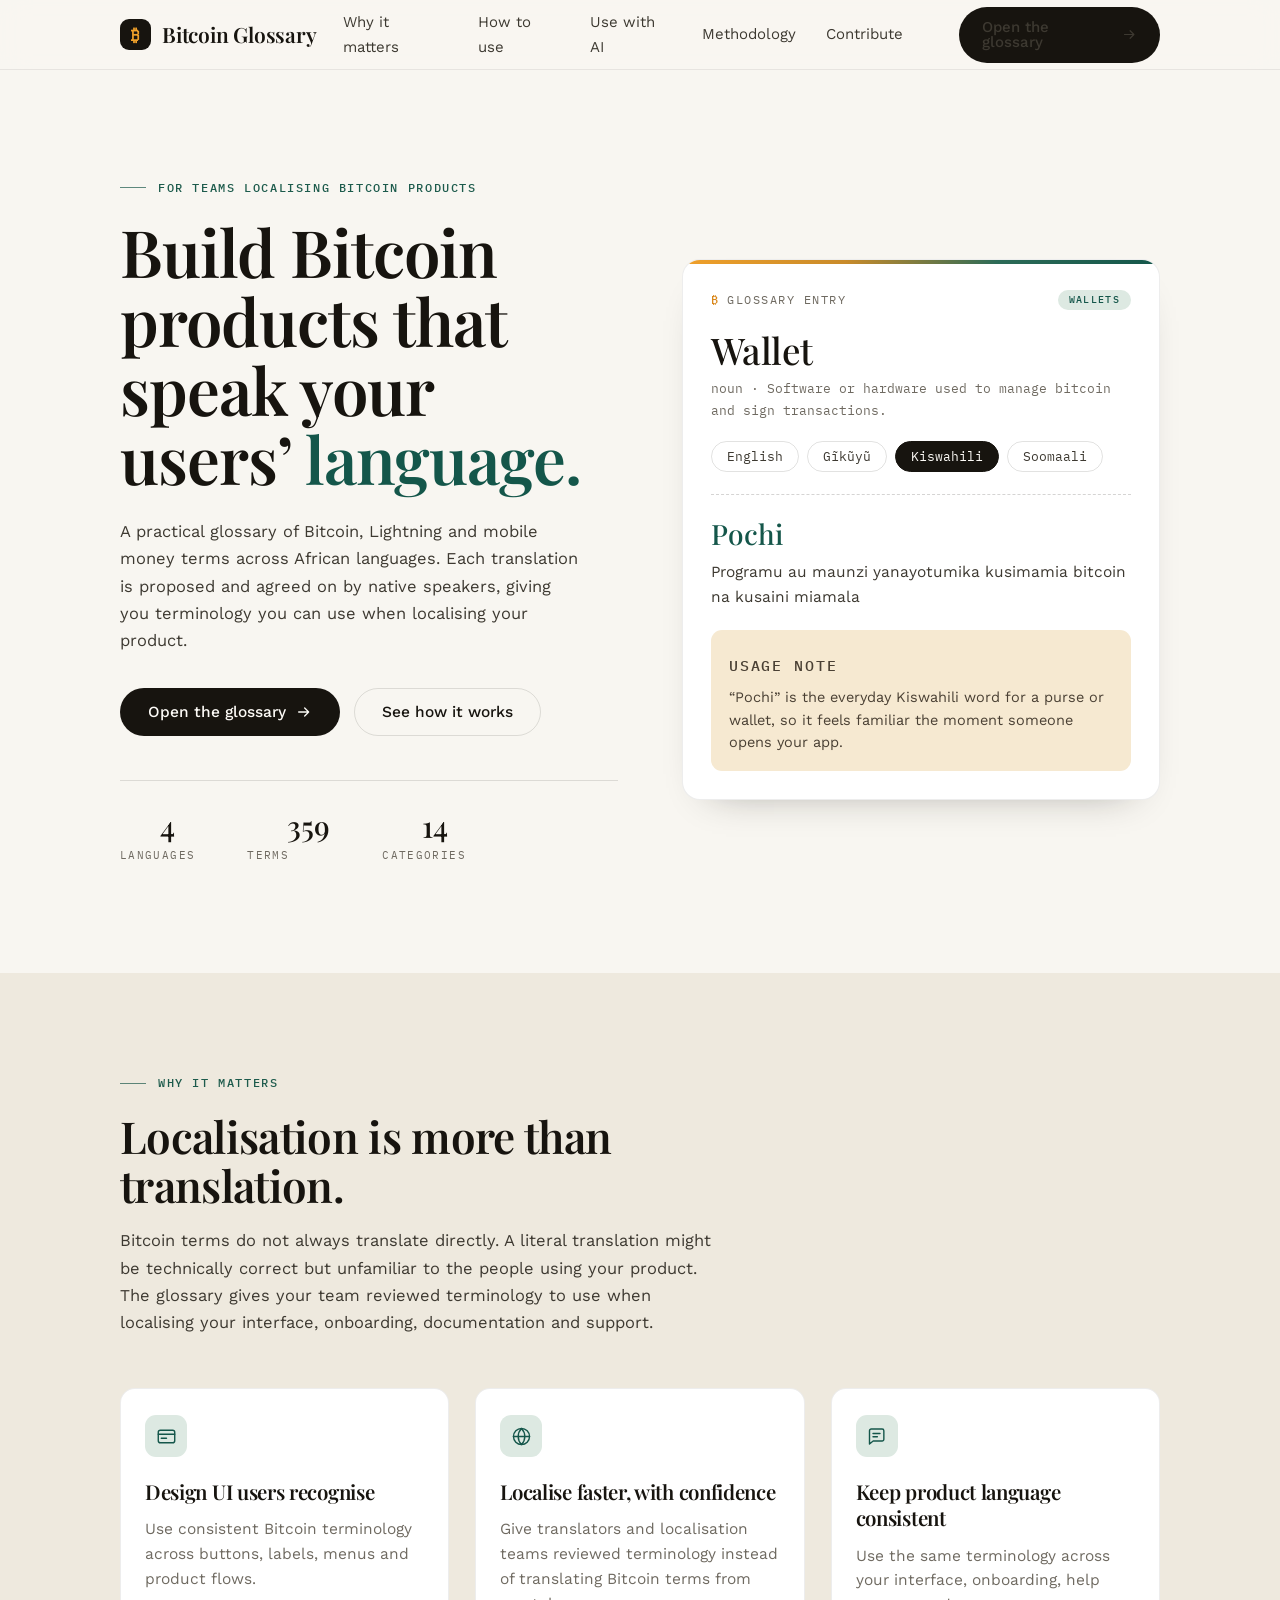
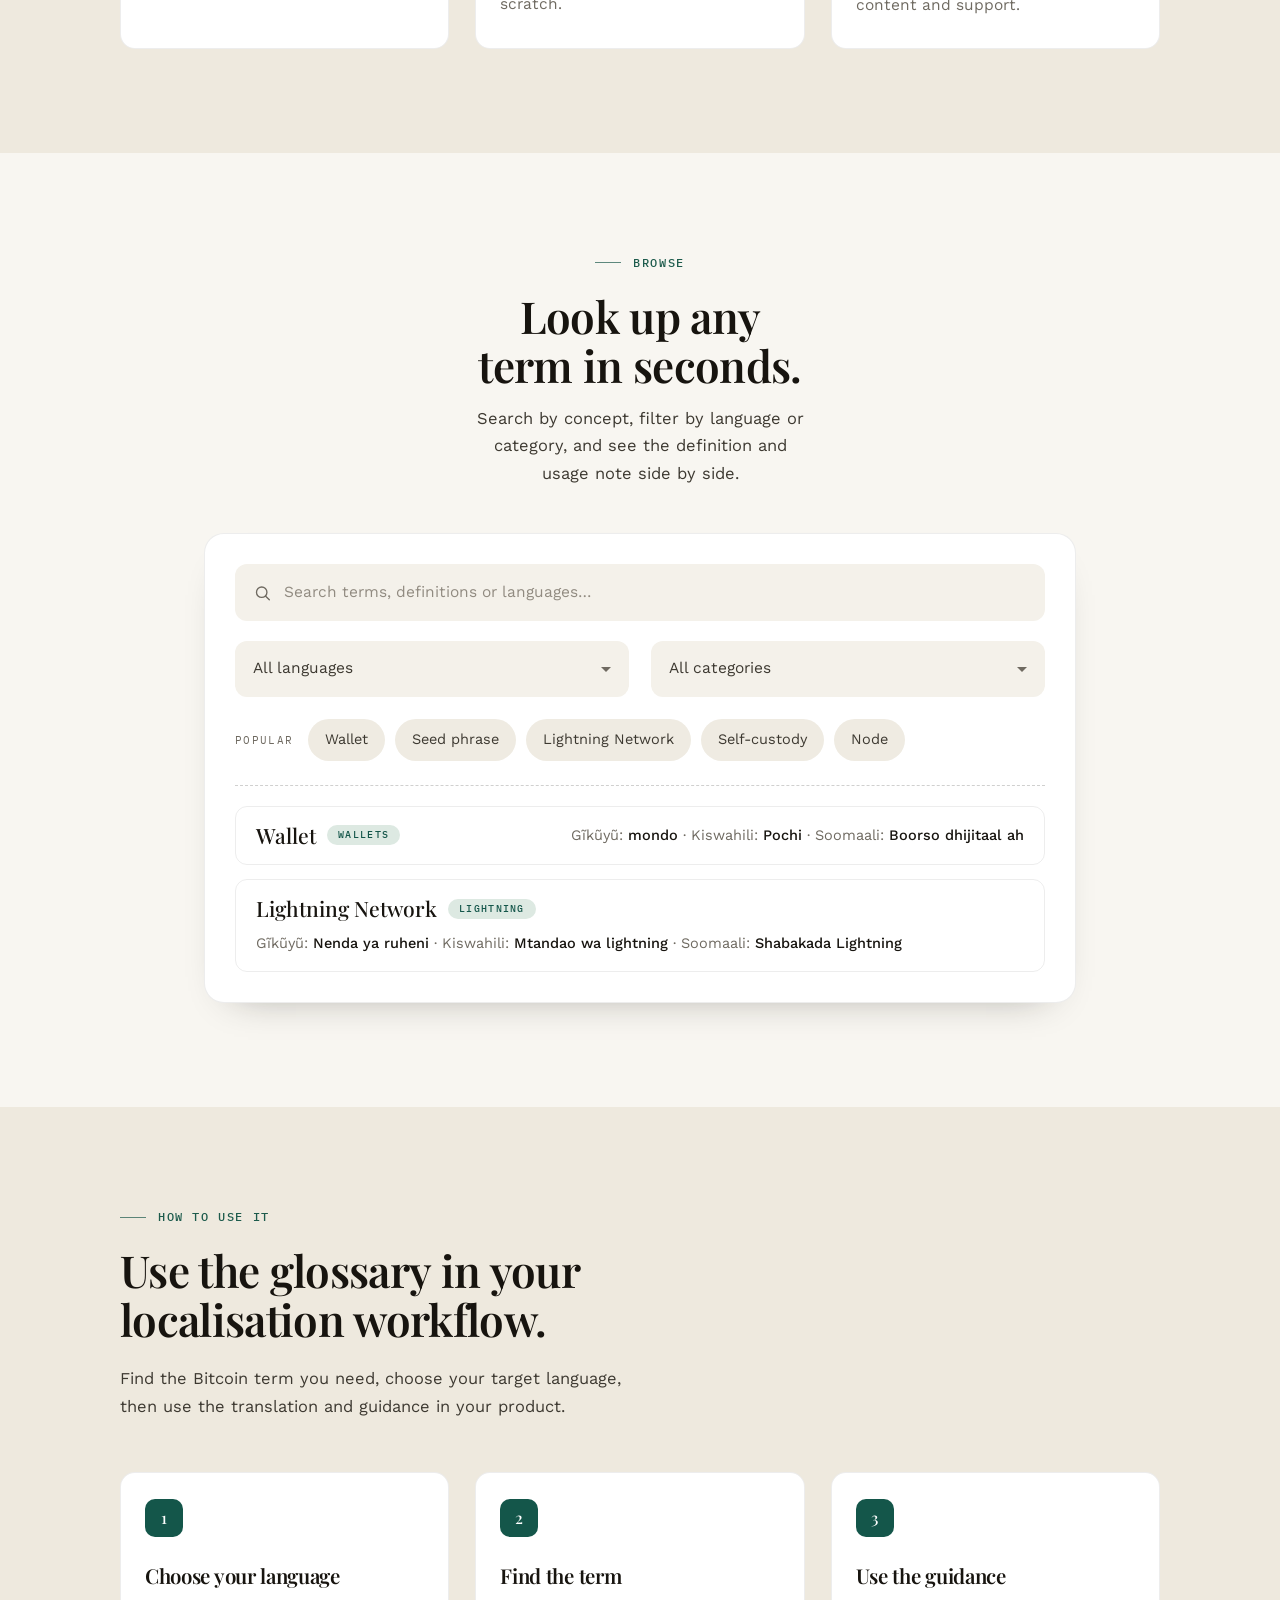
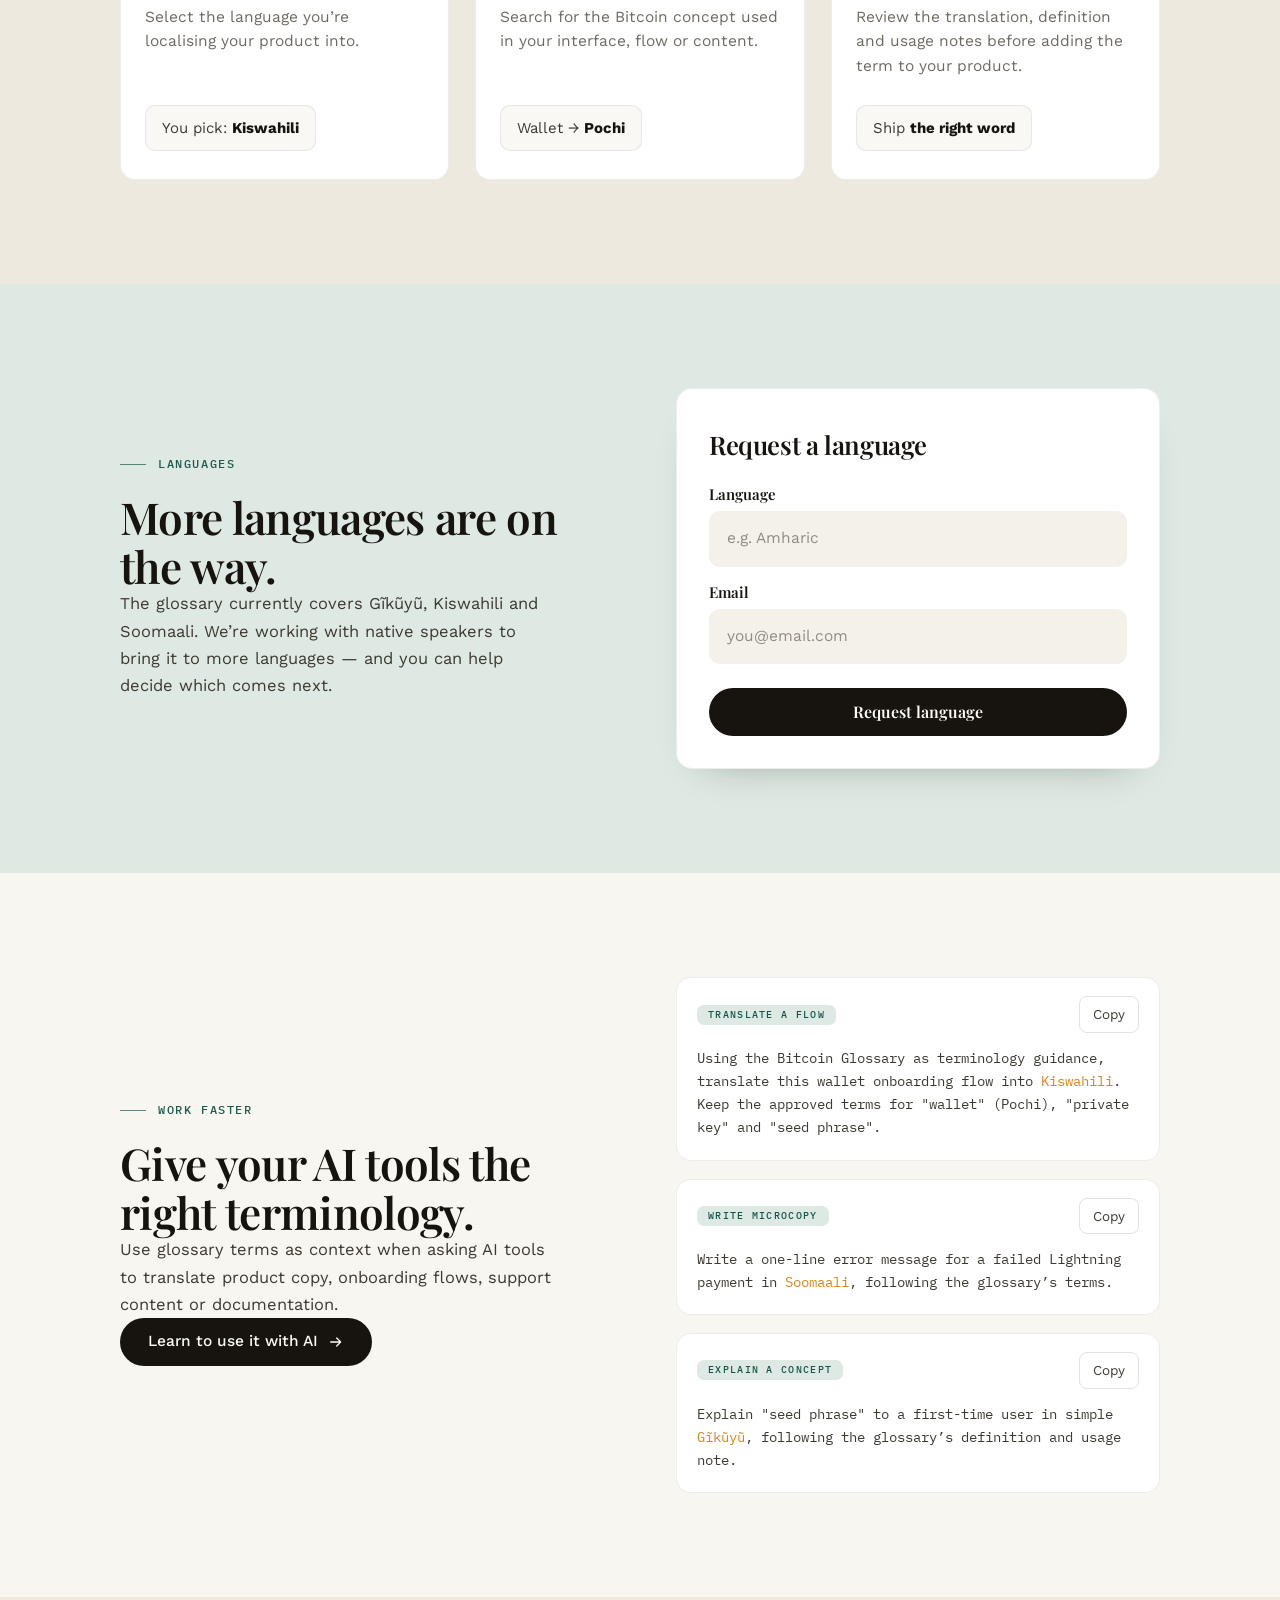
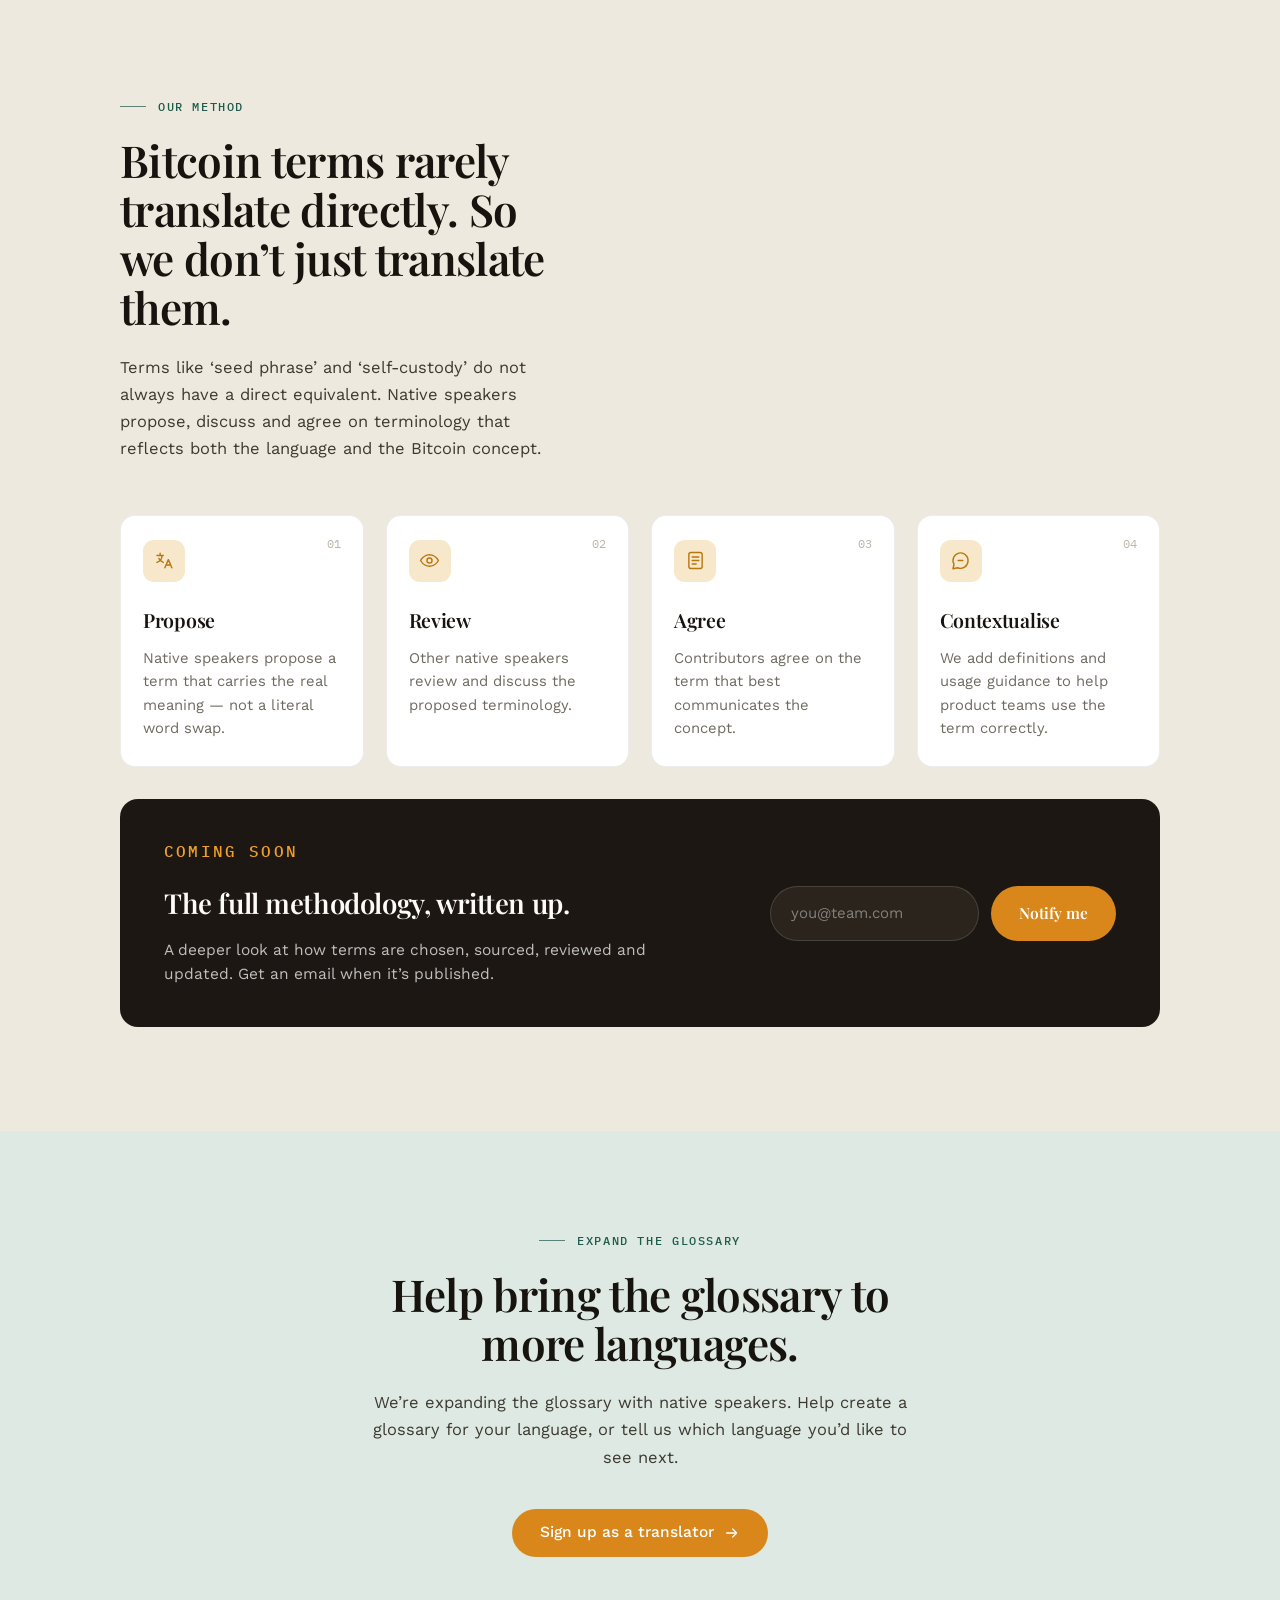
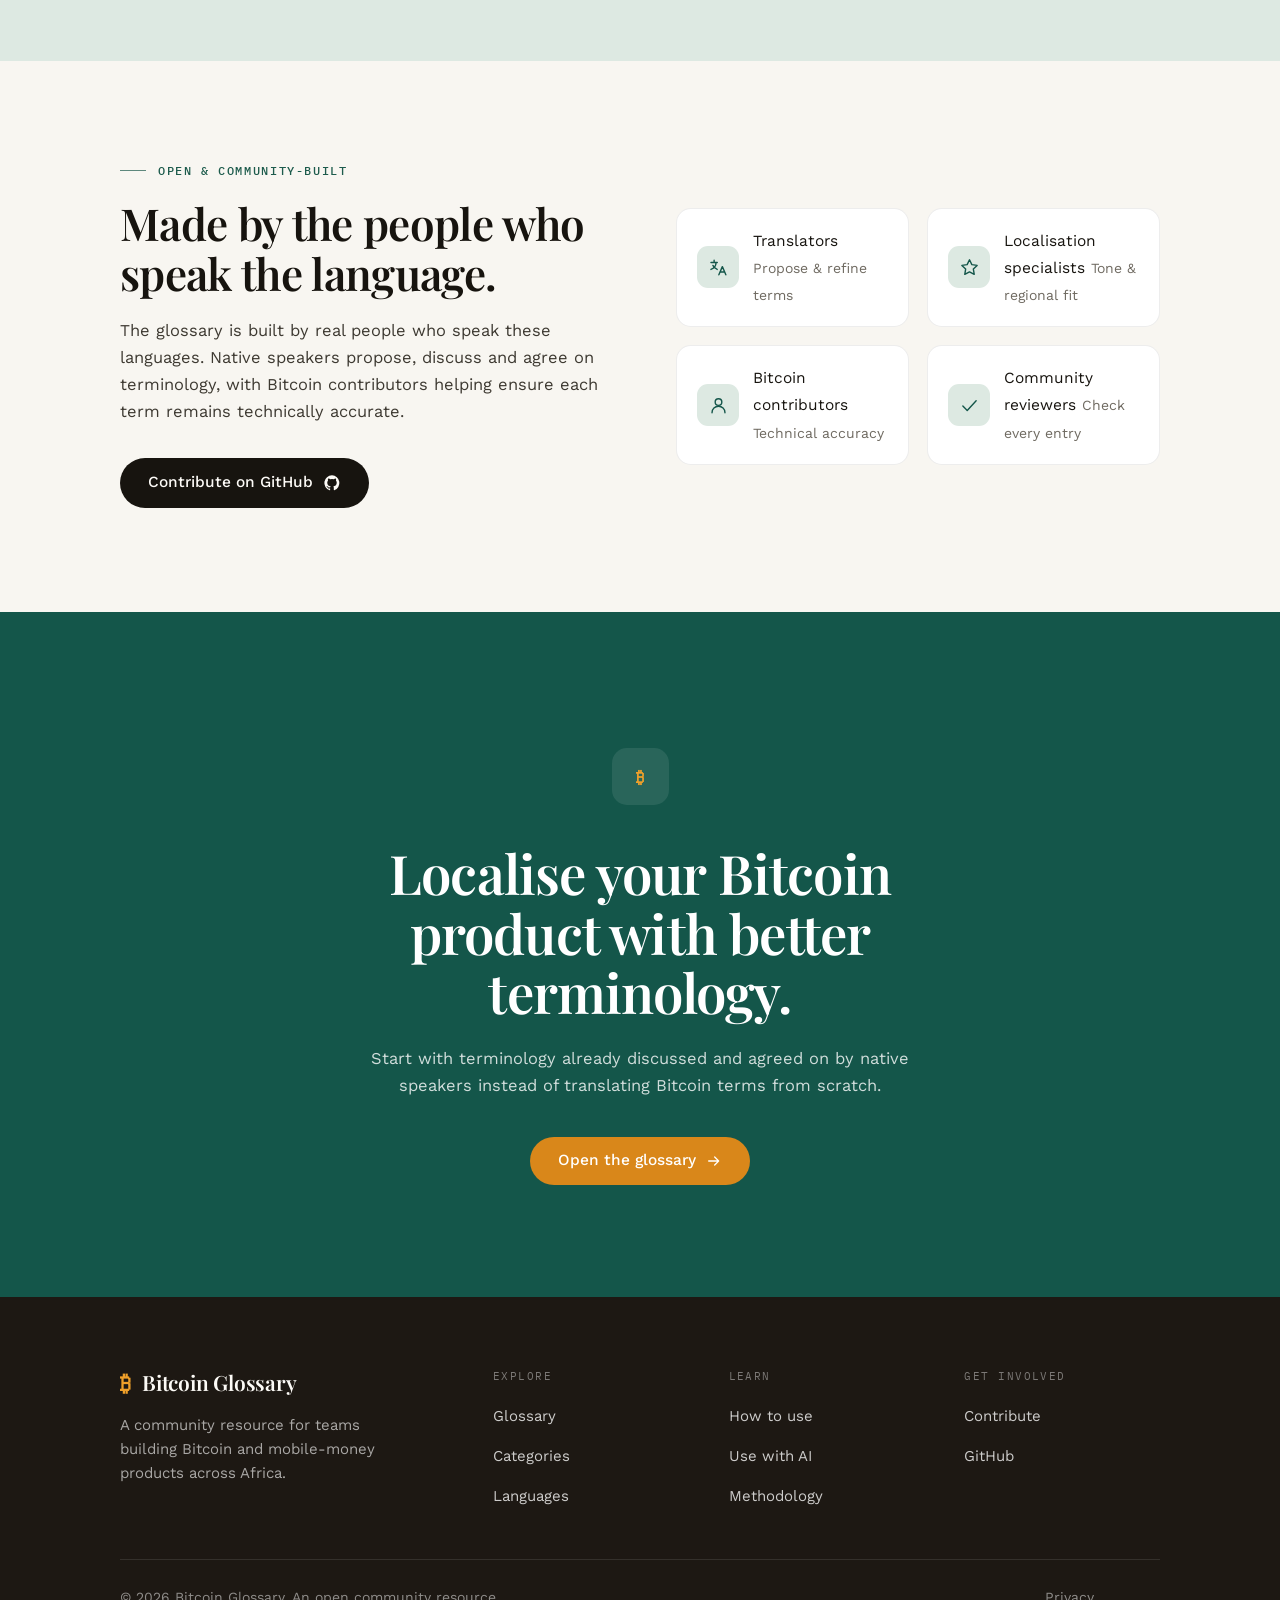
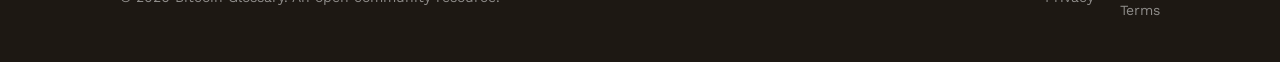
==== index.html @ 3e75e8bd "Point the "Use with AI" button at the glossary-localization skill The button under "Give your AI too" ====
<!doctype html>
<html lang="en">
<head>
<meta charset="utf-8">
<meta name="viewport" content="width=device-width, initial-scale=1">
<title>Bitcoin Glossary — terminology for teams localising Bitcoin products</title>
<meta name="description" content="A practical glossary of Bitcoin, Lightning and mobile money terms across African languages. Each translation is proposed and agreed on by native speakers, giving product teams terminology they can ship.">
<meta name="color-scheme" content="light">
<link rel="icon" href="data:image/svg+xml,<svg xmlns='http://www.w3.org/2000/svg' viewBox='0 0 32 32'><rect width='32' height='32' rx='9' fill='%2317140f'/><text x='16' y='23' font-size='19' font-family='Georgia,serif' font-weight='700' fill='%23f0a02a' text-anchor='middle'>&#8383;</text></svg>">

<meta property="og:type" content="website">
<meta property="og:title" content="Bitcoin Glossary — build products that speak your users' language">
<meta property="og:description" content="359 Bitcoin, Lightning and mobile money terms across African languages, reviewed by native speakers.">
<meta property="og:url" content="https://glossary.exonumia.africa/">

<link rel="preconnect" href="https://fonts.googleapis.com">
<link rel="preconnect" href="https://fonts.gstatic.com" crossorigin>
<link rel="stylesheet" href="https://fonts.googleapis.com/css2?family=IBM+Plex+Mono:wght@400;500&family=Playfair+Display:wght@400;500;600;700&family=Work+Sans:wght@300;400;500;600&display=swap">

<style>
/* ============================================================ tokens */
:root{
  --cream:#f8f6f1;
  --beige:#eee9de;
  --mint:#dde9e2;
  --ink:#17140f;
  --body:#3d3931;
  --muted:#6f6a61;
  --green:#14564a;
  --green-soft:#1d5b4c;
  --amber:#d9871a;
  --amber-lit:#f0a02a;
  --card:#fff;
  --field:#f4f1ea;
  --line:rgba(23,20,15,.12);
  --line-soft:rgba(23,20,15,.075);
  --shadow:0 18px 40px -30px rgba(23,20,15,.45);

  --serif:"Playfair Display","Iowan Old Style","Palatino Linotype",Georgia,serif;
  --sans:"Work Sans",-apple-system,BlinkMacSystemFont,"Segoe UI",Roboto,Helvetica,Arial,sans-serif;
  --mono:"IBM Plex Mono",ui-monospace,SFMono-Regular,Menlo,Consolas,monospace;

  --maxw:1088px;
  --pad:24px;
}

/* ============================================================ base */
*,*::before,*::after{box-sizing:border-box}
html{-webkit-text-size-adjust:100%;scroll-behavior:smooth}
body{
  margin:0;
  background:var(--cream);
  color:var(--body);
  font:400 16.5px/1.65 var(--sans);
  -webkit-font-smoothing:antialiased;
  text-rendering:optimizeLegibility;
}
img,svg{max-width:100%}
a{color:inherit}
button,input,select{font:inherit;color:inherit}
h1,h2,h3{margin:0;color:var(--ink);font-family:var(--serif);font-weight:600;letter-spacing:-.015em}
p{margin:0}
.sr-only{position:absolute;width:1px;height:1px;margin:-1px;padding:0;overflow:hidden;clip:rect(0 0 0 0);white-space:nowrap;border:0}
:focus-visible{outline:2px solid var(--green);outline-offset:3px;border-radius:4px}
@media (prefers-reduced-motion:reduce){
  html{scroll-behavior:auto}
  *{animation-duration:.01ms!important;transition-duration:.01ms!important}
}

.wrap{width:100%;max-width:var(--maxw);margin:0 auto;padding:0 var(--pad)}
.skip{position:absolute;left:-9999px;top:0;background:var(--ink);color:var(--cream);padding:12px 18px;border-radius:0 0 10px 0;z-index:100}
.skip:focus{left:0}

/* ============================================================ shared bits */
.eyebrow{
  display:flex;align-items:center;gap:12px;margin-bottom:22px;
  font:500 11.5px/1 var(--mono);letter-spacing:.14em;text-transform:uppercase;color:var(--green-soft);
}
.eyebrow::before{content:"";width:26px;height:1px;background:currentColor;flex:none;opacity:.7}
.eyebrow.is-centred{justify-content:center}

.lede{max-width:44ch;color:var(--body)}
.lede.is-centred{margin-inline:auto;text-align:center}

.h-hero{font-size:clamp(2.55rem,5.1vw,4.1rem);line-height:1.06}
.h-sec{font-size:clamp(1.95rem,3.5vw,2.75rem);line-height:1.12}
.h-card{font-size:1.35rem;line-height:1.25}
.accent{color:var(--green)}

.btn{
  display:inline-flex;align-items:center;gap:10px;
  padding:15px 27px;border:1px solid transparent;border-radius:999px;
  font:500 15.5px/1 var(--sans);text-decoration:none;cursor:pointer;
  transition:transform .18s ease,background .18s ease,box-shadow .18s ease,border-color .18s ease;
}
.btn:hover{transform:translateY(-1px)}
.btn svg{flex:none}
.btn--dark{background:var(--ink);color:#fdfbf7}
.btn--dark:hover{background:#241f18;box-shadow:0 12px 24px -16px rgba(23,20,15,.9)}
.btn--ghost{background:transparent;border-color:var(--line);color:var(--ink)}
.btn--ghost:hover{background:#fff;border-color:rgba(23,20,15,.22)}
.btn--amber{background:var(--amber);color:#fff}
.btn--amber:hover{background:#c87a12;box-shadow:0 12px 26px -16px rgba(217,135,26,.95)}
.btn--sm{padding:12px 22px;font-size:15px}

.section{padding:104px 0}
.section--cream{background:var(--cream)}
.section--beige{background:var(--beige)}
.section--mint{background:var(--mint)}

.card{background:var(--card);border:1px solid var(--line-soft);border-radius:15px}
.grid-3{display:grid;grid-template-columns:repeat(3,minmax(0,1fr));gap:26px}
.grid-4{display:grid;grid-template-columns:repeat(4,minmax(0,1fr));gap:22px}

.tile{
  display:grid;place-items:center;width:42px;height:42px;border-radius:11px;
  background:var(--mint);color:var(--green);flex:none;
}
.tile--amber{background:#f7e7cb;color:#b9770f}
.tile svg{width:21px;height:21px;fill:none;stroke:currentColor;stroke-width:1.6;stroke-linecap:round;stroke-linejoin:round}

/* ============================================================ header */
.masthead{
  position:sticky;top:0;z-index:60;
  background:rgba(248,246,241,.86);
  backdrop-filter:saturate(180%) blur(14px);
  -webkit-backdrop-filter:saturate(180%) blur(14px);
  border-bottom:1px solid var(--line-soft);
}
.masthead__inner{display:flex;align-items:center;gap:26px;height:69px}
.brand{display:flex;align-items:center;gap:11px;text-decoration:none;flex:none}
.mark{
  display:grid;place-items:center;width:31px;height:31px;border-radius:9px;
  background:var(--ink);color:var(--amber-lit);
  font:700 17px/1 var(--serif);
}
.brand__name{font:600 21px/1 var(--serif);color:var(--ink);letter-spacing:-.01em}
.nav{display:flex;align-items:center;gap:30px;margin-left:auto}
.nav a{font-size:15px;text-decoration:none;color:var(--body);transition:color .16s ease}
.nav a:hover{color:var(--ink)}
.masthead .btn{margin-left:26px}
.burger{display:none;margin-left:auto;background:none;border:1px solid var(--line);border-radius:10px;padding:9px;cursor:pointer}
.burger svg{display:block;width:20px;height:20px;fill:none;stroke:var(--ink);stroke-width:1.7;stroke-linecap:round}

/* ============================================================ hero */
.hero{padding:112px 0 96px}
.hero__grid{display:grid;grid-template-columns:1.02fr .98fr;gap:64px;align-items:center}
.hero .lede{margin-top:26px;max-width:46ch}
.hero__actions{display:flex;flex-wrap:wrap;gap:14px;margin-top:34px}
.stats{display:flex;gap:52px;margin-top:44px;padding-top:30px;border-top:1px solid var(--line)}
.stat__num{font:500 30px/1 var(--serif);color:var(--ink)}
.stat__label{margin-top:9px;font:400 10.5px/1 var(--mono);letter-spacing:.13em;text-transform:uppercase;color:var(--muted)}

/* entry showcase card */
.entry{position:relative;overflow:hidden;border-radius:18px;box-shadow:var(--shadow)}
.entry::before{
  content:"";position:absolute;inset:0 0 auto;height:4px;
  background:linear-gradient(90deg,var(--amber-lit),#c98b2a 34%,#2c6b57 66%,var(--green));
}
.entry__inner{padding:30px 28px 28px}
.entry__top{display:flex;align-items:center;justify-content:space-between;gap:14px;margin-bottom:20px}
.entry__kicker{display:flex;align-items:center;gap:8px;font:400 11.5px/1 var(--mono);letter-spacing:.13em;text-transform:uppercase;color:var(--muted)}
.entry__kicker b{color:var(--amber);font-weight:500}
.pill{
  padding:5px 11px;border-radius:999px;background:var(--mint);color:var(--green);
  font:500 10px/1 var(--mono);letter-spacing:.13em;text-transform:uppercase;
}
.entry__term{font-size:2.3rem;line-height:1.1;font-weight:500}
.entry__gloss{margin-top:8px;font:400 13px/1.62 var(--mono);color:var(--muted)}
.entry__langs{display:flex;flex-wrap:wrap;gap:8px;margin-top:20px}
.lang-btn{
  padding:8px 15px;border:1px solid var(--line);border-radius:999px;background:transparent;
  font:400 13px/1 var(--mono);color:var(--body);cursor:pointer;transition:all .16s ease;
}
.lang-btn:hover{border-color:rgba(23,20,15,.28)}
.lang-btn[aria-pressed=true]{background:var(--ink);border-color:var(--ink);color:#fdfbf7}
.entry__rule{margin:22px 0;border:0;border-top:1px dashed rgba(23,20,15,.18)}
.entry__translation{font:500 1.75rem/1.2 var(--serif);color:var(--green)}
.entry__meaning{margin-top:10px;font-size:15.5px;line-height:1.6;color:var(--body)}
.note{margin-top:20px;padding:16px 18px;border-radius:11px;background:#f6e9d1}
.note__label{font:500 10.5px/1 var(--mono);letter-spacing:.13em;text-transform:uppercase;color:#a56d0e}
.note p{margin-top:9px;font-size:14.5px;line-height:1.58;color:#4a4034}

/* ============================================================ value cards */
.value__head{max-width:60ch;margin-bottom:52px}
.value__head .lede{margin-top:18px;max-width:64ch}
.feature{padding:26px 24px 30px}
.feature h3{margin:22px 0 12px;font-size:1.28rem;line-height:1.28}
.feature p{font-size:15.5px;line-height:1.6;color:var(--muted)}

/* ============================================================ browse */
.browse__head{max-width:34ch;margin:0 auto 46px;text-align:center}
.browse__head .lede{margin-top:16px;max-width:52ch}
.finder{max-width:872px;margin:0 auto;padding:30px;border-radius:20px;box-shadow:var(--shadow)}
.finder__search{position:relative}
.finder__search svg{position:absolute;left:18px;top:50%;transform:translateY(-50%);width:19px;height:19px;fill:none;stroke:var(--muted);stroke-width:1.7;stroke-linecap:round}
.finder__search input{
  width:100%;padding:15px 18px 15px 48px;border:1px solid transparent;border-radius:12px;
  background:var(--field);font-size:15.5px;
}
.finder__search input::placeholder{color:#918b81}
.finder__search input:focus{outline:none;border-color:var(--green);background:#fff}
.finder__filters{display:grid;grid-template-columns:repeat(2,minmax(0,1fr));gap:22px;margin-top:20px}
.select{position:relative}
.select select{
  width:100%;padding:14px 40px 14px 17px;border:1px solid transparent;border-radius:12px;
  background:var(--field);font-size:15.5px;appearance:none;cursor:pointer;
}
.select select:focus{outline:none;border-color:var(--green);background:#fff}
.select::after{content:"";position:absolute;right:18px;top:50%;width:0;height:0;margin-top:-2px;border:5px solid transparent;border-top-color:var(--muted);pointer-events:none}
.popular{display:flex;flex-wrap:wrap;align-items:center;gap:10px;margin-top:22px}
.popular__label{font:400 10.5px/1 var(--mono);letter-spacing:.13em;text-transform:uppercase;color:var(--muted);margin-right:4px}
.chip{padding:8px 16px;border:1px solid transparent;border-radius:999px;background:#efebe2;font-size:14.5px;color:var(--body);cursor:pointer;transition:all .16s ease}
.chip:hover{background:var(--mint);color:var(--green)}
.finder__rule{margin:24px 0 20px;border:0;border-top:1px dashed rgba(23,20,15,.2)}
.results{display:flex;flex-direction:column;gap:14px}
.result{
  display:flex;flex-wrap:wrap;align-items:center;justify-content:space-between;gap:10px 20px;
  padding:16px 20px;border:1px solid var(--line-soft);border-radius:12px;
  text-decoration:none;color:inherit;transition:background .16s ease,border-color .16s ease;
}
.result:hover,.result:focus-visible{background:var(--beige);border-color:transparent}
.result__head{display:flex;align-items:center;gap:11px;min-width:0}
.result__term{font:500 1.32rem/1.2 var(--serif);color:var(--ink)}
.result__langs{font-size:14.5px;color:var(--muted)}
.result__langs b{font-weight:500;color:var(--ink)}
.result__langs span+span::before{content:" · ";color:var(--muted)}
.finder__msg{padding:22px 4px;font-size:15px;color:var(--muted)}
.finder__msg a{color:var(--green)}

/* ============================================================ steps */
.steps__head{max-width:52ch;margin-bottom:52px}
.steps__head .lede{margin-top:22px;max-width:58ch}
.step{display:flex;flex-direction:column;padding:26px 24px 28px}
.step__num{display:grid;place-items:center;width:38px;height:38px;border-radius:10px;background:var(--green);color:#fff;font:500 16px/1 var(--serif)}
.step h3{margin:22px 0 12px;font-size:1.28rem}
.step p{font-size:15.5px;line-height:1.6;color:var(--muted)}
.step__tag{
  align-self:flex-start;margin-top:auto;padding-top:26px;
}
.tag{
  display:inline-block;padding:10px 16px;border:1px solid var(--line-soft);border-radius:10px;
  background:#faf8f4;font-size:15px;color:var(--body);
}
.tag b{color:var(--ink)}

/* ============================================================ request */
.split{display:grid;grid-template-columns:1fr 1fr;gap:72px;align-items:center}
.form-card{padding:34px 32px 32px;border-radius:16px;box-shadow:var(--shadow)}
.form-card h3{font-size:1.6rem;margin-bottom:22px}
.field+.field{margin-top:18px}
.field label{display:block;margin-bottom:9px;font:600 15px/1 var(--serif);color:var(--ink)}
.field input{
  width:100%;padding:14px 17px;border:1px solid transparent;border-radius:11px;
  background:var(--field);font-size:15.5px;
}
.field input::placeholder{color:#918b81}
.field input:focus{outline:none;border-color:var(--green);background:#fff}
.form-card .btn{width:100%;justify-content:center;margin-top:24px;font-family:var(--serif);font-weight:600;font-size:16px}
.form-note{margin-top:16px;font-size:14.5px;line-height:1.55;color:var(--muted)}
.form-note a{color:var(--green)}
.form-note[hidden]{display:none}

/* ============================================================ AI prompts */
.prompts{display:flex;flex-direction:column;gap:18px}
.prompt{padding:18px 20px 20px}
.prompt__top{display:flex;align-items:center;justify-content:space-between;gap:14px;margin-bottom:14px}
.prompt__label{padding:5px 11px;border-radius:7px;background:var(--mint);color:var(--green);font:500 10px/1 var(--mono);letter-spacing:.13em;text-transform:uppercase}
.copy{padding:6px 13px;border:1px solid var(--line);border-radius:8px;background:transparent;font-size:13.5px;color:var(--body);cursor:pointer;transition:all .16s ease}
.copy:hover{background:var(--beige)}
.copy[data-done=true]{border-color:var(--green);color:var(--green)}
.prompt p{font:400 13.5px/1.72 var(--mono);color:var(--body)}
.prompt .hl{color:var(--amber);font-style:normal}

/* ============================================================ method */
.method__head{max-width:44ch;margin-bottom:52px}
.method__head .lede{margin-top:22px;max-width:58ch}
.method-card{position:relative;padding:24px 22px 26px}
.method-card__num{position:absolute;top:22px;right:22px;font:400 11.5px/1 var(--mono);color:#bcb5a8}
.method-card h3{margin:22px 0 11px;font-size:1.22rem}
.method-card p{font-size:14.8px;line-height:1.58;color:var(--muted)}
.band{
  display:grid;grid-template-columns:1.25fr .75fr;gap:44px;align-items:center;
  margin-top:32px;padding:40px 44px;border-radius:18px;background:#1c1712;color:rgba(255,255,255,.72);
}
.band__kicker{font:500 11px/1 var(--mono);letter-spacing:.14em;text-transform:uppercase;color:var(--amber-lit)}
.band h3{margin:16px 0 12px;font-size:1.72rem;color:#fdfbf7}
.band p{font-size:15.5px;line-height:1.6;max-width:52ch}
.band form{display:flex;gap:12px}
.band input{
  flex:1;min-width:0;padding:14px 20px;border:1px solid rgba(255,255,255,.14);border-radius:999px;
  background:#2a241d;color:#fdfbf7;font-size:15px;
}
.band input::placeholder{color:rgba(255,255,255,.42)}
.band input:focus{outline:none;border-color:var(--amber)}
.band .btn{font-family:var(--serif);font-weight:600}
.band .form-note{color:rgba(255,255,255,.6);grid-column:1/-1;margin-top:0}
.band .form-note a{color:var(--amber-lit)}

/* ============================================================ expand */
.expand{text-align:center}
.expand h2{max-width:18ch;margin:0 auto}
.expand .lede{margin:22px auto 38px;max-width:56ch}

/* ============================================================ community */
.roles{display:grid;grid-template-columns:repeat(2,minmax(0,1fr));gap:18px}
.role{display:flex;align-items:center;gap:14px;padding:18px 20px}
.role__name{font-size:15.5px;color:var(--ink);line-height:1.32}
.role__sub{margin-top:4px;font-size:14px;color:var(--muted)}
.community .lede{margin-top:20px;max-width:52ch}
.community .btn{margin-top:32px}
.community .btn svg{width:18px;height:18px;fill:currentColor}

/* ============================================================ final CTA */
.finale{background:var(--green);color:rgba(255,255,255,.8);padding:112px 0;text-align:center}
.finale__mark{display:grid;place-items:center;width:57px;height:57px;margin:0 auto 34px;border-radius:15px;background:rgba(255,255,255,.09);color:var(--amber-lit);font:700 29px/1 var(--serif)}
.finale h2{max-width:16ch;margin:0 auto;color:#fff;font-size:clamp(2.2rem,4.4vw,3.4rem);line-height:1.1}
.finale p{max-width:54ch;margin:24px auto 38px;font-size:16.5px;line-height:1.6}

/* ============================================================ footer */
.colophon{background:#1d1813;color:rgba(255,255,255,.62);padding:74px 0 40px}
.colophon__grid{display:grid;grid-template-columns:1.7fr repeat(3,1fr);gap:40px}
.colophon .brand__name{color:#fdfbf7}
.colophon .mark{background:transparent;color:var(--amber-lit);width:auto;height:auto;font-size:22px}
.colophon__about{margin-top:20px;font-size:15px;line-height:1.6;max-width:30ch}
.colophon h2{font:400 10.5px/1 var(--mono);letter-spacing:.14em;text-transform:uppercase;color:rgba(255,255,255,.42)}
.colophon ul{margin:20px 0 0;padding:0;list-style:none}
.colophon li+li{margin-top:13px}
.colophon a{font-size:15px;text-decoration:none;color:rgba(255,255,255,.78);transition:color .16s ease}
.colophon a:hover{color:#fff}
.colophon__base{
  display:flex;flex-wrap:wrap;justify-content:space-between;gap:16px;
  margin-top:50px;padding-top:26px;border-top:1px solid rgba(255,255,255,.1);
  font-size:14px;color:rgba(255,255,255,.5);
}
.colophon__base ul{display:flex;gap:26px;margin:0}
.colophon__base a{font-size:14px;color:rgba(255,255,255,.5)}

/* ============================================================ responsive */
@media (max-width:1000px){
  .hero__grid,.split{grid-template-columns:1fr;gap:48px}
  .grid-4{grid-template-columns:repeat(2,minmax(0,1fr))}
  .band{grid-template-columns:1fr;gap:28px;padding:34px 30px}
  .colophon__grid{grid-template-columns:1fr 1fr;gap:36px}
}
@media (max-width:820px){
  .nav,.masthead .btn{display:none}
  .masthead.is-open .nav{
    display:flex;position:absolute;left:0;right:0;top:69px;flex-direction:column;align-items:flex-start;
    gap:0;padding:8px var(--pad) 20px;background:var(--cream);border-bottom:1px solid var(--line-soft);
  }
  .masthead.is-open .nav a{width:100%;padding:13px 0;border-bottom:1px solid var(--line-soft)}
  .masthead.is-open .btn{display:inline-flex;margin:18px 0 0}
  .burger{display:block}
  .section{padding:72px 0}
  .hero{padding:64px 0 56px}
  .grid-3{grid-template-columns:1fr;gap:18px}
  .stats{gap:34px}
  .finder{padding:22px}
  .finder__filters{grid-template-columns:1fr;gap:14px}
  .roles{grid-template-columns:1fr}
  .value__head,.steps__head,.method__head{margin-bottom:36px}
  .finale{padding:80px 0}
}
@media (max-width:560px){
  .grid-4{grid-template-columns:1fr}
  .colophon__grid{grid-template-columns:1fr}
  .band form{flex-direction:column}
  .band .btn{justify-content:center}
  .entry__inner{padding:26px 22px 24px}
  .stats{flex-wrap:wrap;gap:26px 34px}
}
</style>
</head>
<body>

<a class="skip" href="#browse">Skip to the glossary search</a>

<header class="masthead" id="masthead">
  <div class="wrap masthead__inner">
    <a class="brand" href="./">
      <span class="mark" aria-hidden="true">₿</span>
      <span class="brand__name">Bitcoin Glossary</span>
    </a>

    <nav class="nav" id="nav" aria-label="Sections">
      <a href="#why">Why it matters</a>
      <a href="#how">How to use</a>
      <a href="#ai">Use with AI</a>
      <a href="#methodology">Methodology</a>
      <a href="#contribute">Contribute</a>
      <a class="btn btn--dark btn--sm" href="peruse.html">Open the glossary
        <svg width="15" height="15" viewBox="0 0 24 24" fill="none" stroke="currentColor" stroke-width="1.9" stroke-linecap="round" stroke-linejoin="round" aria-hidden="true"><path d="M4 12h15M13 6l6 6-6 6"/></svg>
      </a>
    </nav>

    <button class="burger" id="burger" type="button" aria-expanded="false" aria-controls="nav">
      <span class="sr-only">Menu</span>
      <svg viewBox="0 0 24 24" aria-hidden="true"><path d="M4 7h16M4 12h16M4 17h16"/></svg>
    </button>
  </div>
</header>

<main>

<!-- ===================================================== hero -->
<section class="hero">
  <div class="wrap hero__grid">
    <div>
      <p class="eyebrow">For teams localising Bitcoin products</p>
      <h1 class="h-hero">Build Bitcoin products that speak your users&rsquo; <span class="accent">language.</span></h1>
      <p class="lede">A practical glossary of Bitcoin, Lightning and mobile money terms across African languages. Each translation is proposed and agreed on by native speakers, giving you terminology you can use when localising your product.</p>

      <div class="hero__actions">
        <a class="btn btn--dark" href="peruse.html">Open the glossary
          <svg width="16" height="16" viewBox="0 0 24 24" fill="none" stroke="currentColor" stroke-width="1.9" stroke-linecap="round" stroke-linejoin="round" aria-hidden="true"><path d="M4 12h15M13 6l6 6-6 6"/></svg>
        </a>
        <a class="btn btn--ghost" href="#how">See how it works</a>
      </div>

      <dl class="stats">
        <div class="stat">
          <dd class="stat__num" id="stat-langs">4</dd>
          <dt class="stat__label">Languages</dt>
        </div>
        <div class="stat">
          <dd class="stat__num" id="stat-terms">359</dd>
          <dt class="stat__label">Terms</dt>
        </div>
        <div class="stat">
          <dd class="stat__num" id="stat-cats">14</dd>
          <dt class="stat__label">Categories</dt>
        </div>
      </dl>
    </div>

    <!-- showcase entry — real data from i18n/*.json -->
    <article class="card entry" id="entry">
      <div class="entry__inner">
        <div class="entry__top">
          <p class="entry__kicker"><b aria-hidden="true">₿</b> Glossary entry</p>
          <span class="pill">Wallets</span>
        </div>

        <h2 class="entry__term">Wallet</h2>
        <p class="entry__gloss">noun · Software or hardware used to manage bitcoin and sign transactions.</p>

        <div class="entry__langs" role="group" aria-label="Show this entry in another language">
          <button class="lang-btn" type="button" data-lang="en" aria-pressed="false">English</button>
          <button class="lang-btn" type="button" data-lang="ki" aria-pressed="false">Gĩkũyũ</button>
          <button class="lang-btn" type="button" data-lang="sw" aria-pressed="true">Kiswahili</button>
          <button class="lang-btn" type="button" data-lang="so" aria-pressed="false">Soomaali</button>
        </div>

        <hr class="entry__rule">

        <p class="entry__translation" id="entry-term">Pochi</p>
        <p class="entry__meaning" id="entry-meaning">Programu au maunzi yanayotumika kusimamia bitcoin na kusaini miamala</p>

        <div class="note">
          <p class="note__label">Usage note</p>
          <p id="entry-note">&ldquo;Pochi&rdquo; is the everyday Kiswahili word for a purse or wallet, so it feels familiar the moment someone opens your app.</p>
        </div>
      </div>
    </article>
  </div>
</section>

<!-- ===================================================== why it matters -->
<section class="section section--beige" id="why">
  <div class="wrap">
    <div class="value__head">
      <p class="eyebrow">Why it matters</p>
      <h2 class="h-sec">Localisation is more than translation.</h2>
      <p class="lede">Bitcoin terms do not always translate directly. A literal translation might be technically correct but unfamiliar to the people using your product. The glossary gives your team reviewed terminology to use when localising your interface, onboarding, documentation and support.</p>
    </div>

    <div class="grid-3">
      <article class="card feature">
        <span class="tile" aria-hidden="true">
          <svg viewBox="0 0 24 24"><rect x="2.6" y="4.8" width="18.8" height="14.4" rx="2.4"/><path d="M2.6 9.4h18.8M6 14h6"/></svg>
        </span>
        <h3>Design UI users recognise</h3>
        <p>Use consistent Bitcoin terminology across buttons, labels, menus and product flows.</p>
      </article>

      <article class="card feature">
        <span class="tile" aria-hidden="true">
          <svg viewBox="0 0 24 24"><circle cx="12" cy="12" r="9.2"/><path d="M2.8 12h18.4M12 2.8c2.5 2.6 3.8 5.8 3.8 9.2s-1.3 6.6-3.8 9.2c-2.5-2.6-3.8-5.8-3.8-9.2S9.5 5.4 12 2.8Z"/></svg>
        </span>
        <h3>Localise faster, with confidence</h3>
        <p>Give translators and localisation teams reviewed terminology instead of translating Bitcoin terms from scratch.</p>
      </article>

      <article class="card feature">
        <span class="tile" aria-hidden="true">
          <svg viewBox="0 0 24 24"><path d="M20.4 15.2a2 2 0 0 1-2 2H8.2L4 20.6V5.4a2 2 0 0 1 2-2h12.4a2 2 0 0 1 2 2Z"/><path d="M8 8.6h8M8 12.2h5"/></svg>
        </span>
        <h3>Keep product language consistent</h3>
        <p>Use the same terminology across your interface, onboarding, help content and support.</p>
      </article>
    </div>
  </div>
</section>

<!-- ===================================================== browse -->
<section class="section section--cream" id="browse">
  <div class="wrap">
    <div class="browse__head">
      <p class="eyebrow is-centred">Browse</p>
      <h2 class="h-sec">Look up any term in seconds.</h2>
      <p class="lede is-centred">Search by concept, filter by language or category, and see the definition and usage note side by side.</p>
    </div>

    <div class="card finder">
      <div class="finder__search">
        <svg viewBox="0 0 24 24" aria-hidden="true"><circle cx="11" cy="11" r="6.6"/><path d="m16 16 4.6 4.6"/></svg>
        <input id="finder-q" type="search" autocomplete="off" spellcheck="false"
               placeholder="Search terms, definitions or languages…" aria-label="Search the glossary">
      </div>

      <div class="finder__filters">
        <label class="select">
          <span class="sr-only">Language</span>
          <select id="finder-lang" aria-label="Filter by language">
            <option value="">All languages</option>
            <option value="ki">Gĩkũyũ</option>
            <option value="sw">Kiswahili</option>
            <option value="so">Soomaali</option>
          </select>
        </label>
        <label class="select">
          <span class="sr-only">Category</span>
          <select id="finder-cat" aria-label="Filter by category">
            <option value="">All categories</option>
          </select>
        </label>
      </div>

      <div class="popular">
        <span class="popular__label">Popular</span>
        <button class="chip" type="button">Wallet</button>
        <button class="chip" type="button">Seed phrase</button>
        <button class="chip" type="button">Lightning Network</button>
        <button class="chip" type="button">Self-custody</button>
        <button class="chip" type="button">Node</button>
      </div>

      <hr class="finder__rule">

      <div class="results" id="results">
        <a class="result" href="peruse.html#wallets/wallet">
          <span class="result__head">
            <span class="result__term">Wallet</span>
            <span class="pill">Wallets</span>
          </span>
          <span class="result__langs">
            <span>Gĩkũyũ: <b>mondo</b></span>
            <span>Kiswahili: <b>Pochi</b></span>
            <span>Soomaali: <b>Boorso dhijitaal ah</b></span>
          </span>
        </a>
        <a class="result" href="peruse.html#lightning-network/lightning-network">
          <span class="result__head">
            <span class="result__term">Lightning Network</span>
            <span class="pill">Lightning</span>
          </span>
          <span class="result__langs">
            <span>Gĩkũyũ: <b>Nenda ya ruheni</b></span>
            <span>Kiswahili: <b>Mtandao wa lightning</b></span>
            <span>Soomaali: <b>Shabakada Lightning</b></span>
          </span>
        </a>
      </div>

      <p class="finder__msg" id="finder-msg" hidden></p>
    </div>
  </div>
</section>

<!-- ===================================================== how to use -->
<section class="section section--beige" id="how">
  <div class="wrap">
    <div class="steps__head">
      <p class="eyebrow">How to use it</p>
      <h2 class="h-sec">Use the glossary in your localisation workflow.</h2>
      <p class="lede">Find the Bitcoin term you need, choose your target language, then use the translation and guidance in your product.</p>
    </div>

    <div class="grid-3">
      <article class="card step">
        <span class="step__num" aria-hidden="true">1</span>
        <h3>Choose your language</h3>
        <p>Select the language you&rsquo;re localising your product into.</p>
        <p class="step__tag"><span class="tag">You pick: <b>Kiswahili</b></span></p>
      </article>

      <article class="card step">
        <span class="step__num" aria-hidden="true">2</span>
        <h3>Find the term</h3>
        <p>Search for the Bitcoin concept used in your interface, flow or content.</p>
        <p class="step__tag"><span class="tag">Wallet → <b>Pochi</b></span></p>
      </article>

      <article class="card step">
        <span class="step__num" aria-hidden="true">3</span>
        <h3>Use the guidance</h3>
        <p>Review the translation, definition and usage notes before adding the term to your product.</p>
        <p class="step__tag"><span class="tag">Ship <b>the right word</b></span></p>
      </article>
    </div>
  </div>
</section>

<!-- ===================================================== request a language -->
<section class="section section--mint" id="languages">
  <div class="wrap split">
    <div>
      <p class="eyebrow">Languages</p>
      <h2 class="h-sec">More languages are on the way.</h2>
      <p class="lede">The glossary currently covers Gĩkũyũ, Kiswahili and Soomaali. We&rsquo;re working with native speakers to bring it to more languages — and you can help decide which comes next.</p>
    </div>

    <!-- No submission endpoint is wired up yet: the handler in the script below
         points people at a GitHub issue instead of silently dropping the form. -->
    <form class="card form-card" id="request-form" novalidate>
      <h3>Request a language</h3>
      <div class="field">
        <label for="request-language">Language</label>
        <input id="request-language" name="language" type="text" placeholder="e.g. Amharic" required>
      </div>
      <div class="field">
        <label for="request-email">Email</label>
        <input id="request-email" name="email" type="email" placeholder="you@email.com" autocomplete="email">
      </div>
      <button class="btn btn--dark" type="submit">Request language</button>
      <p class="form-note" id="request-note" role="status" hidden></p>
    </form>
  </div>
</section>

<!-- ===================================================== use with AI -->
<section class="section section--cream" id="ai">
  <div class="wrap split">
    <div>
      <p class="eyebrow">Work faster</p>
      <h2 class="h-sec">Give your AI tools the right terminology.</h2>
      <p class="lede">Use glossary terms as context when asking AI tools to translate product copy, onboarding flows, support content or documentation.</p>
      <a class="btn btn--dark" href="https://github.com/exonumia-cc/glossary.exonumia.africa/blob/main/.claude/skills/glossary-localization/SKILL.md" target="_blank" rel="noopener">Learn to use it with AI
        <svg width="16" height="16" viewBox="0 0 24 24" fill="none" stroke="currentColor" stroke-width="1.9" stroke-linecap="round" stroke-linejoin="round" aria-hidden="true"><path d="M4 12h15M13 6l6 6-6 6"/></svg>
      </a>
    </div>

    <div class="prompts">
      <article class="card prompt">
        <div class="prompt__top">
          <span class="prompt__label">Translate a flow</span>
          <button class="copy" type="button">Copy</button>
        </div>
        <p>Using the Bitcoin Glossary as terminology guidance, translate this wallet onboarding flow into <em class="hl">Kiswahili</em>. Keep the approved terms for "wallet" (Pochi), "private key" and "seed phrase".</p>
      </article>

      <article class="card prompt">
        <div class="prompt__top">
          <span class="prompt__label">Write microcopy</span>
          <button class="copy" type="button">Copy</button>
        </div>
        <p>Write a one-line error message for a failed Lightning payment in <em class="hl">Soomaali</em>, following the glossary&rsquo;s terms.</p>
      </article>

      <article class="card prompt">
        <div class="prompt__top">
          <span class="prompt__label">Explain a concept</span>
          <button class="copy" type="button">Copy</button>
        </div>
        <p>Explain "seed phrase" to a first-time user in simple <em class="hl">Gĩkũyũ</em>, following the glossary&rsquo;s definition and usage note.</p>
      </article>
    </div>
  </div>
</section>

<!-- ===================================================== methodology -->
<section class="section section--beige" id="methodology">
  <div class="wrap">
    <div class="method__head">
      <p class="eyebrow">Our method</p>
      <h2 class="h-sec">Bitcoin terms rarely translate directly. So we don&rsquo;t just translate them.</h2>
      <p class="lede">Terms like &lsquo;seed phrase&rsquo; and &lsquo;self-custody&rsquo; do not always have a direct equivalent. Native speakers propose, discuss and agree on terminology that reflects both the language and the Bitcoin concept.</p>
    </div>

    <div class="grid-4">
      <article class="card method-card">
        <span class="method-card__num" aria-hidden="true">01</span>
        <span class="tile tile--amber" aria-hidden="true">
          <svg viewBox="0 0 24 24"><path d="M3.4 6.2h7.2M7 3.6v2.6M9.2 6.2c0 3.6-2.4 6.6-5.8 8"/><path d="M5.6 9.6c1 2.2 2.9 3.9 4.9 4.6"/><path d="m12.4 20.4 4-9.4 4 9.4M14 17.2h5"/></svg>
        </span>
        <h3>Propose</h3>
        <p>Native speakers propose a term that carries the real meaning — not a literal word swap.</p>
      </article>

      <article class="card method-card">
        <span class="method-card__num" aria-hidden="true">02</span>
        <span class="tile tile--amber" aria-hidden="true">
          <svg viewBox="0 0 24 24"><path d="M1.8 12S5.6 5.4 12 5.4 22.2 12 22.2 12 18.4 18.6 12 18.6 1.8 12 1.8 12Z"/><circle cx="12" cy="12" r="2.9"/></svg>
        </span>
        <h3>Review</h3>
        <p>Other native speakers review and discuss the proposed terminology.</p>
      </article>

      <article class="card method-card">
        <span class="method-card__num" aria-hidden="true">03</span>
        <span class="tile tile--amber" aria-hidden="true">
          <svg viewBox="0 0 24 24"><rect x="4.4" y="2.8" width="15.2" height="18.4" rx="2.4"/><path d="M8.2 8h7.6M8.2 12h7.6M8.2 16h4.6"/></svg>
        </span>
        <h3>Agree</h3>
        <p>Contributors agree on the term that best communicates the concept.</p>
      </article>

      <article class="card method-card">
        <span class="method-card__num" aria-hidden="true">04</span>
        <span class="tile tile--amber" aria-hidden="true">
          <svg viewBox="0 0 24 24"><path d="M20.6 12.6a8.6 8.6 0 0 1-11.9 7.7L3.4 21.4l1.2-5.1A8.6 8.6 0 1 1 20.6 12.6Z"/><path d="M9.4 12h5.2"/></svg>
        </span>
        <h3>Contextualise</h3>
        <p>We add definitions and usage guidance to help product teams use the term correctly.</p>
      </article>
    </div>

    <!-- Same as the language request: no endpoint yet, handled in script. -->
    <div class="band">
      <div>
        <p class="band__kicker">Coming soon</p>
        <h3>The full methodology, written up.</h3>
        <p>A deeper look at how terms are chosen, sourced, reviewed and updated. Get an email when it&rsquo;s published.</p>
      </div>
      <form id="notify-form" novalidate>
        <label class="sr-only" for="notify-email">Email address</label>
        <input id="notify-email" name="email" type="email" placeholder="you@team.com" autocomplete="email" required>
        <button class="btn btn--amber" type="submit">Notify me</button>
      </form>
      <p class="form-note" id="notify-note" role="status" hidden></p>
    </div>
  </div>
</section>

<!-- ===================================================== expand -->
<section class="section section--mint expand">
  <div class="wrap">
    <p class="eyebrow is-centred">Expand the glossary</p>
    <h2 class="h-sec">Help bring the glossary to more languages.</h2>
    <p class="lede">We&rsquo;re expanding the glossary with native speakers. Help create a glossary for your language, or tell us which language you&rsquo;d like to see next.</p>
    <a class="btn btn--amber" href="https://github.com/exonumia-cc/glossary.exonumia.africa" target="_blank" rel="noopener">Sign up as a translator
      <svg width="16" height="16" viewBox="0 0 24 24" fill="none" stroke="currentColor" stroke-width="1.9" stroke-linecap="round" stroke-linejoin="round" aria-hidden="true"><path d="M4 12h15M13 6l6 6-6 6"/></svg>
    </a>
  </div>
</section>

<!-- ===================================================== community -->
<section class="section section--cream community" id="contribute">
  <div class="wrap split">
    <div>
      <p class="eyebrow">Open &amp; community-built</p>
      <h2 class="h-sec">Made by the people who speak the language.</h2>
      <p class="lede">The glossary is built by real people who speak these languages. Native speakers propose, discuss and agree on terminology, with Bitcoin contributors helping ensure each term remains technically accurate.</p>
      <a class="btn btn--dark" href="https://github.com/exonumia-cc/glossary.exonumia.africa" target="_blank" rel="noopener">Contribute on GitHub
        <svg viewBox="0 0 24 24" aria-hidden="true"><path d="M12 1.8a10.2 10.2 0 0 0-3.2 19.9c.5.1.7-.2.7-.5v-1.9c-2.8.6-3.4-1.3-3.4-1.3-.5-1.2-1.1-1.5-1.1-1.5-.9-.6.1-.6.1-.6 1 .1 1.6 1 1.6 1 .9 1.6 2.4 1.1 3 .9.1-.7.4-1.1.6-1.4-2.2-.3-4.6-1.1-4.6-5 0-1.1.4-2 1-2.7-.1-.3-.4-1.3.1-2.7 0 0 .8-.3 2.7 1a9.5 9.5 0 0 1 5 0c1.9-1.3 2.7-1 2.7-1 .5 1.4.2 2.4.1 2.7.6.7 1 1.6 1 2.7 0 3.9-2.4 4.7-4.6 5 .4.3.7.9.7 1.9v2.8c0 .3.2.6.7.5A10.2 10.2 0 0 0 12 1.8Z"/></svg>
      </a>
    </div>

    <div class="roles">
      <article class="card role">
        <span class="tile" aria-hidden="true">
          <svg viewBox="0 0 24 24"><path d="M3.4 6.2h7.2M7 3.6v2.6M9.2 6.2c0 3.6-2.4 6.6-5.8 8"/><path d="M5.6 9.6c1 2.2 2.9 3.9 4.9 4.6"/><path d="m12.4 20.4 4-9.4 4 9.4M14 17.2h5"/></svg>
        </span>
        <span>
          <span class="role__name">Translators</span>
          <span class="role__sub">Propose &amp; refine terms</span>
        </span>
      </article>

      <article class="card role">
        <span class="tile" aria-hidden="true">
          <svg viewBox="0 0 24 24"><path d="m12 3.2 2.7 5.5 6 .9-4.3 4.2 1 6-5.4-2.8-5.4 2.8 1-6L3.3 9.6l6-.9Z"/></svg>
        </span>
        <span>
          <span class="role__name">Localisation specialists</span>
          <span class="role__sub">Tone &amp; regional fit</span>
        </span>
      </article>

      <article class="card role">
        <span class="tile" aria-hidden="true">
          <svg viewBox="0 0 24 24"><circle cx="12" cy="8" r="3.8"/><path d="M4.6 20.2a7.4 7.4 0 0 1 14.8 0"/></svg>
        </span>
        <span>
          <span class="role__name">Bitcoin contributors</span>
          <span class="role__sub">Technical accuracy</span>
        </span>
      </article>

      <article class="card role">
        <span class="tile" aria-hidden="true">
          <svg viewBox="0 0 24 24"><path d="m4.4 12.6 5 5 10.2-11"/></svg>
        </span>
        <span>
          <span class="role__name">Community reviewers</span>
          <span class="role__sub">Check every entry</span>
        </span>
      </article>
    </div>
  </div>
</section>

<!-- ===================================================== finale -->
<section class="finale">
  <div class="wrap">
    <p class="finale__mark" aria-hidden="true">₿</p>
    <h2>Localise your Bitcoin product with better terminology.</h2>
    <p>Start with terminology already discussed and agreed on by native speakers instead of translating Bitcoin terms from scratch.</p>
    <a class="btn btn--amber" href="peruse.html">Open the glossary
      <svg width="16" height="16" viewBox="0 0 24 24" fill="none" stroke="currentColor" stroke-width="1.9" stroke-linecap="round" stroke-linejoin="round" aria-hidden="true"><path d="M4 12h15M13 6l6 6-6 6"/></svg>
    </a>
  </div>
</section>

</main>

<footer class="colophon">
  <div class="wrap">
    <div class="colophon__grid">
      <div>
        <a class="brand" href="./">
          <span class="mark" aria-hidden="true">₿</span>
          <span class="brand__name">Bitcoin Glossary</span>
        </a>
        <p class="colophon__about">A community resource for teams building Bitcoin and mobile-money products across Africa.</p>
      </div>

      <nav aria-labelledby="foot-explore">
        <h2 id="foot-explore">Explore</h2>
        <ul>
          <li><a href="peruse.html">Glossary</a></li>
          <li><a href="peruse.html">Categories</a></li>
          <li><a href="#languages">Languages</a></li>
        </ul>
      </nav>

      <nav aria-labelledby="foot-learn">
        <h2 id="foot-learn">Learn</h2>
        <ul>
          <li><a href="#how">How to use</a></li>
          <li><a href="#ai">Use with AI</a></li>
          <li><a href="#methodology">Methodology</a></li>
        </ul>
      </nav>

      <nav aria-labelledby="foot-involved">
        <h2 id="foot-involved">Get involved</h2>
        <ul>
          <li><a href="#contribute">Contribute</a></li>
          <li><a href="https://github.com/exonumia-cc/glossary.exonumia.africa" target="_blank" rel="noopener">GitHub</a></li>
        </ul>
      </nav>
    </div>

    <div class="colophon__base">
      <p>© 2026 Bitcoin Glossary. An open community resource.</p>
      <ul>
        <li><a href="https://github.com/exonumia-cc/glossary.exonumia.africa" target="_blank" rel="noopener">Privacy</a></li>
        <li><a href="https://github.com/exonumia-cc/glossary.exonumia.africa/blob/main/LICENSE" target="_blank" rel="noopener">Terms</a></li>
      </ul>
    </div>
  </div>
</footer>

<script>
(function () {
  'use strict';

  var GITHUB = 'https://github.com/exonumia-cc/glossary.exonumia.africa';

  /* ------------------------------------------------------------ mobile nav */
  var masthead = document.getElementById('masthead');
  var burger = document.getElementById('burger');

  burger.addEventListener('click', function () {
    var open = masthead.classList.toggle('is-open');
    burger.setAttribute('aria-expanded', open ? 'true' : 'false');
  });

  document.getElementById('nav').addEventListener('click', function (e) {
    if (e.target.closest('a')) {
      masthead.classList.remove('is-open');
      burger.setAttribute('aria-expanded', 'false');
    }
  });

  /* --------------------------------------------------- showcase entry card */
  /* The wallet entry, in each language. Terms and definitions come straight
     from the i18n/*.json files; the usage notes are written for this page. */
  var SHOWCASE = {
    en: {
      term: 'Wallet',
      meaning: 'Software or hardware used to manage bitcoin and sign transactions.',
      note: 'Avoid implying that funds are physically stored in the wallet — what it holds are the keys.'
    },
    ki: {
      term: 'mondo',
      meaning: 'Mitaratara kana macini ihuthagirwo kumenyerera Bitcoin na gwikira kirore ucujani',
      note: '“mondo” is the ordinary Gĩkũyũ word for a bag or pouch, so it already carries the sense of keeping something safe.'
    },
    sw: {
      term: 'Pochi',
      meaning: 'Programu au maunzi yanayotumika kusimamia bitcoin na kusaini miamala',
      note: '“Pochi” is the everyday Kiswahili word for a purse or wallet, so it feels familiar the moment someone opens your app.'
    },
    so: {
      term: 'Boorso dhijitaal ah',
      meaning: 'Software ama hardware loo isticmaalo in lagu maamulo bitcoin laguna saxiixo wax-iswaydaarsiga lacagta.',
      note: '“Boorso” means purse or bag; “dhijitaal ah” marks it as the digital kind, which keeps the metaphor but removes the ambiguity.'
    }
  };

  var entryTerm = document.getElementById('entry-term');
  var entryMeaning = document.getElementById('entry-meaning');
  var entryNote = document.getElementById('entry-note');
  var langButtons = Array.prototype.slice.call(document.querySelectorAll('.lang-btn'));

  langButtons.forEach(function (btn) {
    btn.addEventListener('click', function () {
      var data = SHOWCASE[btn.dataset.lang];
      if (!data) return;

      langButtons.forEach(function (other) {
        other.setAttribute('aria-pressed', other === btn ? 'true' : 'false');
      });

      entryTerm.textContent = data.term;
      entryMeaning.textContent = data.meaning;
      entryNote.textContent = data.note;
    });
  });

  /* ------------------------------------------------------------- the finder */
  var LANG_NAMES = { en: 'English', ki: 'Gĩkũyũ', sw: 'Kiswahili', so: 'Soomaali' };

  var CATEGORIES = {
    'concepts':          { label: 'Bitcoin Concepts', pill: 'Concepts' },
    'wallets':           { label: 'Wallets' },
    'security':          { label: 'Security' },
    'safety':            { label: 'Safety' },
    'lightning-network': { label: 'Lightning Network', pill: 'Lightning' },
    'payments':          { label: 'Payments' },
    'privacy':           { label: 'Privacy' },
    'markets':           { label: 'Markets' },
    'mobile-money':      { label: 'Mobile Money' },
    'seedsigner':        { label: 'SeedSigner' },
    'crypto-ecosystem':  { label: 'Crypto Ecosystem', pill: 'Crypto' },
    'ui':                { label: 'Interface' },
    'wallet-ui':         { label: 'Wallet Interface', pill: 'Wallet UI' },
    'advanced-bitcoin':  { label: 'Advanced Bitcoin', pill: 'Advanced' }
  };

  /* Entries shown before anyone types anything. */
  var DEFAULT_KEYS = ['wallet', 'lightning-network'];
  var MAX_RESULTS = 6;

  var el = {
    q: document.getElementById('finder-q'),
    lang: document.getElementById('finder-lang'),
    cat: document.getElementById('finder-cat'),
    results: document.getElementById('results'),
    msg: document.getElementById('finder-msg')
  };

  var entries = [];

  function label(slug) {
    return (CATEGORIES[slug] && CATEGORIES[slug].label) || slug;
  }

  function pillLabel(slug) {
    var meta = CATEGORIES[slug];
    return (meta && (meta.pill || meta.label)) || slug;
  }

  /* Diacritic-insensitive, so "Gikuyu" finds "Gĩkũyũ". */
  function fold(value) {
    var text = String(value == null ? '' : value).toLowerCase();
    if (text.normalize) text = text.normalize('NFD').replace(/[\u0300-\u036f]/g, '');
    return text;
  }

  function esc(value) {
    return String(value)
      .replace(/&/g, '&amp;').replace(/</g, '&lt;')
      .replace(/>/g, '&gt;').replace(/"/g, '&quot;');
  }

  /* Flatten { lang: { category: [entry] } } into one row per term. */
  function build(data) {
    var codes = Object.keys(data);
    var byKey = {};

    codes.forEach(function (code) {
      Object.keys(data[code]).forEach(function (category) {
        data[code][category].forEach(function (item) {
          var row = byKey[item.key];
          if (!row) {
            row = byKey[item.key] = { key: item.key, category: category, langs: {} };
          }
          row.langs[code] = item;
        });
      });
    });

    return Object.keys(byKey).map(function (key) {
      var row = byKey[key];
      var haystack = [];

      codes.forEach(function (code) {
        var item = row.langs[code];
        if (!item) return;
        haystack.push(item.term, item.explanation);
      });
      haystack.push(label(row.category));

      row.haystack = fold(haystack.join(' '));
      row.order = DEFAULT_KEYS.indexOf(key);
      return row;
    });
  }

  function translationsFor(row, only) {
    var codes = only ? [only] : ['ki', 'sw', 'so'];

    return codes.map(function (code) {
      var item = row.langs[code];
      if (!item || !item.term) return '';
      return '<span>' + esc(LANG_NAMES[code] || code) + ': <b>' + esc(item.term) + '</b></span>';
    }).join('');
  }

  function render() {
    var query = fold(el.q.value.trim());
    var only = el.lang.value;
    var category = el.cat.value;

    var matches = entries.filter(function (row) {
      if (category && row.category !== category) return false;
      if (!query) return true;
      return row.haystack.indexOf(query) !== -1;
    });

    /* At rest — nothing typed, no category picked — show the showcase terms
       rather than an arbitrary first slice of all 359. */
    var resting = !query && !category;
    if (resting) {
      matches = matches.filter(function (row) { return row.order !== -1; })
        .sort(function (a, b) { return a.order - b.order; });
    }

    var shown = matches.slice(0, MAX_RESULTS);

    el.results.innerHTML = shown.map(function (row) {
      var english = row.langs.en || {};
      return '<a class="result" href="peruse.html#' + esc(row.category) + '/' + esc(row.key) + '">' +
        '<span class="result__head">' +
          '<span class="result__term">' + esc(english.term || row.key) + '</span>' +
          '<span class="pill">' + esc(pillLabel(row.category)) + '</span>' +
        '</span>' +
        '<span class="result__langs">' + translationsFor(row, only) + '</span>' +
      '</a>';
    }).join('');

    if (!shown.length) {
      say('No entries match that search. Try a shorter word, or ' +
          '<a href="peruse.html">browse the full glossary</a>.');
    } else if (resting) {
      say('');
    } else if (matches.length > shown.length) {
      say('Showing ' + shown.length + ' of ' + matches.length + ' matching entries — ' +
          '<a href="peruse.html">see them all in the glossary</a>.');
    } else {
      say('');
    }
  }

  function say(html) {
    el.msg.innerHTML = html;
    el.msg.hidden = !html;
  }

  function fillCategories(data) {
    var slugs = Object.keys(data.en || {});

    slugs.forEach(function (slug) {
      var option = document.createElement('option');
      option.value = slug;
      option.textContent = label(slug);
      el.cat.appendChild(option);
    });
  }

  function fillStats(data, rows) {
    document.getElementById('stat-langs').textContent = Object.keys(data).length;
    document.getElementById('stat-terms').textContent = rows.length;
    document.getElementById('stat-cats').textContent = Object.keys(data.en || {}).length;
  }

  var debounce;
  function onInput() {
    clearTimeout(debounce);
    debounce = setTimeout(render, 120);
  }

  el.q.addEventListener('input', onInput);
  el.lang.addEventListener('change', render);
  el.cat.addEventListener('change', render);

  document.querySelector('.popular').addEventListener('click', function (e) {
    var chip = e.target.closest('.chip');
    if (!chip) return;

    el.q.value = chip.textContent.trim();
    render();
    el.q.focus();
  });

  /* The markup already ships the two showcase results, so a failed fetch —
     opening the page over file://, say — still leaves something useful. */
  fetch('i18n/manifest.json')
    .then(function (response) {
      if (!response.ok) throw new Error('HTTP ' + response.status);
      return response.json();
    })
    .then(function (codes) {
      return Promise.all(codes.map(function (code) {
        return fetch('i18n/' + code + '.json').then(function (response) {
          if (!response.ok) throw new Error('HTTP ' + response.status);
          return response.json();
        }).then(function (langData) {
          return { code: code, data: langData };
        });
      }));
    })
    .then(function (parts) {
      var data = {};
      parts.forEach(function (part) { data[part.code] = part.data; });
      return data;
    })
    .then(function (data) {
      entries = build(data);
      fillCategories(data);
      fillStats(data, entries);
      render();
    })
    .catch(function () {
      say('Live search needs the page served over HTTP. ' +
          '<a href="peruse.html">Open the full glossary</a> instead.');
    });

  /* ---------------------------------------------------------- copy buttons */
  Array.prototype.forEach.call(document.querySelectorAll('.copy'), function (btn) {
    btn.addEventListener('click', function () {
      var text = btn.closest('.prompt').querySelector('p').textContent.trim();

      var done = function () {
        btn.textContent = 'Copied';
        btn.dataset.done = 'true';
        setTimeout(function () {
          btn.textContent = 'Copy';
          delete btn.dataset.done;
        }, 1800);
      };

      if (navigator.clipboard && navigator.clipboard.writeText) {
        navigator.clipboard.writeText(text).then(done, function () {
          btn.textContent = 'Press ⌘C';
        });
      } else {
        btn.textContent = 'Press ⌘C';
      }
    });
  });

  /* --------------------------------------------------------------- forms */
  /* Neither form has a backend yet. Rather than swallow the submission and
     claim it was received, point people at the issue tracker. The language
     name travels in the URL; the email address never does. */
  document.getElementById('request-form').addEventListener('submit', function (e) {
    e.preventDefault();

    var language = document.getElementById('request-language').value.trim();
    var note = document.getElementById('request-note');

    if (!language) {
      note.textContent = 'Add a language first.';
      note.hidden = false;
      document.getElementById('request-language').focus();
      return;
    }

    var url = GITHUB + '/issues/new?title=' +
      encodeURIComponent('Language request: ' + language);

    note.innerHTML = 'Requests are tracked in the open. ' +
      '<a href="' + esc(url) + '" target="_blank" rel="noopener">Open an issue for ' +
      esc(language) + '</a> and a maintainer will pick it up.';
    note.hidden = false;
  });

  document.getElementById('notify-form').addEventListener('submit', function (e) {
    e.preventDefault();

    var note = document.getElementById('notify-note');
    note.innerHTML = 'There is no mailing list yet — ' +
      '<a href="' + esc(GITHUB) + '" target="_blank" rel="noopener">watch the repository</a> ' +
      'to hear when the methodology is published.';
    note.hidden = false;
  });
})();
</script>

</body>
</html>
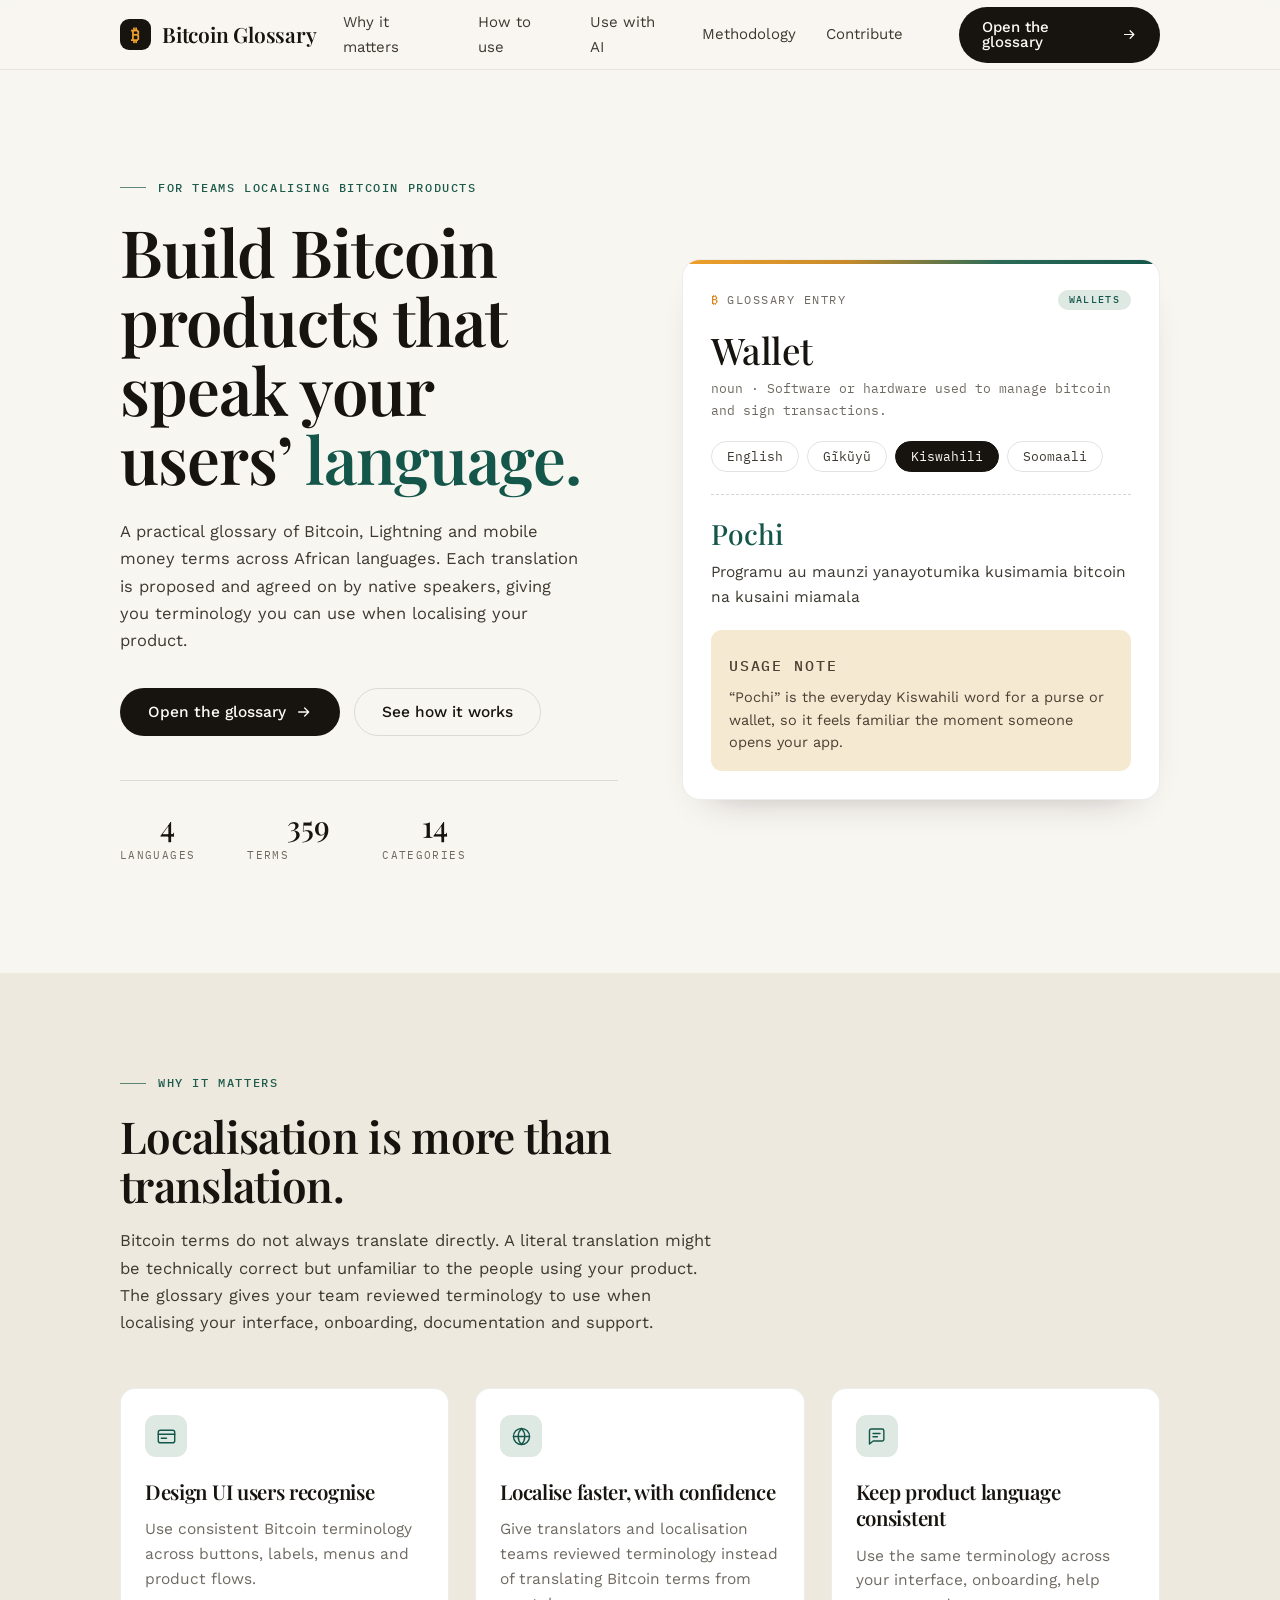
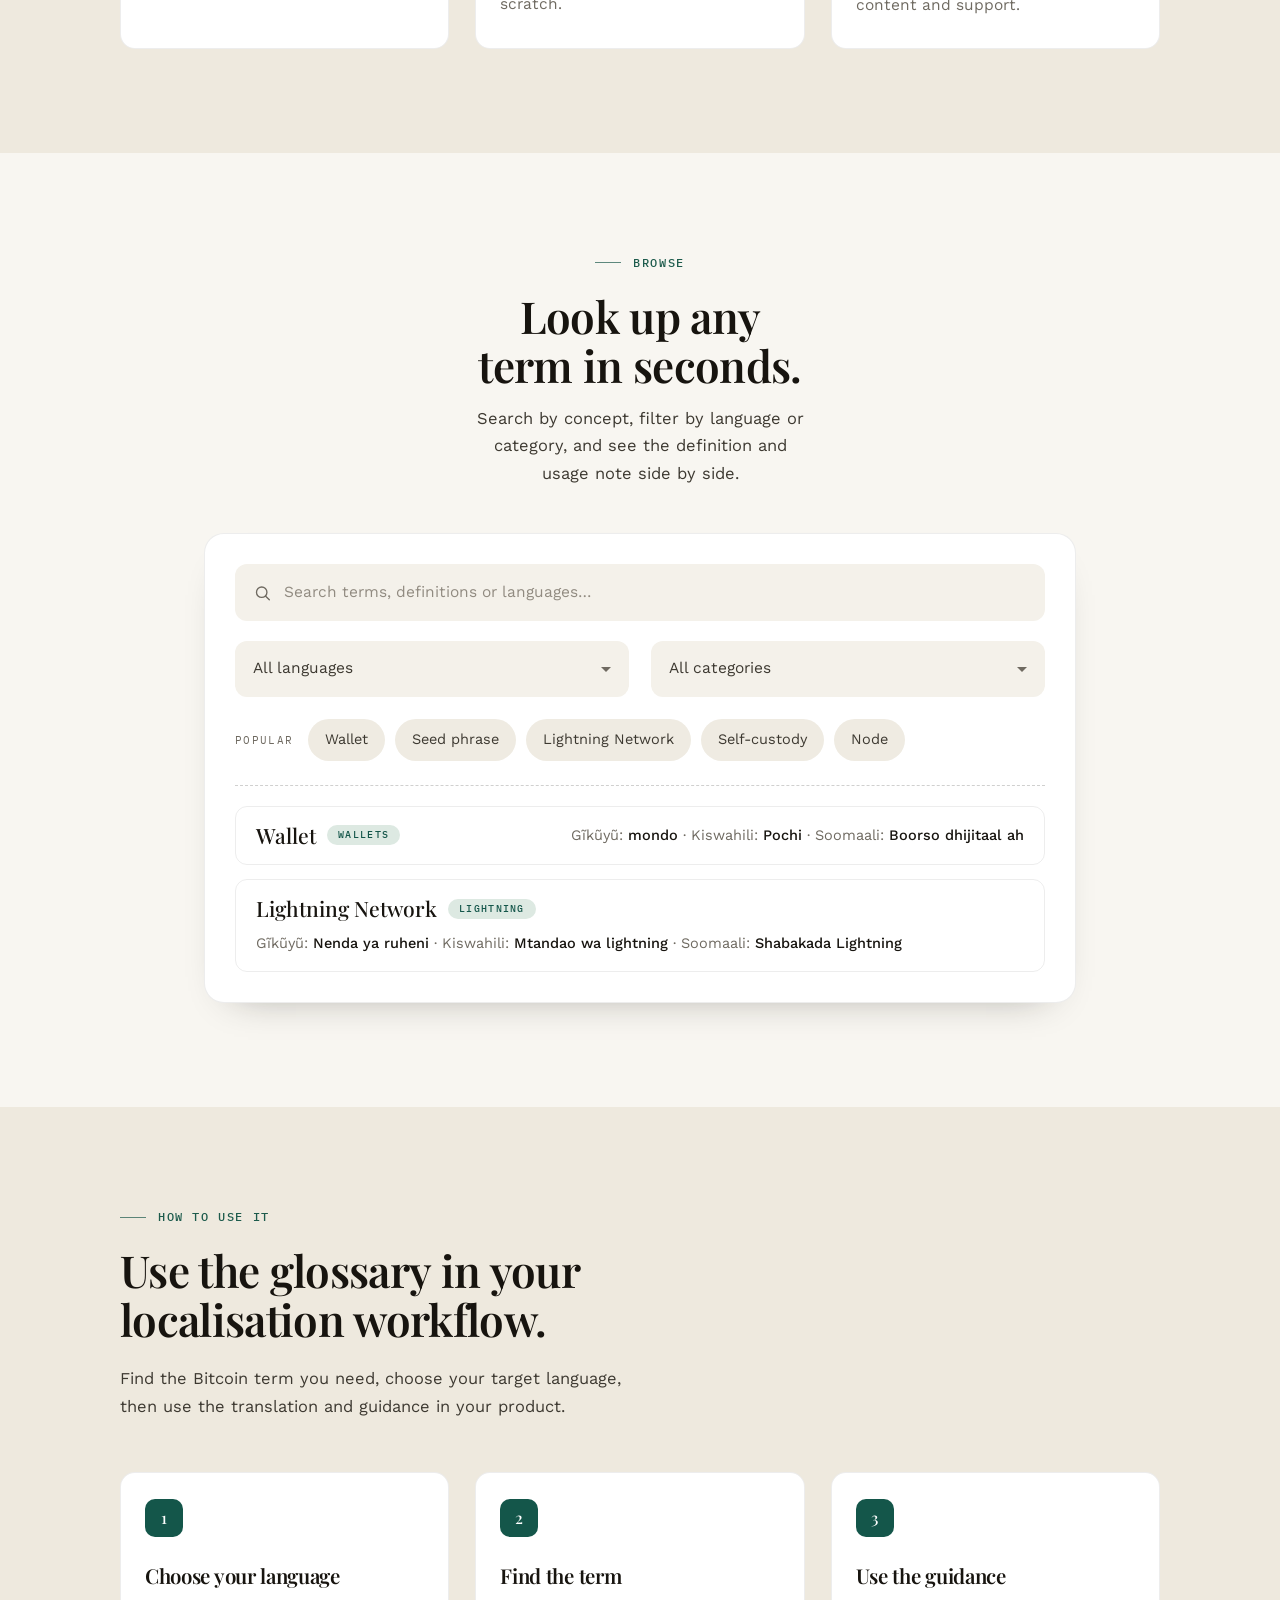
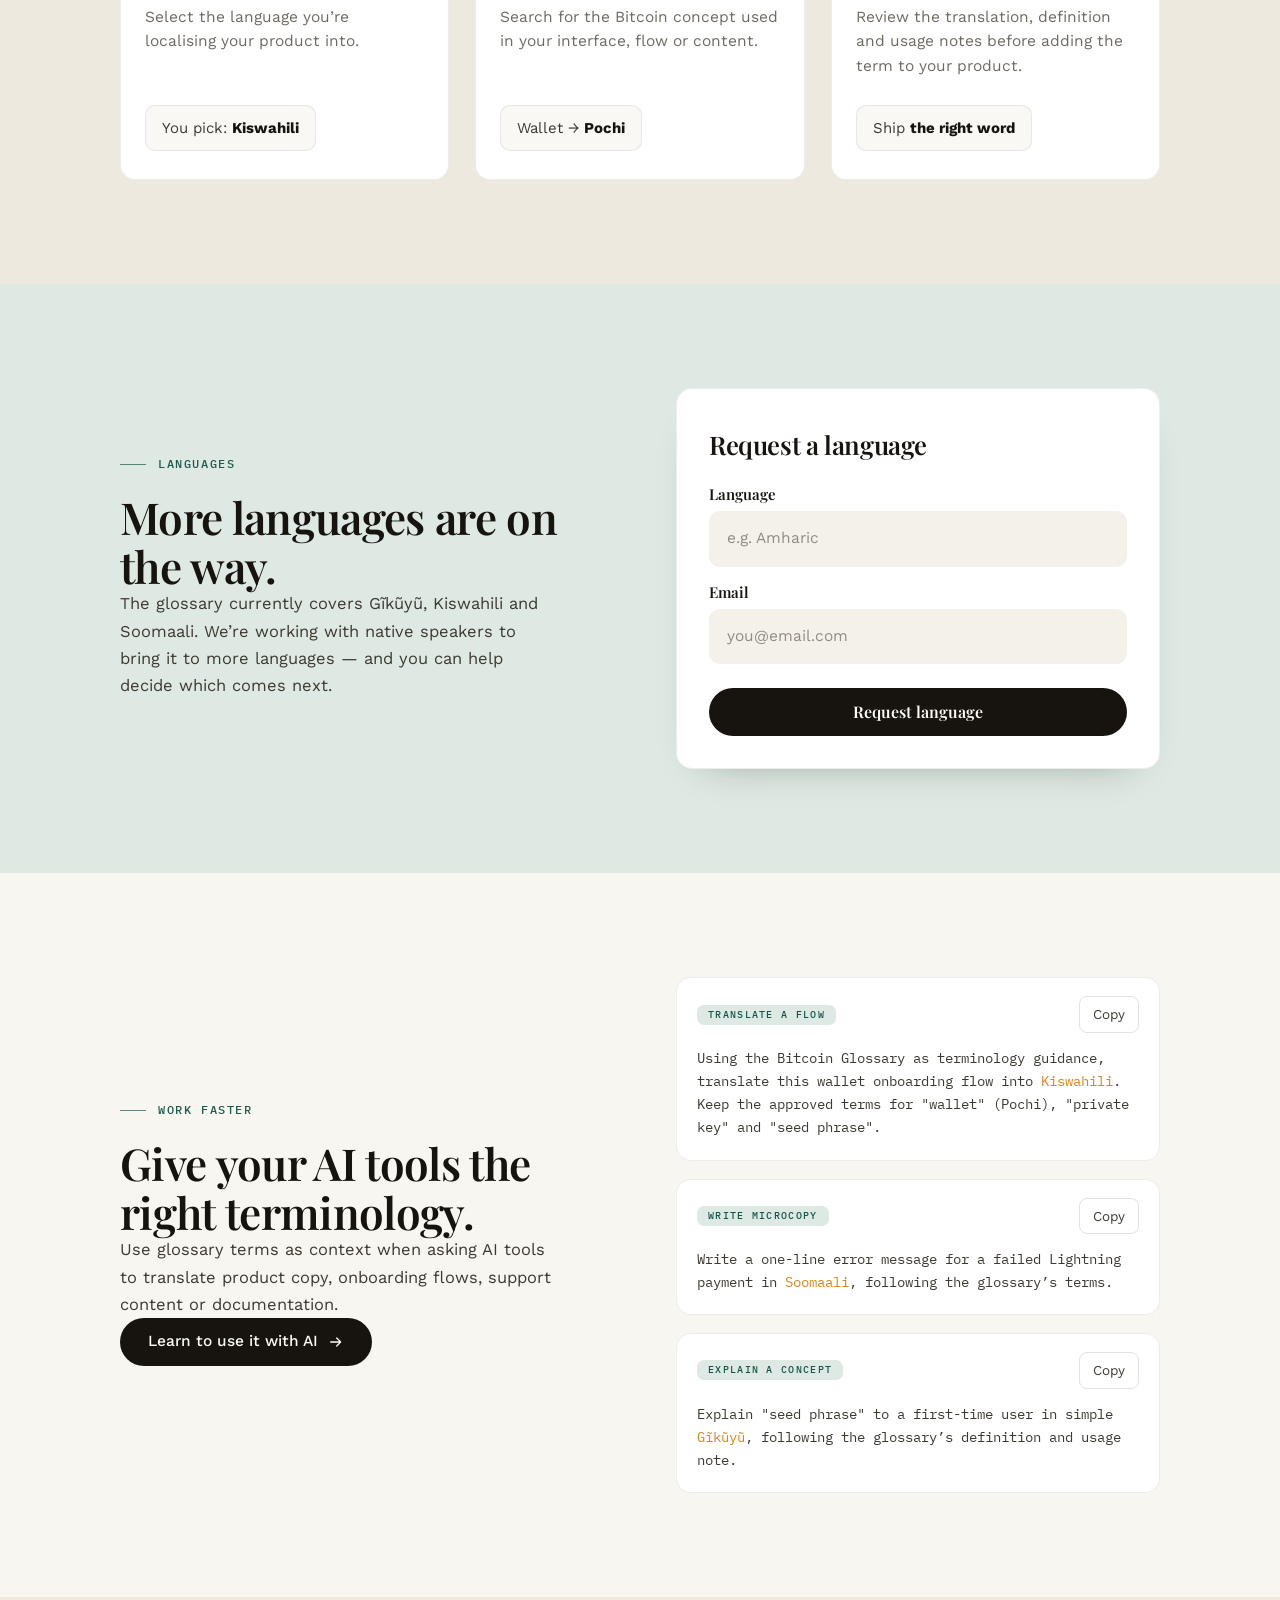
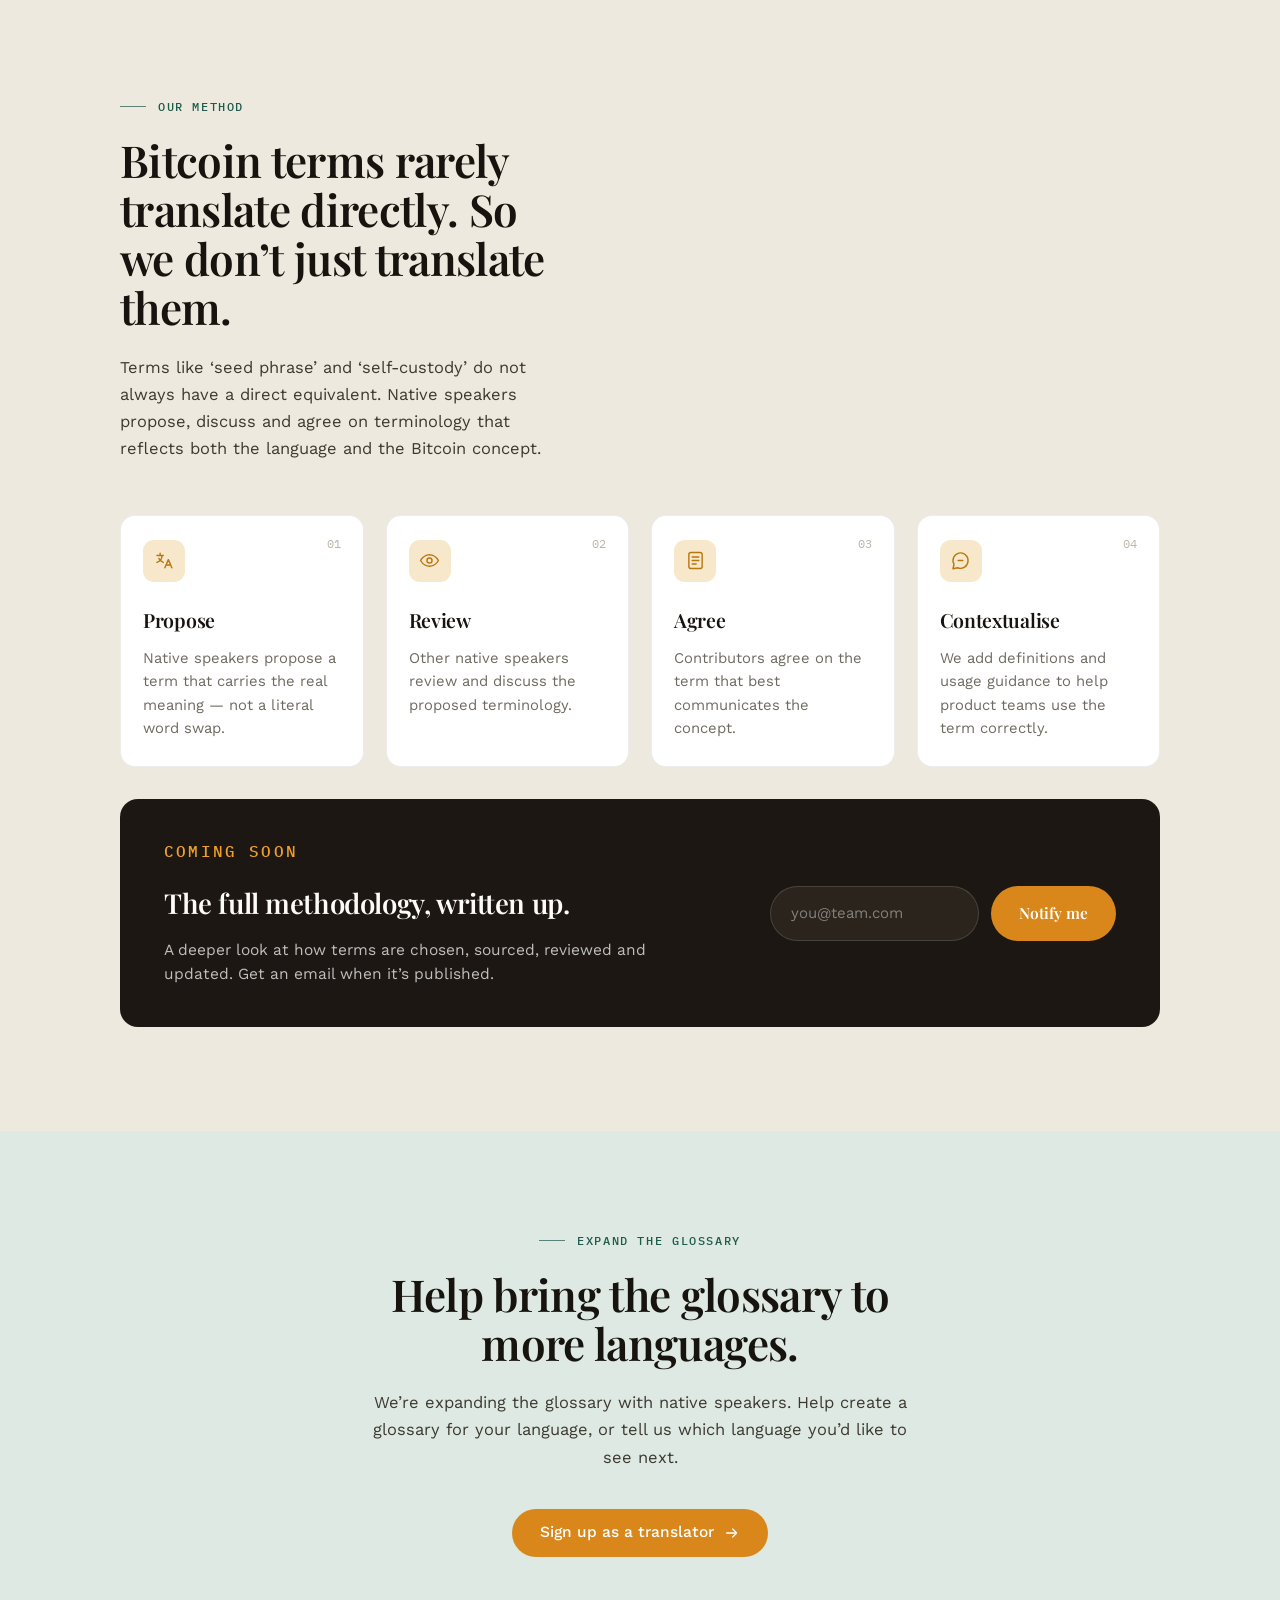
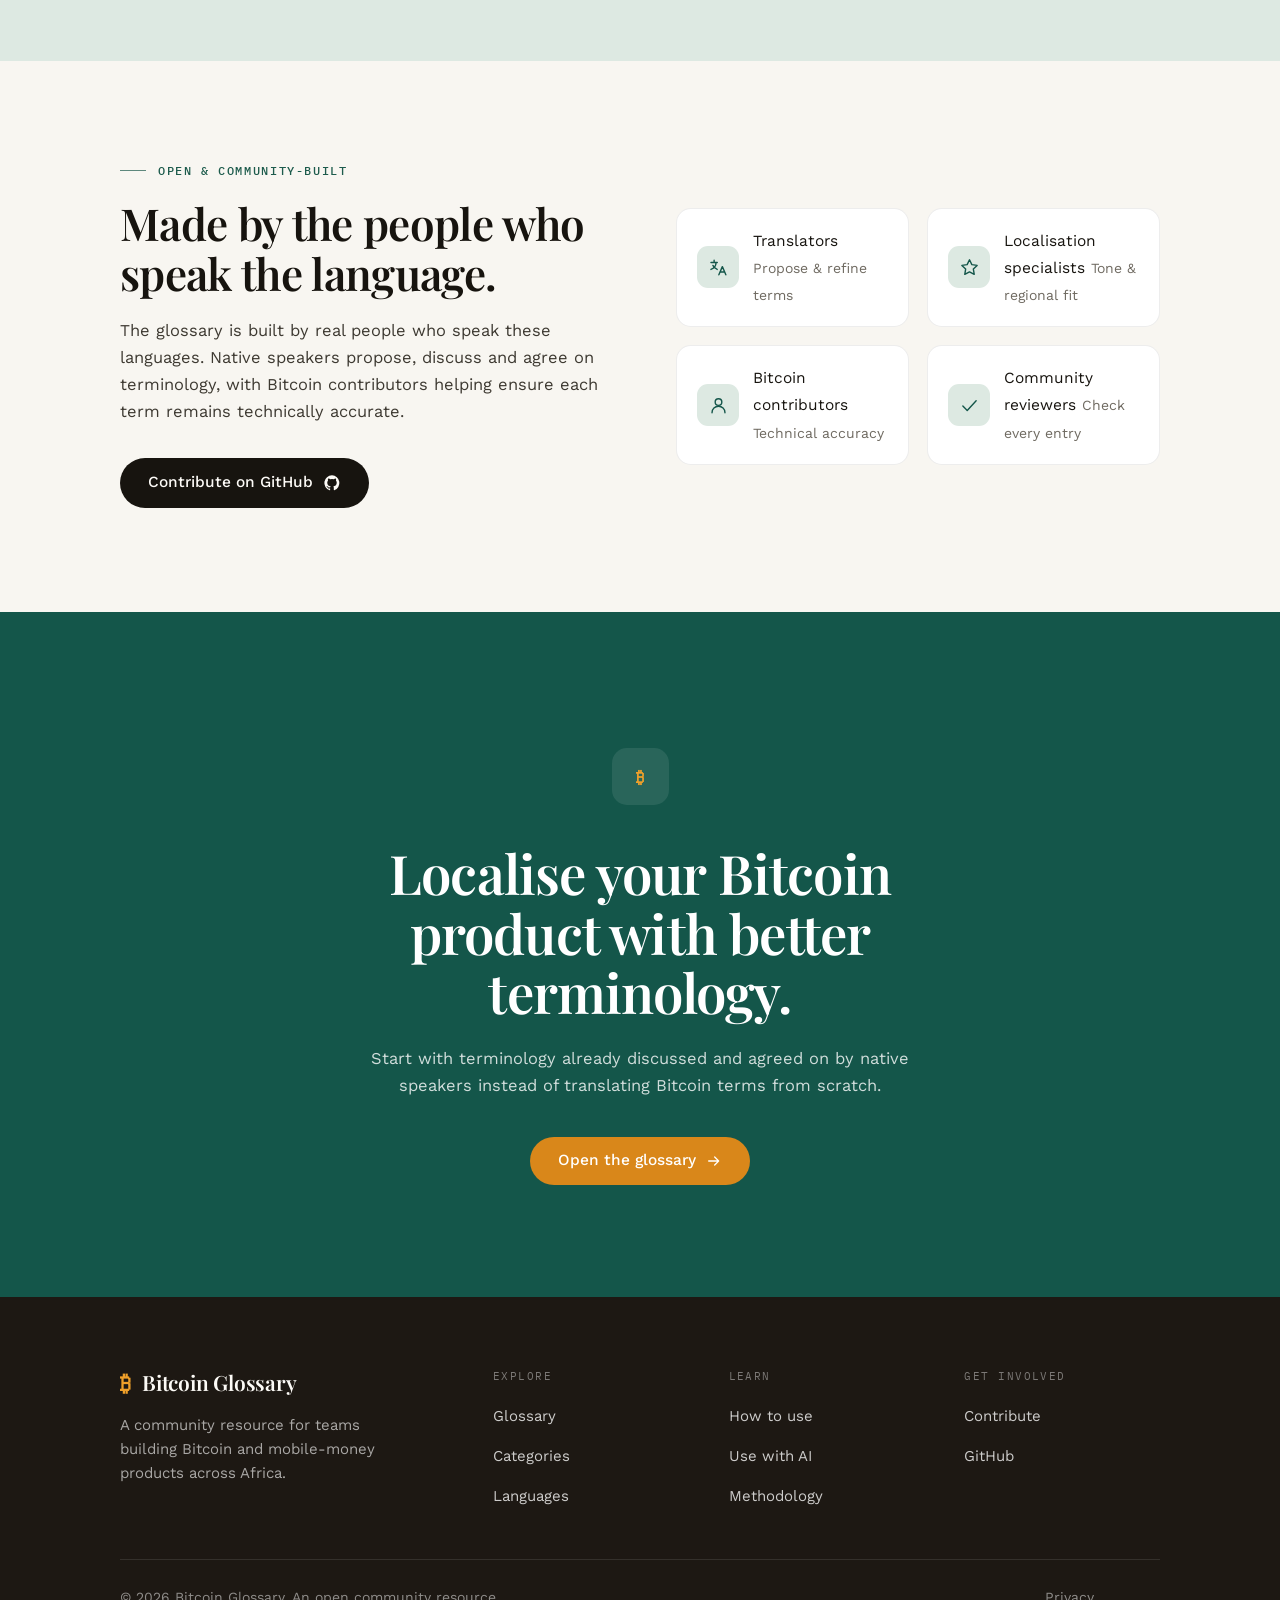
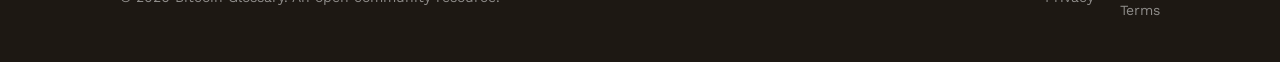
==== commit 65c0a9fc: "Fix navbar" ====
--- a/index.html
+++ b/index.html
@@ -136,8 +136,8 @@
 }
 .brand__name{font:600 21px/1 var(--serif);color:var(--ink);letter-spacing:-.01em}
 .nav{display:flex;align-items:center;gap:30px;margin-left:auto}
-.nav a{font-size:15px;text-decoration:none;color:var(--body);transition:color .16s ease}
-.nav a:hover{color:var(--ink)}
+.nav a:not(.btn){font-size:15px;text-decoration:none;color:var(--body);transition:color .16s ease}
+.nav a:not(.btn):hover{color:var(--ink)}
 .masthead .btn{margin-left:26px}
 .burger{display:none;margin-left:auto;background:none;border:1px solid var(--line);border-radius:10px;padding:9px;cursor:pointer}
 .burger svg{display:block;width:20px;height:20px;fill:none;stroke:var(--ink);stroke-width:1.7;stroke-linecap:round}
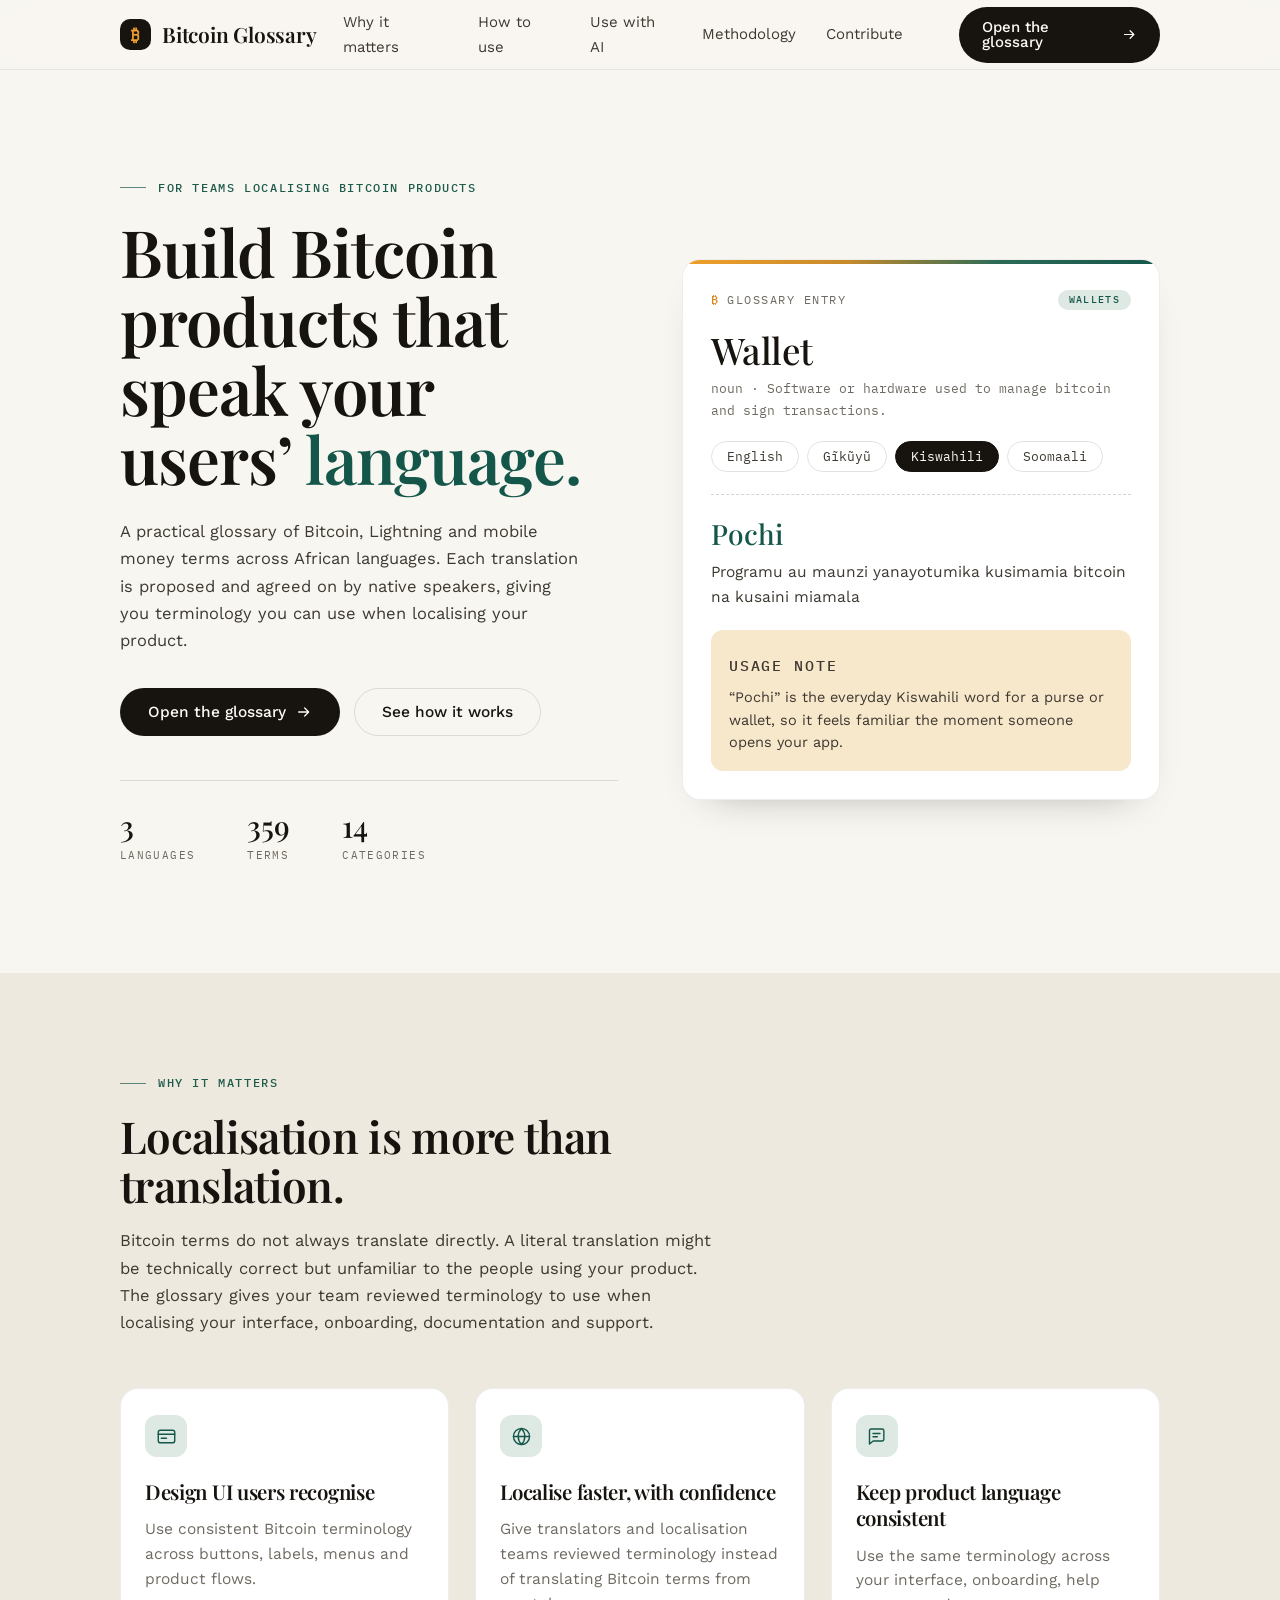
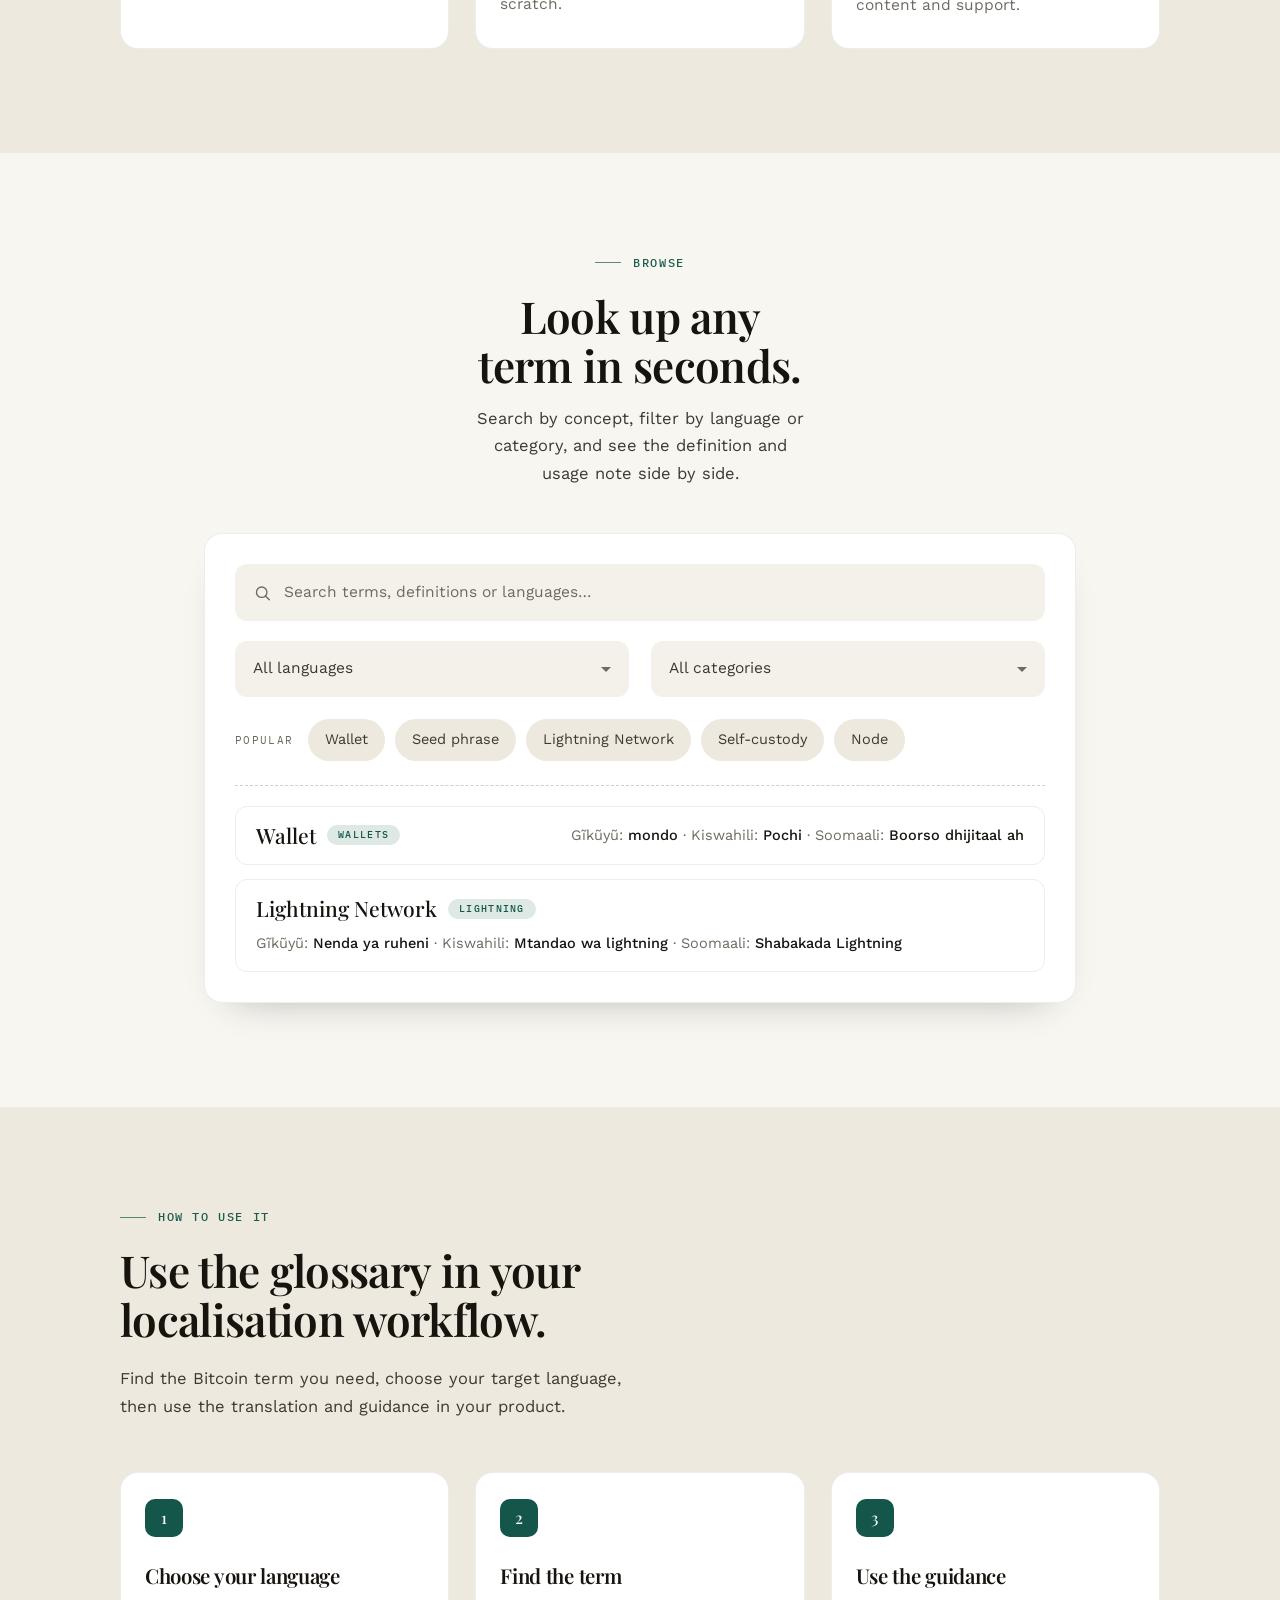
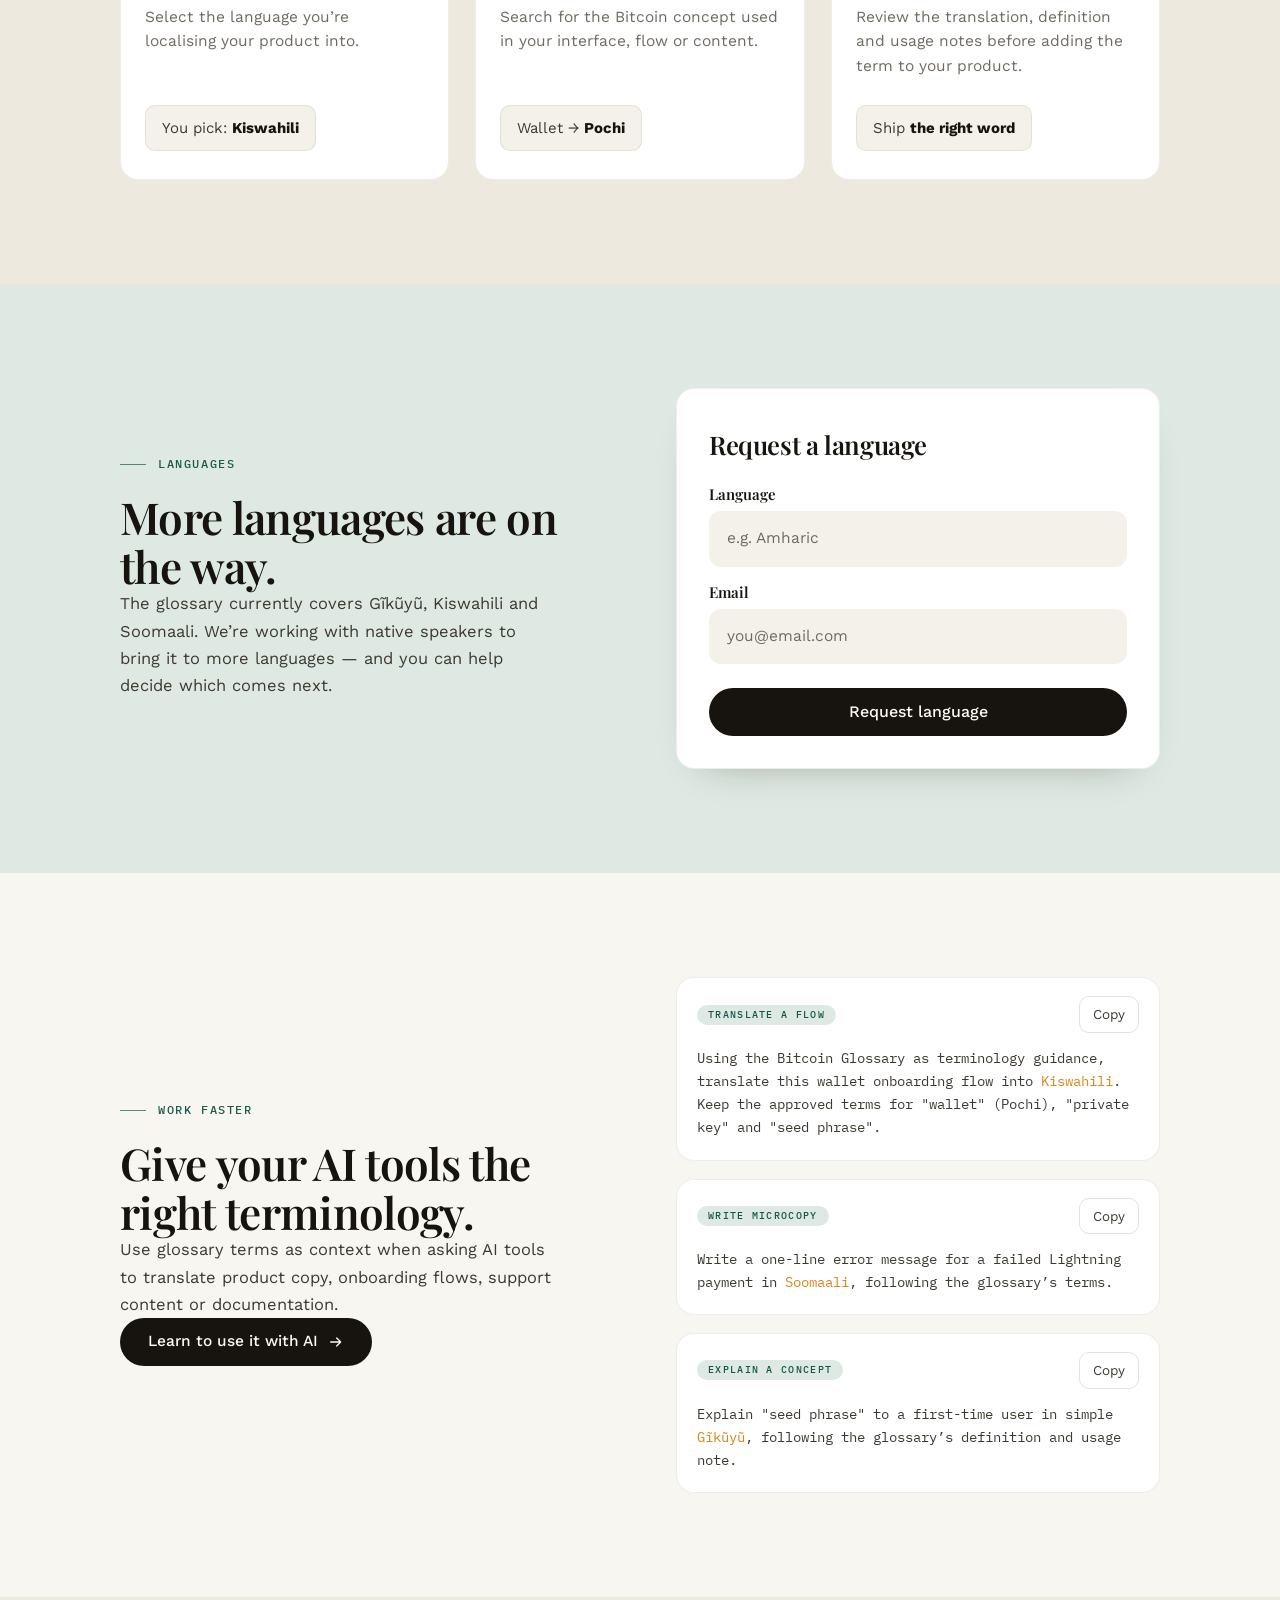
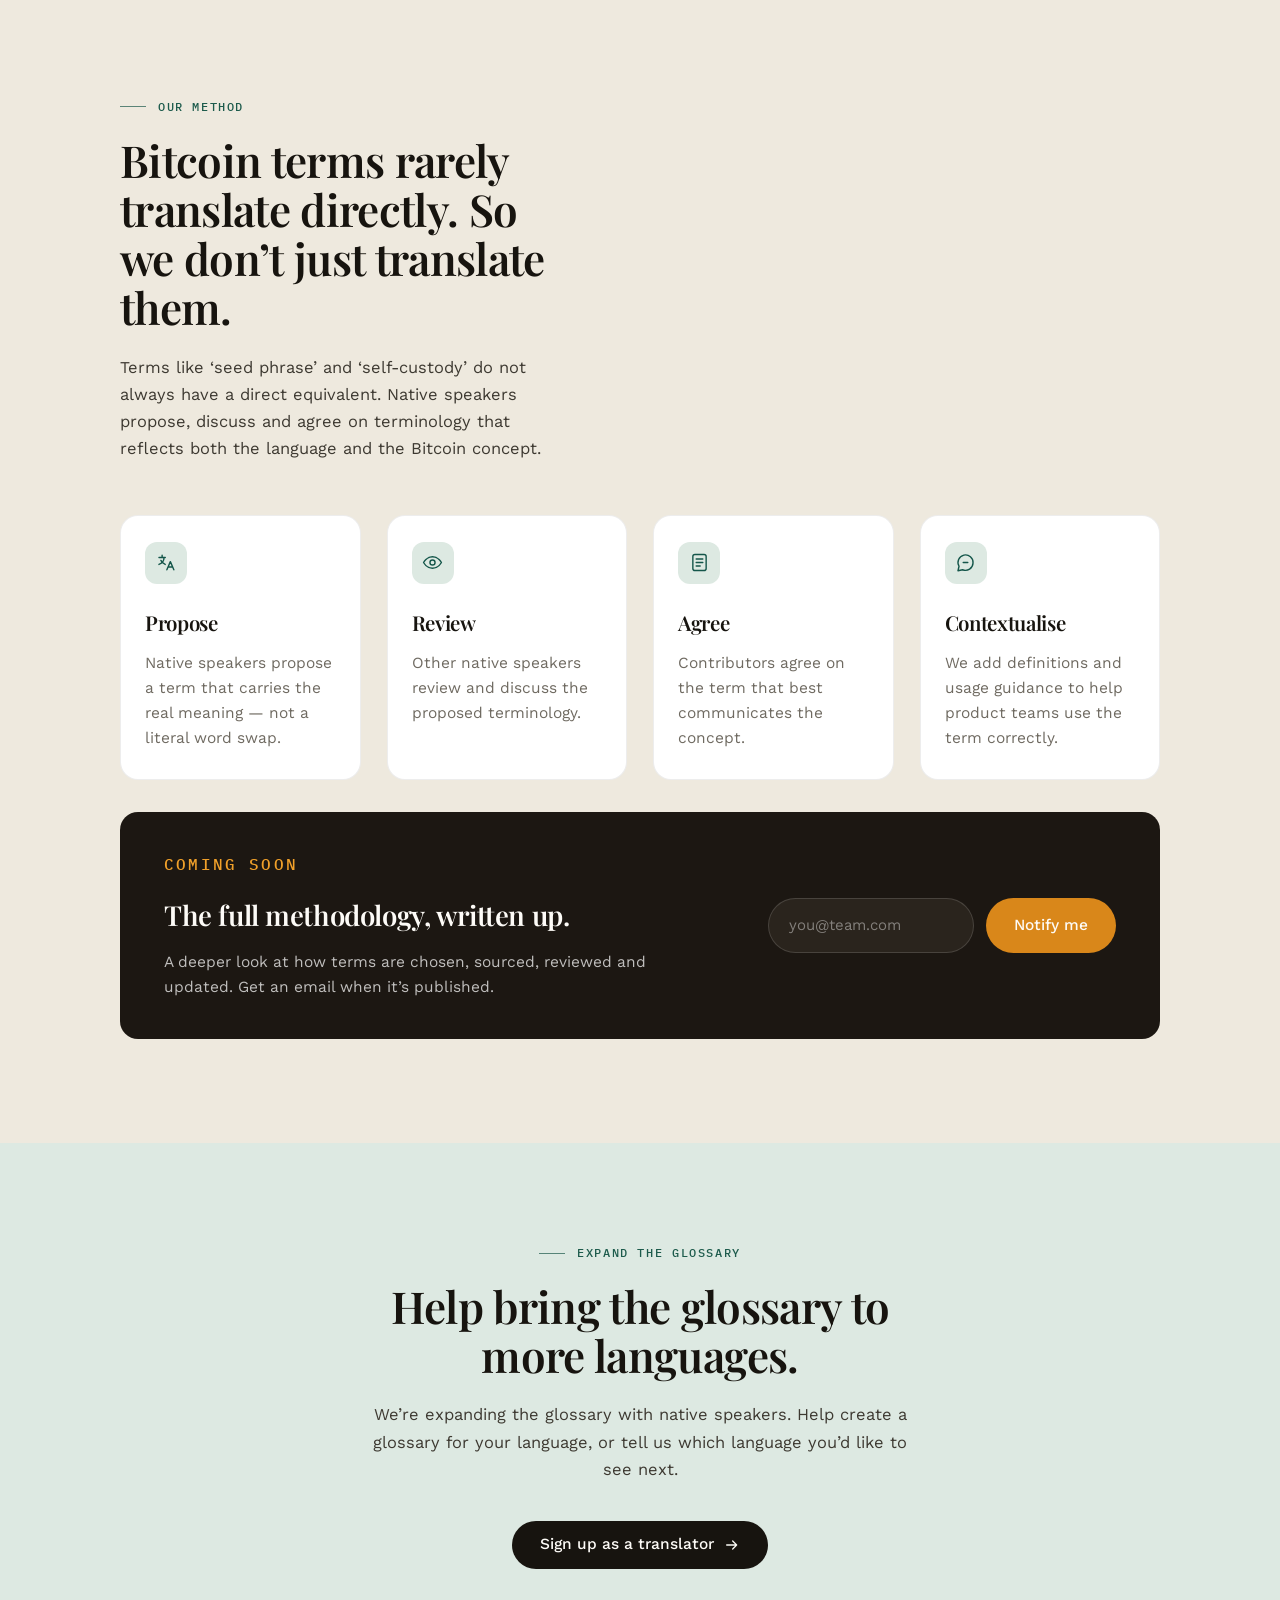
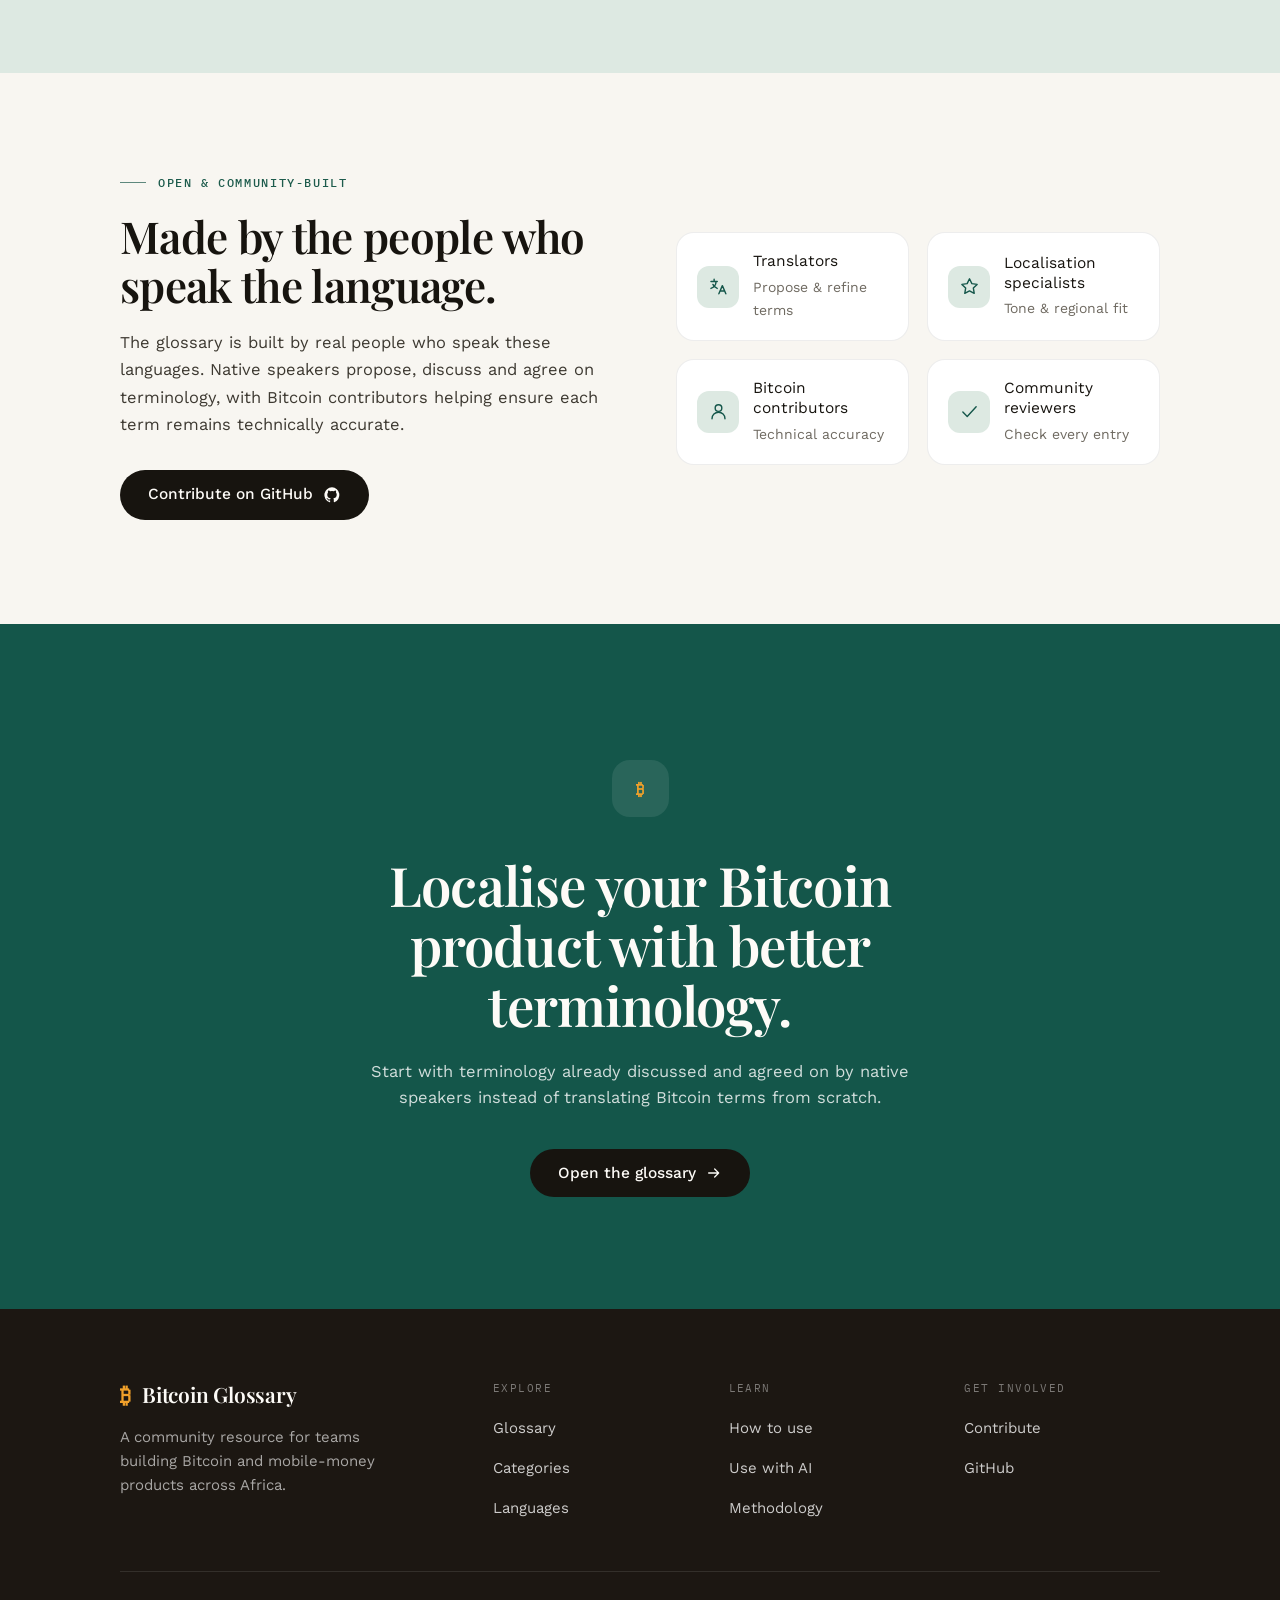
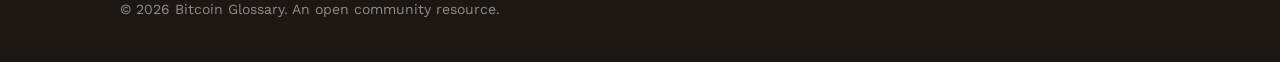
==== commit 239dba43: "Minor UI fixs" ====
--- a/index.html
+++ b/index.html
@@ -35,6 +35,18 @@
   --line:rgba(23,20,15,.12);
   --line-soft:rgba(23,20,15,.075);
   --shadow:0 18px 40px -30px rgba(23,20,15,.45);
+  --amber-soft:#f7e7cb;
+  --amber-deep:#a56d0e;
+  --amber-hover:#c87a12;
+  --ink-deep:#1c1712;
+  --ink-field:#2a241d;
+  --ink-hover:#241f18;
+  --paper-warm:#fdfbf7;
+  --focus:var(--green);
+
+  --r-sm:10px;
+  --r-md:12px;
+  --r-lg:18px;
 
   --serif:"Playfair Display","Iowan Old Style","Palatino Linotype",Georgia,serif;
   --sans:"Work Sans",-apple-system,BlinkMacSystemFont,"Segoe UI",Roboto,Helvetica,Arial,sans-serif;
@@ -61,14 +73,15 @@
 h1,h2,h3{margin:0;color:var(--ink);font-family:var(--serif);font-weight:600;letter-spacing:-.015em}
 p{margin:0}
 .sr-only{position:absolute;width:1px;height:1px;margin:-1px;padding:0;overflow:hidden;clip:rect(0 0 0 0);white-space:nowrap;border:0}
-:focus-visible{outline:2px solid var(--green);outline-offset:3px;border-radius:4px}
+:focus-visible{outline:2px solid var(--focus);outline-offset:3px;border-radius:4px}
+.band,.finale,.colophon{--focus:var(--amber-lit)}
 @media (prefers-reduced-motion:reduce){
   html{scroll-behavior:auto}
   *{animation-duration:.01ms!important;transition-duration:.01ms!important}
 }
 
 .wrap{width:100%;max-width:var(--maxw);margin:0 auto;padding:0 var(--pad)}
-.skip{position:absolute;left:-9999px;top:0;background:var(--ink);color:var(--cream);padding:12px 18px;border-radius:0 0 10px 0;z-index:100}
+.skip{position:absolute;left:-9999px;top:0;background:var(--ink);color:var(--cream);padding:12px 18px;border-radius:0 0 var(--r-sm) 0;z-index:100}
 .skip:focus{left:0}
 
 /* ============================================================ shared bits */
@@ -84,7 +97,6 @@
 
 .h-hero{font-size:clamp(2.55rem,5.1vw,4.1rem);line-height:1.06}
 .h-sec{font-size:clamp(1.95rem,3.5vw,2.75rem);line-height:1.12}
-.h-card{font-size:1.35rem;line-height:1.25}
 .accent{color:var(--green)}
 
 .btn{
@@ -95,12 +107,12 @@
 }
 .btn:hover{transform:translateY(-1px)}
 .btn svg{flex:none}
-.btn--dark{background:var(--ink);color:#fdfbf7}
-.btn--dark:hover{background:#241f18;box-shadow:0 12px 24px -16px rgba(23,20,15,.9)}
+.btn--dark{background:var(--ink);color:var(--paper-warm)}
+.btn--dark:hover{background:var(--ink-hover);box-shadow:0 12px 24px -16px rgba(23,20,15,.9)}
 .btn--ghost{background:transparent;border-color:var(--line);color:var(--ink)}
-.btn--ghost:hover{background:#fff;border-color:rgba(23,20,15,.22)}
-.btn--amber{background:var(--amber);color:#fff}
-.btn--amber:hover{background:#c87a12;box-shadow:0 12px 26px -16px rgba(217,135,26,.95)}
+.btn--ghost:hover{background:var(--card);border-color:rgba(23,20,15,.22)}
+.btn--amber{background:var(--amber);color:var(--paper-warm)}
+.btn--amber:hover{background:var(--amber-hover);box-shadow:0 12px 26px -16px rgba(217,135,26,.95)}
 .btn--sm{padding:12px 22px;font-size:15px}
 
 .section{padding:104px 0}
@@ -108,15 +120,15 @@
 .section--beige{background:var(--beige)}
 .section--mint{background:var(--mint)}
 
-.card{background:var(--card);border:1px solid var(--line-soft);border-radius:15px}
+/* cards are flat; interactive/surface cards (.entry, .finder, .form-card) carry --shadow */
+.card{background:var(--card);border:1px solid var(--line-soft);border-radius:var(--r-lg)}
 .grid-3{display:grid;grid-template-columns:repeat(3,minmax(0,1fr));gap:26px}
-.grid-4{display:grid;grid-template-columns:repeat(4,minmax(0,1fr));gap:22px}
+.grid-4{display:grid;grid-template-columns:repeat(4,minmax(0,1fr));gap:26px}
 
 .tile{
-  display:grid;place-items:center;width:42px;height:42px;border-radius:11px;
+  display:grid;place-items:center;width:42px;height:42px;border-radius:var(--r-md);
   background:var(--mint);color:var(--green);flex:none;
 }
-.tile--amber{background:#f7e7cb;color:#b9770f}
 .tile svg{width:21px;height:21px;fill:none;stroke:currentColor;stroke-width:1.6;stroke-linecap:round;stroke-linejoin:round}
 
 /* ============================================================ header */
@@ -130,7 +142,7 @@
 .masthead__inner{display:flex;align-items:center;gap:26px;height:69px}
 .brand{display:flex;align-items:center;gap:11px;text-decoration:none;flex:none}
 .mark{
-  display:grid;place-items:center;width:31px;height:31px;border-radius:9px;
+  display:grid;place-items:center;width:31px;height:31px;border-radius:var(--r-sm);
   background:var(--ink);color:var(--amber-lit);
   font:700 17px/1 var(--serif);
 }
@@ -139,7 +151,7 @@
 .nav a:not(.btn){font-size:15px;text-decoration:none;color:var(--body);transition:color .16s ease}
 .nav a:not(.btn):hover{color:var(--ink)}
 .masthead .btn{margin-left:26px}
-.burger{display:none;margin-left:auto;background:none;border:1px solid var(--line);border-radius:10px;padding:9px;cursor:pointer}
+.burger{display:none;margin-left:auto;background:none;border:1px solid var(--line);border-radius:var(--r-sm);padding:9px;cursor:pointer}
 .burger svg{display:block;width:20px;height:20px;fill:none;stroke:var(--ink);stroke-width:1.7;stroke-linecap:round}
 
 /* ============================================================ hero */
@@ -148,11 +160,12 @@
 .hero .lede{margin-top:26px;max-width:46ch}
 .hero__actions{display:flex;flex-wrap:wrap;gap:14px;margin-top:34px}
 .stats{display:flex;gap:52px;margin-top:44px;padding-top:30px;border-top:1px solid var(--line)}
-.stat__num{font:500 30px/1 var(--serif);color:var(--ink)}
+.stat{display:flex;flex-direction:column}
+.stat__num{order:-1;margin:0;font:500 30px/1 var(--serif);color:var(--ink)}
 .stat__label{margin-top:9px;font:400 10.5px/1 var(--mono);letter-spacing:.13em;text-transform:uppercase;color:var(--muted)}
 
 /* entry showcase card */
-.entry{position:relative;overflow:hidden;border-radius:18px;box-shadow:var(--shadow)}
+.entry{position:relative;overflow:hidden;border-radius:var(--r-lg);box-shadow:var(--shadow)}
 .entry::before{
   content:"";position:absolute;inset:0 0 auto;height:4px;
   background:linear-gradient(90deg,var(--amber-lit),#c98b2a 34%,#2c6b57 66%,var(--green));
@@ -162,7 +175,7 @@
 .entry__kicker{display:flex;align-items:center;gap:8px;font:400 11.5px/1 var(--mono);letter-spacing:.13em;text-transform:uppercase;color:var(--muted)}
 .entry__kicker b{color:var(--amber);font-weight:500}
 .pill{
-  padding:5px 11px;border-radius:999px;background:var(--mint);color:var(--green);
+  padding:5px 11px;border-radius:var(--r-md);background:var(--mint);color:var(--green);
   font:500 10px/1 var(--mono);letter-spacing:.13em;text-transform:uppercase;
 }
 .entry__term{font-size:2.3rem;line-height:1.1;font-weight:500}
@@ -173,13 +186,13 @@
   font:400 13px/1 var(--mono);color:var(--body);cursor:pointer;transition:all .16s ease;
 }
 .lang-btn:hover{border-color:rgba(23,20,15,.28)}
-.lang-btn[aria-pressed=true]{background:var(--ink);border-color:var(--ink);color:#fdfbf7}
+.lang-btn[aria-pressed=true]{background:var(--ink);border-color:var(--ink);color:var(--paper-warm)}
 .entry__rule{margin:22px 0;border:0;border-top:1px dashed rgba(23,20,15,.18)}
 .entry__translation{font:500 1.75rem/1.2 var(--serif);color:var(--green)}
 .entry__meaning{margin-top:10px;font-size:15.5px;line-height:1.6;color:var(--body)}
-.note{margin-top:20px;padding:16px 18px;border-radius:11px;background:#f6e9d1}
-.note__label{font:500 10.5px/1 var(--mono);letter-spacing:.13em;text-transform:uppercase;color:#a56d0e}
-.note p{margin-top:9px;font-size:14.5px;line-height:1.58;color:#4a4034}
+.note{margin-top:20px;padding:16px 18px;border-radius:var(--r-md);background:var(--amber-soft)}
+.note__label{font:500 10.5px/1 var(--mono);letter-spacing:.13em;text-transform:uppercase;color:var(--amber-deep)}
+.note p{margin-top:9px;font-size:14.5px;line-height:1.58;color:var(--body)}
 
 /* ============================================================ value cards */
 .value__head{max-width:60ch;margin-bottom:52px}
@@ -190,36 +203,36 @@
 
 /* ============================================================ browse */
 .browse__head{max-width:34ch;margin:0 auto 46px;text-align:center}
-.browse__head .lede{margin-top:16px;max-width:52ch}
-.finder{max-width:872px;margin:0 auto;padding:30px;border-radius:20px;box-shadow:var(--shadow)}
+.browse__head .lede{margin-top:16px}
+.finder{max-width:872px;margin:0 auto;padding:30px;border-radius:var(--r-lg);box-shadow:var(--shadow)}
 .finder__search{position:relative}
 .finder__search svg{position:absolute;left:18px;top:50%;transform:translateY(-50%);width:19px;height:19px;fill:none;stroke:var(--muted);stroke-width:1.7;stroke-linecap:round}
 .finder__search input{
-  width:100%;padding:15px 18px 15px 48px;border:1px solid transparent;border-radius:12px;
+  width:100%;padding:15px 18px 15px 48px;border:1px solid transparent;border-radius:var(--r-md);
   background:var(--field);font-size:15.5px;
 }
-.finder__search input::placeholder{color:#918b81}
-.finder__search input:focus{outline:none;border-color:var(--green);background:#fff}
+.finder__search input::placeholder{color:var(--muted)}
+.finder__search input:focus{outline:none;border-color:var(--green);background:var(--card)}
 .finder__filters{display:grid;grid-template-columns:repeat(2,minmax(0,1fr));gap:22px;margin-top:20px}
 .select{position:relative}
 .select select{
-  width:100%;padding:14px 40px 14px 17px;border:1px solid transparent;border-radius:12px;
+  width:100%;padding:14px 40px 14px 17px;border:1px solid transparent;border-radius:var(--r-md);
   background:var(--field);font-size:15.5px;appearance:none;cursor:pointer;
 }
-.select select:focus{outline:none;border-color:var(--green);background:#fff}
+.select select:focus{outline:none;border-color:var(--green);background:var(--card)}
 .select::after{content:"";position:absolute;right:18px;top:50%;width:0;height:0;margin-top:-2px;border:5px solid transparent;border-top-color:var(--muted);pointer-events:none}
 .popular{display:flex;flex-wrap:wrap;align-items:center;gap:10px;margin-top:22px}
 .popular__label{font:400 10.5px/1 var(--mono);letter-spacing:.13em;text-transform:uppercase;color:var(--muted);margin-right:4px}
-.chip{padding:8px 16px;border:1px solid transparent;border-radius:999px;background:#efebe2;font-size:14.5px;color:var(--body);cursor:pointer;transition:all .16s ease}
+.chip{padding:8px 16px;border:1px solid transparent;border-radius:999px;background:var(--beige);font-size:14.5px;color:var(--body);cursor:pointer;transition:all .16s ease}
 .chip:hover{background:var(--mint);color:var(--green)}
 .finder__rule{margin:24px 0 20px;border:0;border-top:1px dashed rgba(23,20,15,.2)}
 .results{display:flex;flex-direction:column;gap:14px}
 .result{
   display:flex;flex-wrap:wrap;align-items:center;justify-content:space-between;gap:10px 20px;
-  padding:16px 20px;border:1px solid var(--line-soft);border-radius:12px;
+  padding:16px 20px;border:1px solid var(--line-soft);border-radius:var(--r-md);
   text-decoration:none;color:inherit;transition:background .16s ease,border-color .16s ease;
 }
-.result:hover,.result:focus-visible{background:var(--beige);border-color:transparent}
+.result:hover,.result:focus-visible{background:var(--mint);border-color:transparent}
 .result__head{display:flex;align-items:center;gap:11px;min-width:0}
 .result__term{font:500 1.32rem/1.2 var(--serif);color:var(--ink)}
 .result__langs{font-size:14.5px;color:var(--muted)}
@@ -232,31 +245,31 @@
 .steps__head{max-width:52ch;margin-bottom:52px}
 .steps__head .lede{margin-top:22px;max-width:58ch}
 .step{display:flex;flex-direction:column;padding:26px 24px 28px}
-.step__num{display:grid;place-items:center;width:38px;height:38px;border-radius:10px;background:var(--green);color:#fff;font:500 16px/1 var(--serif)}
+.step__num{display:grid;place-items:center;width:38px;height:38px;border-radius:var(--r-sm);background:var(--green);color:var(--paper-warm);font:500 16px/1 var(--serif)}
 .step h3{margin:22px 0 12px;font-size:1.28rem}
 .step p{font-size:15.5px;line-height:1.6;color:var(--muted)}
 .step__tag{
   align-self:flex-start;margin-top:auto;padding-top:26px;
 }
 .tag{
-  display:inline-block;padding:10px 16px;border:1px solid var(--line-soft);border-radius:10px;
-  background:#faf8f4;font-size:15px;color:var(--body);
+  display:inline-block;padding:10px 16px;border:1px solid var(--line-soft);border-radius:var(--r-sm);
+  background:var(--field);font-size:15px;color:var(--body);
 }
 .tag b{color:var(--ink)}
 
 /* ============================================================ request */
 .split{display:grid;grid-template-columns:1fr 1fr;gap:72px;align-items:center}
-.form-card{padding:34px 32px 32px;border-radius:16px;box-shadow:var(--shadow)}
+.form-card{padding:34px 32px 32px;border-radius:var(--r-lg);box-shadow:var(--shadow)}
 .form-card h3{font-size:1.6rem;margin-bottom:22px}
 .field+.field{margin-top:18px}
 .field label{display:block;margin-bottom:9px;font:600 15px/1 var(--serif);color:var(--ink)}
 .field input{
-  width:100%;padding:14px 17px;border:1px solid transparent;border-radius:11px;
+  width:100%;padding:14px 17px;border:1px solid transparent;border-radius:var(--r-md);
   background:var(--field);font-size:15.5px;
 }
-.field input::placeholder{color:#918b81}
-.field input:focus{outline:none;border-color:var(--green);background:#fff}
-.form-card .btn{width:100%;justify-content:center;margin-top:24px;font-family:var(--serif);font-weight:600;font-size:16px}
+.field input::placeholder{color:var(--muted)}
+.field input:focus{outline:none;border-color:var(--green);background:var(--card)}
+.form-card .btn{width:100%;justify-content:center;margin-top:24px;font-size:16px}
 .form-note{margin-top:16px;font-size:14.5px;line-height:1.55;color:var(--muted)}
 .form-note a{color:var(--green)}
 .form-note[hidden]{display:none}
@@ -265,8 +278,8 @@
 .prompts{display:flex;flex-direction:column;gap:18px}
 .prompt{padding:18px 20px 20px}
 .prompt__top{display:flex;align-items:center;justify-content:space-between;gap:14px;margin-bottom:14px}
-.prompt__label{padding:5px 11px;border-radius:7px;background:var(--mint);color:var(--green);font:500 10px/1 var(--mono);letter-spacing:.13em;text-transform:uppercase}
-.copy{padding:6px 13px;border:1px solid var(--line);border-radius:8px;background:transparent;font-size:13.5px;color:var(--body);cursor:pointer;transition:all .16s ease}
+.prompt__label{padding:5px 11px;border-radius:var(--r-md);background:var(--mint);color:var(--green);font:500 10px/1 var(--mono);letter-spacing:.13em;text-transform:uppercase}
+.copy{padding:6px 13px;border:1px solid var(--line);border-radius:var(--r-sm);background:transparent;font-size:13.5px;color:var(--body);cursor:pointer;transition:all .16s ease}
 .copy:hover{background:var(--beige)}
 .copy[data-done=true]{border-color:var(--green);color:var(--green)}
 .prompt p{font:400 13.5px/1.72 var(--mono);color:var(--body)}
@@ -275,25 +288,23 @@
 /* ============================================================ method */
 .method__head{max-width:44ch;margin-bottom:52px}
 .method__head .lede{margin-top:22px;max-width:58ch}
-.method-card{position:relative;padding:24px 22px 26px}
-.method-card__num{position:absolute;top:22px;right:22px;font:400 11.5px/1 var(--mono);color:#bcb5a8}
-.method-card h3{margin:22px 0 11px;font-size:1.22rem}
-.method-card p{font-size:14.8px;line-height:1.58;color:var(--muted)}
+.method-card{padding:26px 24px 28px}
+.method-card h3{margin:22px 0 12px;font-size:1.28rem}
+.method-card p{font-size:15.5px;line-height:1.6;color:var(--muted)}
 .band{
   display:grid;grid-template-columns:1.25fr .75fr;gap:44px;align-items:center;
-  margin-top:32px;padding:40px 44px;border-radius:18px;background:#1c1712;color:rgba(255,255,255,.72);
+  margin-top:32px;padding:40px 44px;border-radius:var(--r-lg);background:var(--ink-deep);color:rgba(255,255,255,.72);
 }
 .band__kicker{font:500 11px/1 var(--mono);letter-spacing:.14em;text-transform:uppercase;color:var(--amber-lit)}
-.band h3{margin:16px 0 12px;font-size:1.72rem;color:#fdfbf7}
+.band h3{margin:16px 0 12px;font-size:1.72rem;color:var(--paper-warm)}
 .band p{font-size:15.5px;line-height:1.6;max-width:52ch}
 .band form{display:flex;gap:12px}
 .band input{
   flex:1;min-width:0;padding:14px 20px;border:1px solid rgba(255,255,255,.14);border-radius:999px;
-  background:#2a241d;color:#fdfbf7;font-size:15px;
+  background:var(--ink-field);color:var(--paper-warm);font-size:15px;
 }
 .band input::placeholder{color:rgba(255,255,255,.42)}
 .band input:focus{outline:none;border-color:var(--amber)}
-.band .btn{font-family:var(--serif);font-weight:600}
 .band .form-note{color:rgba(255,255,255,.6);grid-column:1/-1;margin-top:0}
 .band .form-note a{color:var(--amber-lit)}
 
@@ -305,36 +316,34 @@
 /* ============================================================ community */
 .roles{display:grid;grid-template-columns:repeat(2,minmax(0,1fr));gap:18px}
 .role{display:flex;align-items:center;gap:14px;padding:18px 20px}
-.role__name{font-size:15.5px;color:var(--ink);line-height:1.32}
-.role__sub{margin-top:4px;font-size:14px;color:var(--muted)}
+.role__name{display:block;font-size:15.5px;color:var(--ink);line-height:1.32}
+.role__sub{display:block;margin-top:4px;font-size:14px;color:var(--muted)}
 .community .lede{margin-top:20px;max-width:52ch}
 .community .btn{margin-top:32px}
 .community .btn svg{width:18px;height:18px;fill:currentColor}
 
 /* ============================================================ final CTA */
 .finale{background:var(--green);color:rgba(255,255,255,.8);padding:112px 0;text-align:center}
-.finale__mark{display:grid;place-items:center;width:57px;height:57px;margin:0 auto 34px;border-radius:15px;background:rgba(255,255,255,.09);color:var(--amber-lit);font:700 29px/1 var(--serif)}
-.finale h2{max-width:16ch;margin:0 auto;color:#fff;font-size:clamp(2.2rem,4.4vw,3.4rem);line-height:1.1}
+.finale__mark{display:grid;place-items:center;width:57px;height:57px;margin:0 auto 34px;border-radius:var(--r-lg);background:rgba(255,255,255,.09);color:var(--amber-lit);font:700 29px/1 var(--serif)}
+.finale h2{max-width:16ch;margin:0 auto;color:var(--paper-warm);font-size:clamp(2.2rem,4.4vw,3.4rem);line-height:1.1}
 .finale p{max-width:54ch;margin:24px auto 38px;font-size:16.5px;line-height:1.6}
 
 /* ============================================================ footer */
-.colophon{background:#1d1813;color:rgba(255,255,255,.62);padding:74px 0 40px}
+.colophon{background:var(--ink-deep);color:rgba(255,255,255,.62);padding:74px 0 40px}
 .colophon__grid{display:grid;grid-template-columns:1.7fr repeat(3,1fr);gap:40px}
-.colophon .brand__name{color:#fdfbf7}
+.colophon .brand__name{color:var(--paper-warm)}
 .colophon .mark{background:transparent;color:var(--amber-lit);width:auto;height:auto;font-size:22px}
 .colophon__about{margin-top:20px;font-size:15px;line-height:1.6;max-width:30ch}
 .colophon h2{font:400 10.5px/1 var(--mono);letter-spacing:.14em;text-transform:uppercase;color:rgba(255,255,255,.42)}
 .colophon ul{margin:20px 0 0;padding:0;list-style:none}
 .colophon li+li{margin-top:13px}
 .colophon a{font-size:15px;text-decoration:none;color:rgba(255,255,255,.78);transition:color .16s ease}
-.colophon a:hover{color:#fff}
+.colophon a:hover{color:var(--paper-warm)}
 .colophon__base{
   display:flex;flex-wrap:wrap;justify-content:space-between;gap:16px;
   margin-top:50px;padding-top:26px;border-top:1px solid rgba(255,255,255,.1);
   font-size:14px;color:rgba(255,255,255,.5);
 }
-.colophon__base ul{display:flex;gap:26px;margin:0}
-.colophon__base a{font-size:14px;color:rgba(255,255,255,.5)}
 
 /* ============================================================ responsive */
 @media (max-width:1000px){
@@ -347,7 +356,9 @@
   .nav,.masthead .btn{display:none}
   .masthead.is-open .nav{
     display:flex;position:absolute;left:0;right:0;top:69px;flex-direction:column;align-items:flex-start;
-    gap:0;padding:8px var(--pad) 20px;background:var(--cream);border-bottom:1px solid var(--line-soft);
+    gap:0;padding:8px var(--pad) 20px;background:rgba(248,246,241,.97);
+    backdrop-filter:blur(14px);-webkit-backdrop-filter:blur(14px);
+    border-bottom:1px solid var(--line-soft);
   }
   .masthead.is-open .nav a{width:100%;padding:13px 0;border-bottom:1px solid var(--line-soft)}
   .masthead.is-open .btn{display:inline-flex;margin:18px 0 0}
@@ -420,16 +431,16 @@
 
       <dl class="stats">
         <div class="stat">
-          <dd class="stat__num" id="stat-langs">4</dd>
           <dt class="stat__label">Languages</dt>
+          <dd class="stat__num" id="stat-langs">3</dd>
         </div>
         <div class="stat">
+          <dt class="stat__label">Terms</dt>
           <dd class="stat__num" id="stat-terms">359</dd>
-          <dt class="stat__label">Terms</dt>
         </div>
         <div class="stat">
+          <dt class="stat__label">Categories</dt>
           <dd class="stat__num" id="stat-cats">14</dd>
-          <dt class="stat__label">Categories</dt>
         </div>
       </dl>
     </div>
@@ -690,8 +701,7 @@
 
     <div class="grid-4">
       <article class="card method-card">
-        <span class="method-card__num" aria-hidden="true">01</span>
-        <span class="tile tile--amber" aria-hidden="true">
+        <span class="tile" aria-hidden="true">
           <svg viewBox="0 0 24 24"><path d="M3.4 6.2h7.2M7 3.6v2.6M9.2 6.2c0 3.6-2.4 6.6-5.8 8"/><path d="M5.6 9.6c1 2.2 2.9 3.9 4.9 4.6"/><path d="m12.4 20.4 4-9.4 4 9.4M14 17.2h5"/></svg>
         </span>
         <h3>Propose</h3>
@@ -699,8 +709,7 @@
       </article>
 
       <article class="card method-card">
-        <span class="method-card__num" aria-hidden="true">02</span>
-        <span class="tile tile--amber" aria-hidden="true">
+        <span class="tile" aria-hidden="true">
           <svg viewBox="0 0 24 24"><path d="M1.8 12S5.6 5.4 12 5.4 22.2 12 22.2 12 18.4 18.6 12 18.6 1.8 12 1.8 12Z"/><circle cx="12" cy="12" r="2.9"/></svg>
         </span>
         <h3>Review</h3>
@@ -708,8 +717,7 @@
       </article>
 
       <article class="card method-card">
-        <span class="method-card__num" aria-hidden="true">03</span>
-        <span class="tile tile--amber" aria-hidden="true">
+        <span class="tile" aria-hidden="true">
           <svg viewBox="0 0 24 24"><rect x="4.4" y="2.8" width="15.2" height="18.4" rx="2.4"/><path d="M8.2 8h7.6M8.2 12h7.6M8.2 16h4.6"/></svg>
         </span>
         <h3>Agree</h3>
@@ -717,8 +725,7 @@
       </article>
 
       <article class="card method-card">
-        <span class="method-card__num" aria-hidden="true">04</span>
-        <span class="tile tile--amber" aria-hidden="true">
+        <span class="tile" aria-hidden="true">
           <svg viewBox="0 0 24 24"><path d="M20.6 12.6a8.6 8.6 0 0 1-11.9 7.7L3.4 21.4l1.2-5.1A8.6 8.6 0 1 1 20.6 12.6Z"/><path d="M9.4 12h5.2"/></svg>
         </span>
         <h3>Contextualise</h3>
@@ -749,7 +756,7 @@
     <p class="eyebrow is-centred">Expand the glossary</p>
     <h2 class="h-sec">Help bring the glossary to more languages.</h2>
     <p class="lede">We&rsquo;re expanding the glossary with native speakers. Help create a glossary for your language, or tell us which language you&rsquo;d like to see next.</p>
-    <a class="btn btn--amber" href="https://github.com/exonumia-cc/glossary.exonumia.africa" target="_blank" rel="noopener">Sign up as a translator
+    <a class="btn btn--dark" href="https://github.com/exonumia-cc/glossary.exonumia.africa" target="_blank" rel="noopener">Sign up as a translator
       <svg width="16" height="16" viewBox="0 0 24 24" fill="none" stroke="currentColor" stroke-width="1.9" stroke-linecap="round" stroke-linejoin="round" aria-hidden="true"><path d="M4 12h15M13 6l6 6-6 6"/></svg>
     </a>
   </div>
@@ -817,7 +824,7 @@
     <p class="finale__mark" aria-hidden="true">₿</p>
     <h2>Localise your Bitcoin product with better terminology.</h2>
     <p>Start with terminology already discussed and agreed on by native speakers instead of translating Bitcoin terms from scratch.</p>
-    <a class="btn btn--amber" href="peruse.html">Open the glossary
+    <a class="btn btn--dark" href="peruse.html">Open the glossary
       <svg width="16" height="16" viewBox="0 0 24 24" fill="none" stroke="currentColor" stroke-width="1.9" stroke-linecap="round" stroke-linejoin="round" aria-hidden="true"><path d="M4 12h15M13 6l6 6-6 6"/></svg>
     </a>
   </div>
@@ -865,10 +872,6 @@
 
     <div class="colophon__base">
       <p>© 2026 Bitcoin Glossary. An open community resource.</p>
-      <ul>
-        <li><a href="https://github.com/exonumia-cc/glossary.exonumia.africa" target="_blank" rel="noopener">Privacy</a></li>
-        <li><a href="https://github.com/exonumia-cc/glossary.exonumia.africa/blob/main/LICENSE" target="_blank" rel="noopener">Terms</a></li>
-      </ul>
     </div>
   </div>
 </footer>
@@ -882,6 +885,11 @@
   /* ------------------------------------------------------------ mobile nav */
   var masthead = document.getElementById('masthead');
   var burger = document.getElementById('burger');
+
+  function closeMenu() {
+    masthead.classList.remove('is-open');
+    burger.setAttribute('aria-expanded', 'false');
+  }
 
   burger.addEventListener('click', function () {
     var open = masthead.classList.toggle('is-open');
@@ -889,9 +897,19 @@
   });
 
   document.getElementById('nav').addEventListener('click', function (e) {
-    if (e.target.closest('a')) {
-      masthead.classList.remove('is-open');
-      burger.setAttribute('aria-expanded', 'false');
+    if (e.target.closest('a')) closeMenu();
+  });
+
+  document.addEventListener('keydown', function (e) {
+    if (e.key === 'Escape' && masthead.classList.contains('is-open')) {
+      closeMenu();
+      burger.focus();
+    }
+  });
+
+  document.addEventListener('click', function (e) {
+    if (masthead.classList.contains('is-open') && !masthead.contains(e.target)) {
+      closeMenu();
     }
   });
 
@@ -1103,7 +1121,8 @@
   }
 
   function fillStats(data, rows) {
-    document.getElementById('stat-langs').textContent = Object.keys(data).length;
+    document.getElementById('stat-langs').textContent =
+      Object.keys(data).filter(function (k) { return k !== 'en'; }).length;
     document.getElementById('stat-terms').textContent = rows.length;
     document.getElementById('stat-cats').textContent = Object.keys(data.en || {}).length;
   }
@@ -1176,10 +1195,10 @@
 
       if (navigator.clipboard && navigator.clipboard.writeText) {
         navigator.clipboard.writeText(text).then(done, function () {
-          btn.textContent = 'Press ⌘C';
+          btn.textContent = 'Select & copy manually';
         });
       } else {
-        btn.textContent = 'Press ⌘C';
+        btn.textContent = 'Select & copy manually';
       }
     });
   });
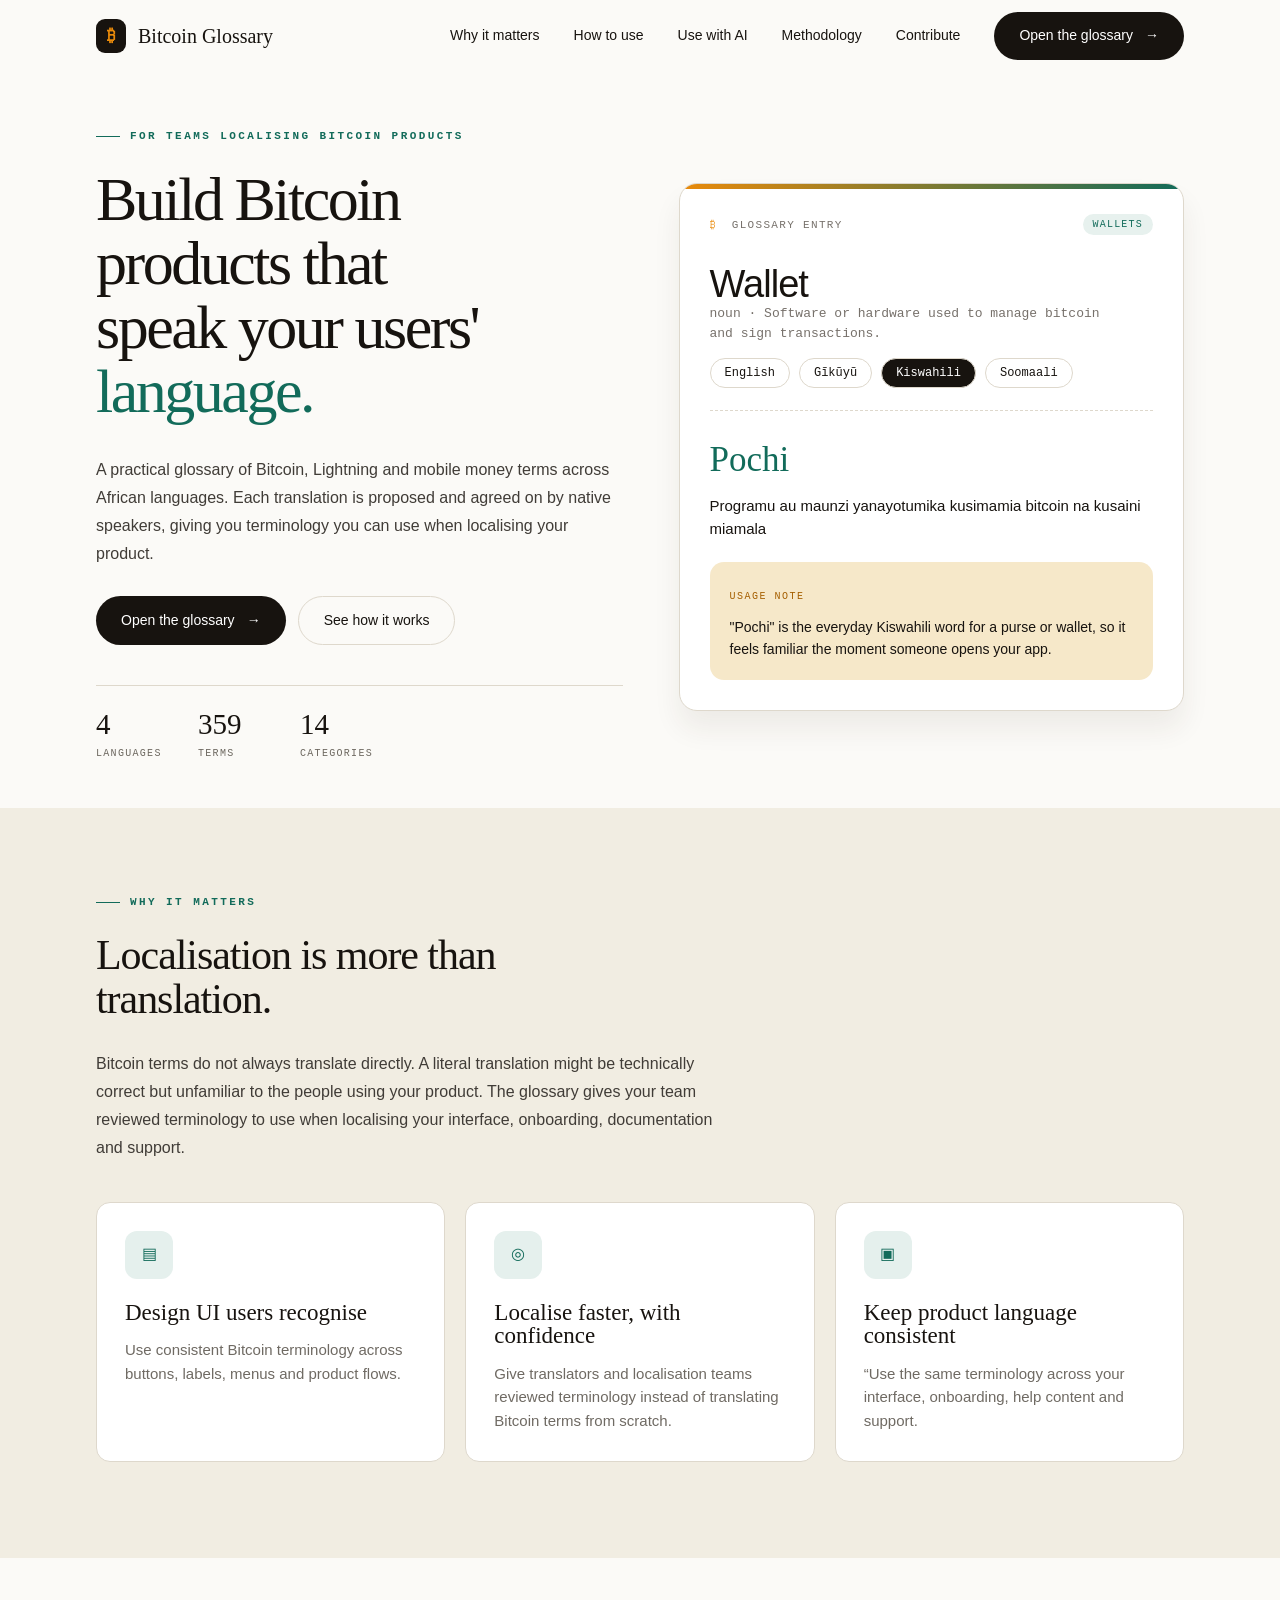
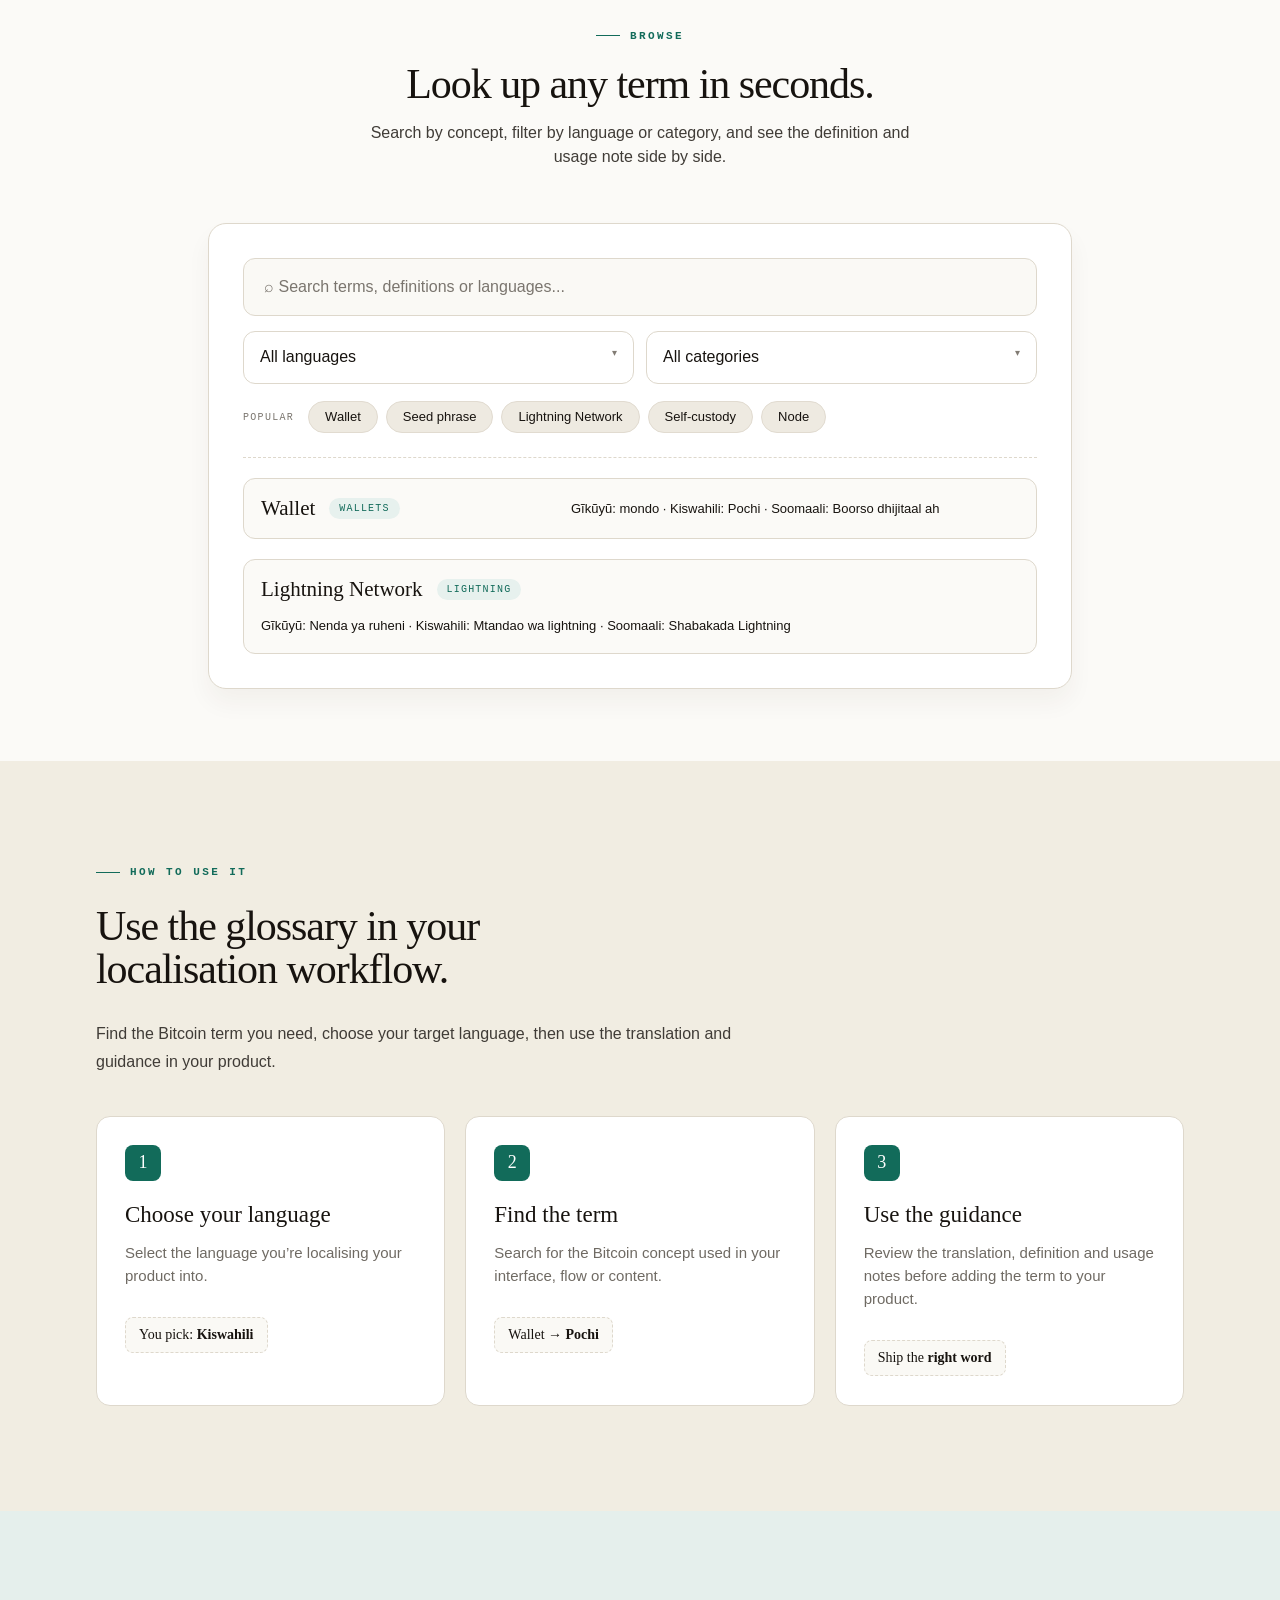
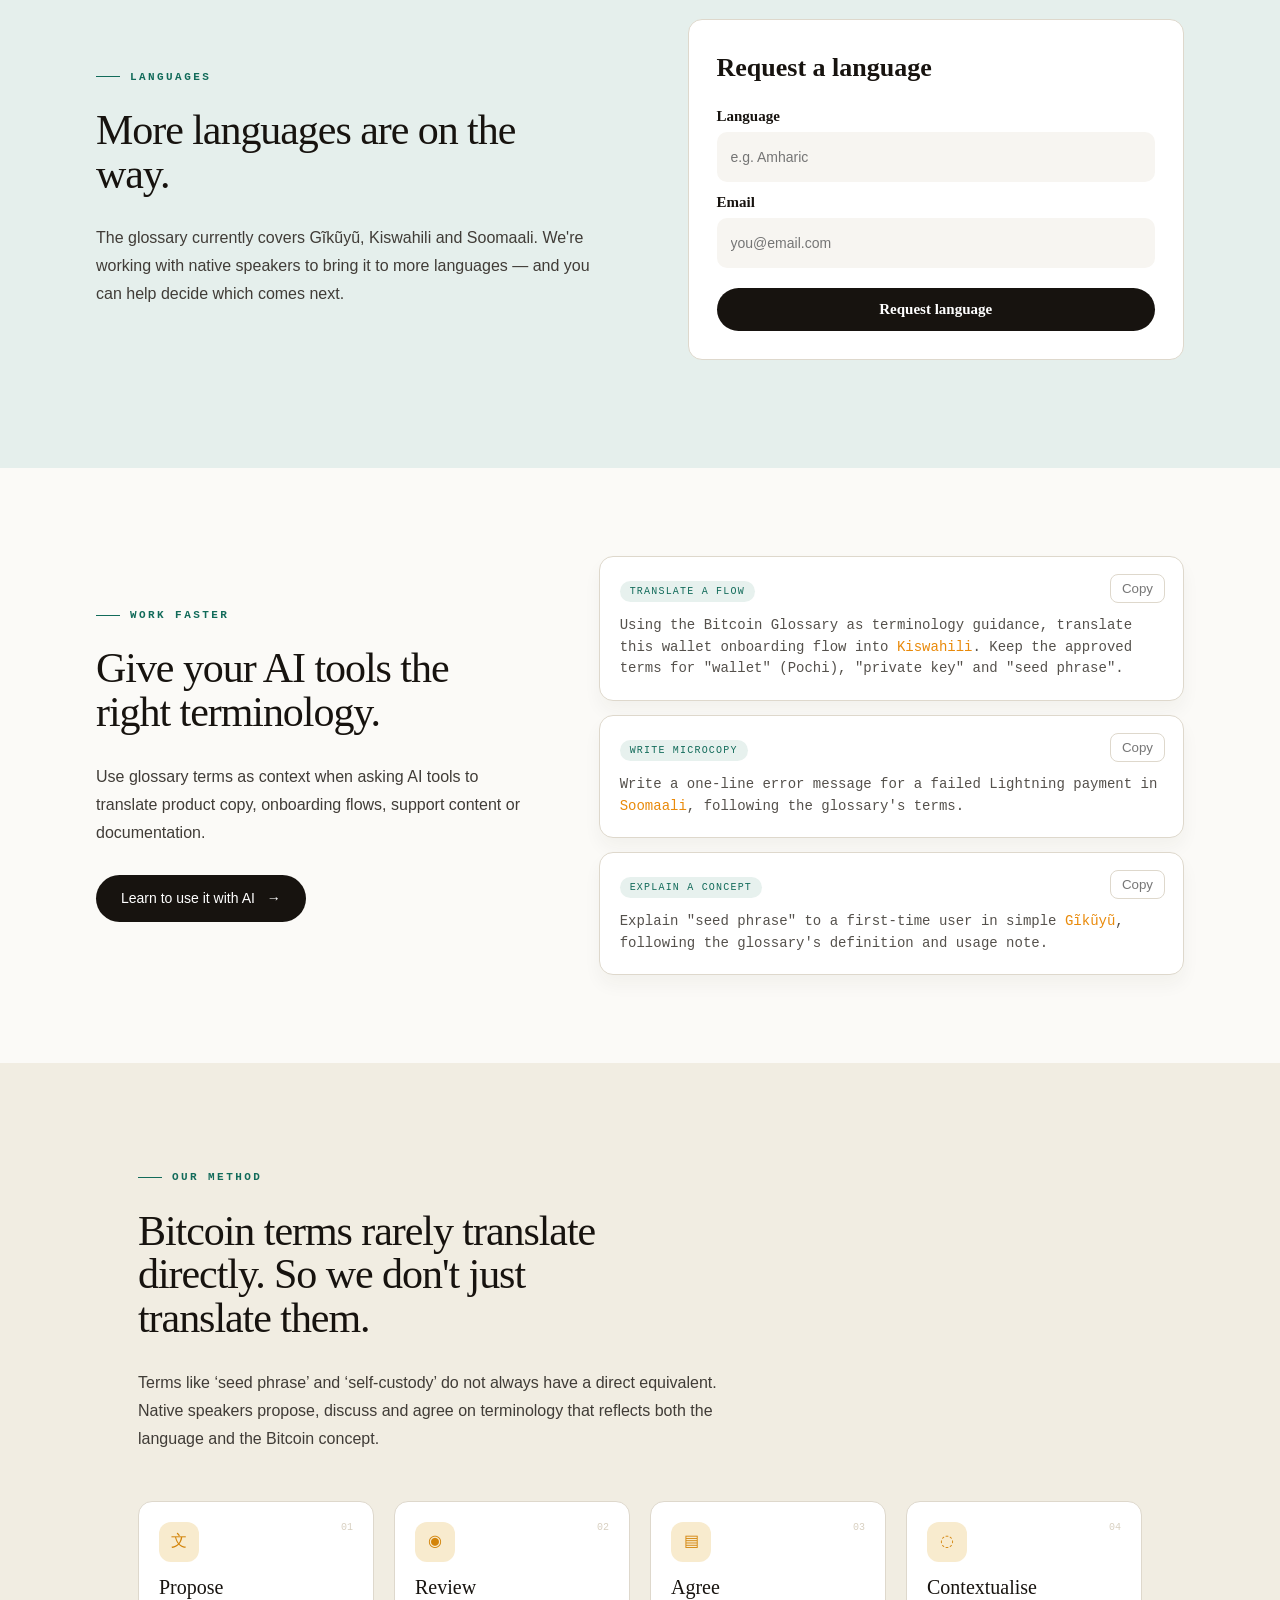
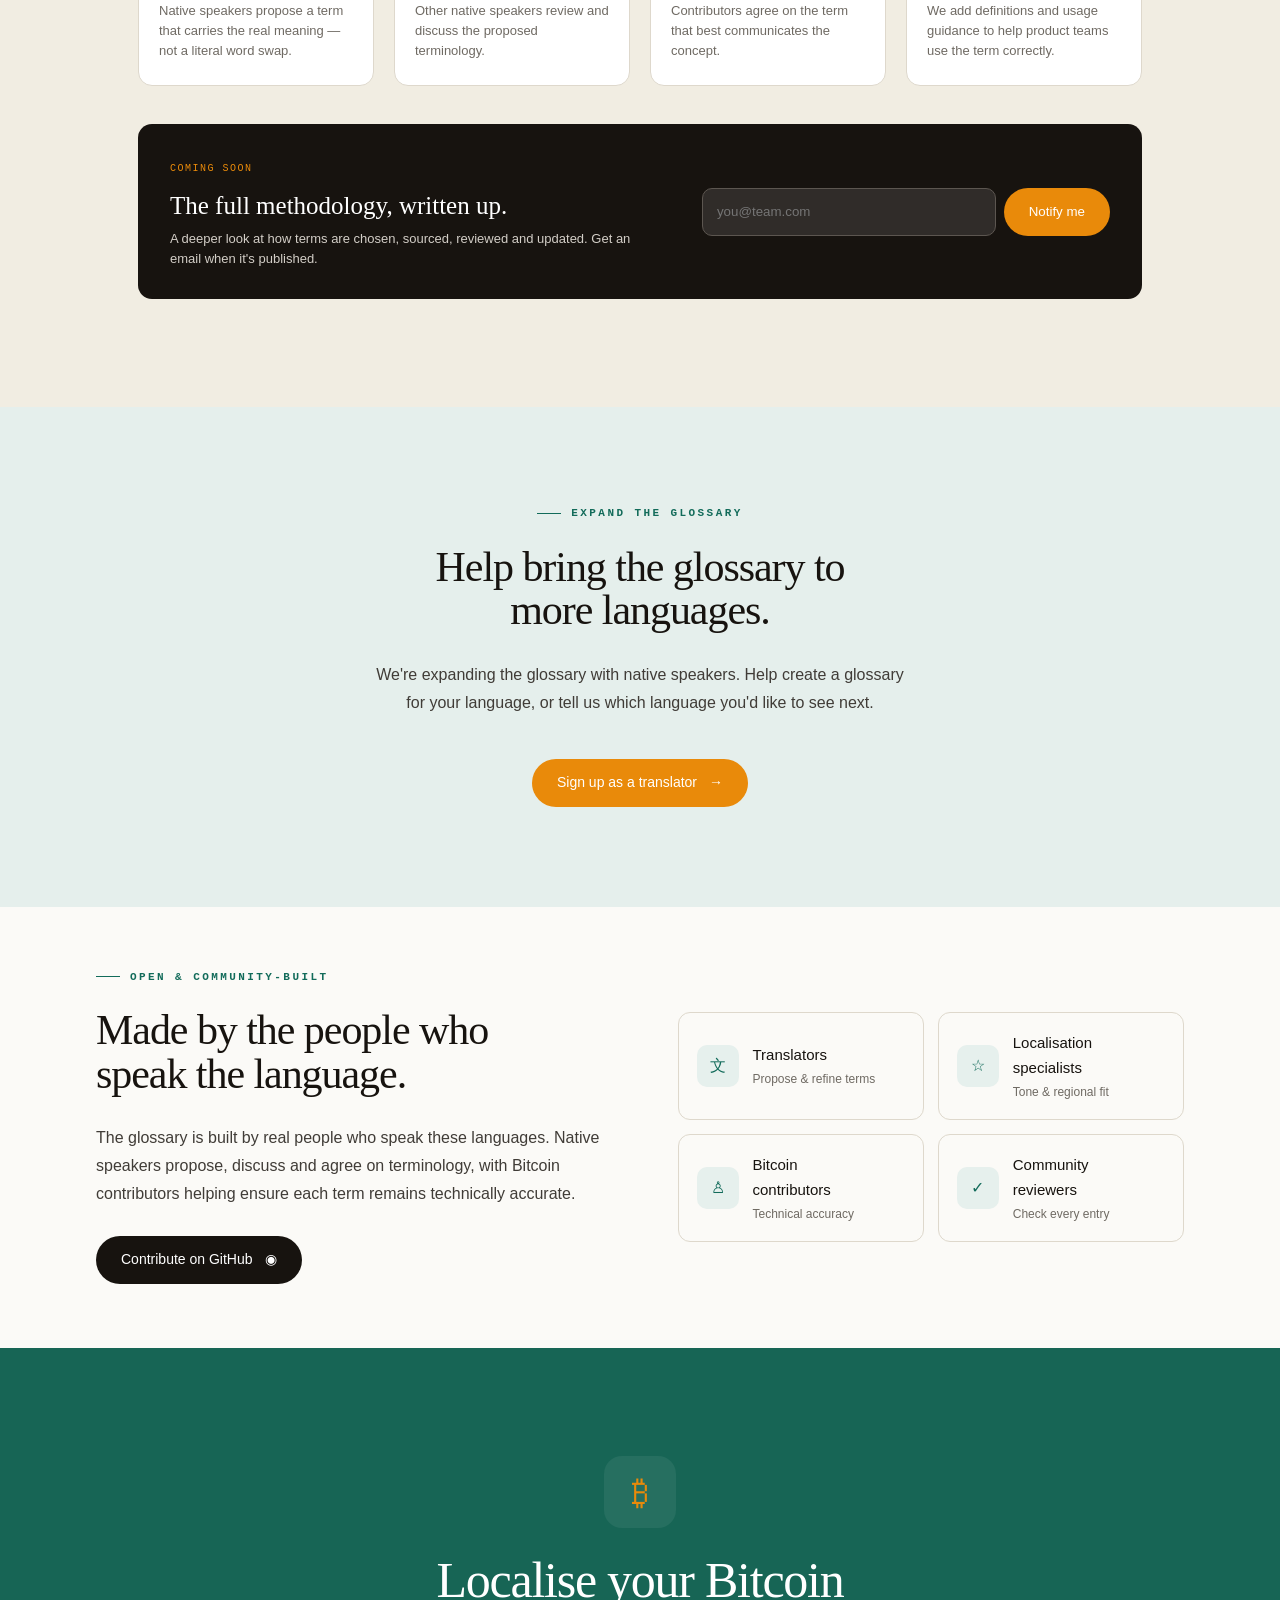
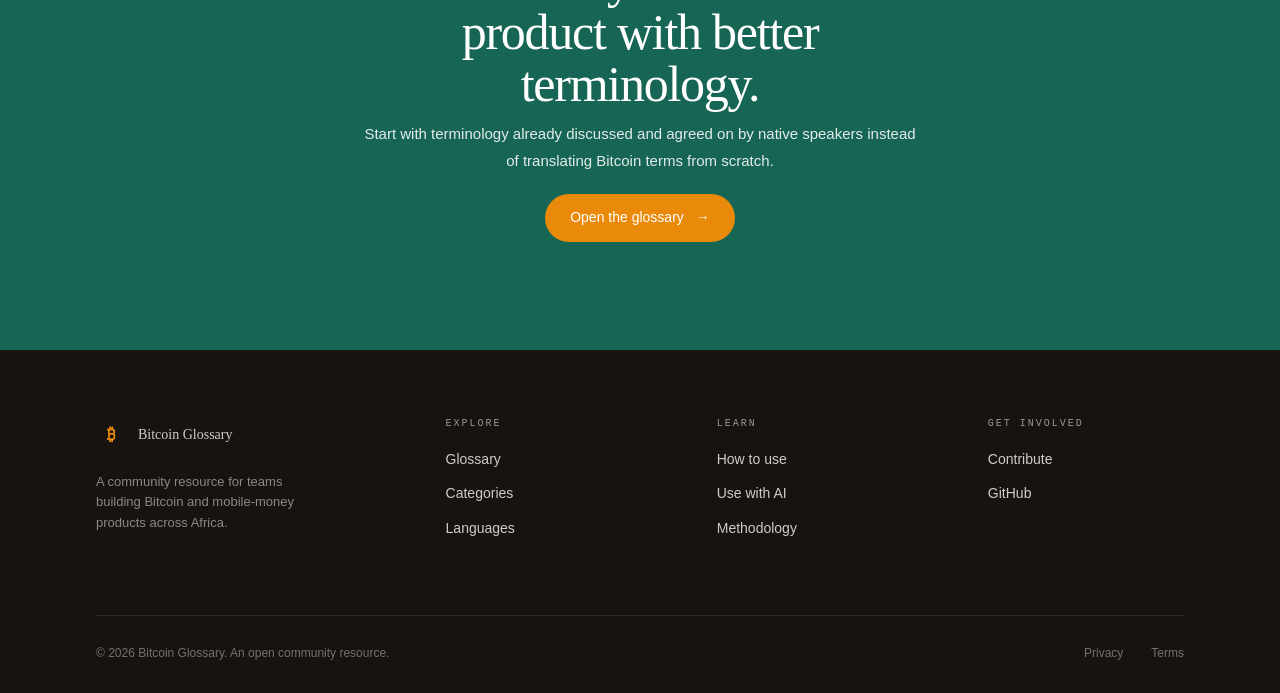
==== commit be84aeab: "inital commit" ====
--- a/index.html
+++ b/index.html
@@ -1,1245 +1,22 @@
 <!doctype html>
 <html lang="en">
 <head>
-<meta charset="utf-8">
-<meta name="viewport" content="width=device-width, initial-scale=1">
-<title>Bitcoin Glossary — terminology for teams localising Bitcoin products</title>
-<meta name="description" content="A practical glossary of Bitcoin, Lightning and mobile money terms across African languages. Each translation is proposed and agreed on by native speakers, giving product teams terminology they can ship.">
-<meta name="color-scheme" content="light">
-<link rel="icon" href="data:image/svg+xml,<svg xmlns='http://www.w3.org/2000/svg' viewBox='0 0 32 32'><rect width='32' height='32' rx='9' fill='%2317140f'/><text x='16' y='23' font-size='19' font-family='Georgia,serif' font-weight='700' fill='%23f0a02a' text-anchor='middle'>&#8383;</text></svg>">
-
-<meta property="og:type" content="website">
-<meta property="og:title" content="Bitcoin Glossary — build products that speak your users' language">
-<meta property="og:description" content="359 Bitcoin, Lightning and mobile money terms across African languages, reviewed by native speakers.">
-<meta property="og:url" content="https://glossary.exonumia.africa/">
-
-<link rel="preconnect" href="https://fonts.googleapis.com">
-<link rel="preconnect" href="https://fonts.gstatic.com" crossorigin>
-<link rel="stylesheet" href="https://fonts.googleapis.com/css2?family=IBM+Plex+Mono:wght@400;500&family=Playfair+Display:wght@400;500;600;700&family=Work+Sans:wght@300;400;500;600&display=swap">
-
-<style>
-/* ============================================================ tokens */
-:root{
-  --cream:#f8f6f1;
-  --beige:#eee9de;
-  --mint:#dde9e2;
-  --ink:#17140f;
-  --body:#3d3931;
-  --muted:#6f6a61;
-  --green:#14564a;
-  --green-soft:#1d5b4c;
-  --amber:#d9871a;
-  --amber-lit:#f0a02a;
-  --card:#fff;
-  --field:#f4f1ea;
-  --line:rgba(23,20,15,.12);
-  --line-soft:rgba(23,20,15,.075);
-  --shadow:0 18px 40px -30px rgba(23,20,15,.45);
-  --amber-soft:#f7e7cb;
-  --amber-deep:#a56d0e;
-  --amber-hover:#c87a12;
-  --ink-deep:#1c1712;
-  --ink-field:#2a241d;
-  --ink-hover:#241f18;
-  --paper-warm:#fdfbf7;
-  --focus:var(--green);
-
-  --r-sm:10px;
-  --r-md:12px;
-  --r-lg:18px;
-
-  --serif:"Playfair Display","Iowan Old Style","Palatino Linotype",Georgia,serif;
-  --sans:"Work Sans",-apple-system,BlinkMacSystemFont,"Segoe UI",Roboto,Helvetica,Arial,sans-serif;
-  --mono:"IBM Plex Mono",ui-monospace,SFMono-Regular,Menlo,Consolas,monospace;
-
-  --maxw:1088px;
-  --pad:24px;
-}
-
-/* ============================================================ base */
-*,*::before,*::after{box-sizing:border-box}
-html{-webkit-text-size-adjust:100%;scroll-behavior:smooth}
-body{
-  margin:0;
-  background:var(--cream);
-  color:var(--body);
-  font:400 16.5px/1.65 var(--sans);
-  -webkit-font-smoothing:antialiased;
-  text-rendering:optimizeLegibility;
-}
-img,svg{max-width:100%}
-a{color:inherit}
-button,input,select{font:inherit;color:inherit}
-h1,h2,h3{margin:0;color:var(--ink);font-family:var(--serif);font-weight:600;letter-spacing:-.015em}
-p{margin:0}
-.sr-only{position:absolute;width:1px;height:1px;margin:-1px;padding:0;overflow:hidden;clip:rect(0 0 0 0);white-space:nowrap;border:0}
-:focus-visible{outline:2px solid var(--focus);outline-offset:3px;border-radius:4px}
-.band,.finale,.colophon{--focus:var(--amber-lit)}
-@media (prefers-reduced-motion:reduce){
-  html{scroll-behavior:auto}
-  *{animation-duration:.01ms!important;transition-duration:.01ms!important}
-}
-
-.wrap{width:100%;max-width:var(--maxw);margin:0 auto;padding:0 var(--pad)}
-.skip{position:absolute;left:-9999px;top:0;background:var(--ink);color:var(--cream);padding:12px 18px;border-radius:0 0 var(--r-sm) 0;z-index:100}
-.skip:focus{left:0}
-
-/* ============================================================ shared bits */
-.eyebrow{
-  display:flex;align-items:center;gap:12px;margin-bottom:22px;
-  font:500 11.5px/1 var(--mono);letter-spacing:.14em;text-transform:uppercase;color:var(--green-soft);
-}
-.eyebrow::before{content:"";width:26px;height:1px;background:currentColor;flex:none;opacity:.7}
-.eyebrow.is-centred{justify-content:center}
-
-.lede{max-width:44ch;color:var(--body)}
-.lede.is-centred{margin-inline:auto;text-align:center}
-
-.h-hero{font-size:clamp(2.55rem,5.1vw,4.1rem);line-height:1.06}
-.h-sec{font-size:clamp(1.95rem,3.5vw,2.75rem);line-height:1.12}
-.accent{color:var(--green)}
-
-.btn{
-  display:inline-flex;align-items:center;gap:10px;
-  padding:15px 27px;border:1px solid transparent;border-radius:999px;
-  font:500 15.5px/1 var(--sans);text-decoration:none;cursor:pointer;
-  transition:transform .18s ease,background .18s ease,box-shadow .18s ease,border-color .18s ease;
-}
-.btn:hover{transform:translateY(-1px)}
-.btn svg{flex:none}
-.btn--dark{background:var(--ink);color:var(--paper-warm)}
-.btn--dark:hover{background:var(--ink-hover);box-shadow:0 12px 24px -16px rgba(23,20,15,.9)}
-.btn--ghost{background:transparent;border-color:var(--line);color:var(--ink)}
-.btn--ghost:hover{background:var(--card);border-color:rgba(23,20,15,.22)}
-.btn--amber{background:var(--amber);color:var(--paper-warm)}
-.btn--amber:hover{background:var(--amber-hover);box-shadow:0 12px 26px -16px rgba(217,135,26,.95)}
-.btn--sm{padding:12px 22px;font-size:15px}
-
-.section{padding:104px 0}
-.section--cream{background:var(--cream)}
-.section--beige{background:var(--beige)}
-.section--mint{background:var(--mint)}
-
-/* cards are flat; interactive/surface cards (.entry, .finder, .form-card) carry --shadow */
-.card{background:var(--card);border:1px solid var(--line-soft);border-radius:var(--r-lg)}
-.grid-3{display:grid;grid-template-columns:repeat(3,minmax(0,1fr));gap:26px}
-.grid-4{display:grid;grid-template-columns:repeat(4,minmax(0,1fr));gap:26px}
-
-.tile{
-  display:grid;place-items:center;width:42px;height:42px;border-radius:var(--r-md);
-  background:var(--mint);color:var(--green);flex:none;
-}
-.tile svg{width:21px;height:21px;fill:none;stroke:currentColor;stroke-width:1.6;stroke-linecap:round;stroke-linejoin:round}
-
-/* ============================================================ header */
-.masthead{
-  position:sticky;top:0;z-index:60;
-  background:rgba(248,246,241,.86);
-  backdrop-filter:saturate(180%) blur(14px);
-  -webkit-backdrop-filter:saturate(180%) blur(14px);
-  border-bottom:1px solid var(--line-soft);
-}
-.masthead__inner{display:flex;align-items:center;gap:26px;height:69px}
-.brand{display:flex;align-items:center;gap:11px;text-decoration:none;flex:none}
-.mark{
-  display:grid;place-items:center;width:31px;height:31px;border-radius:var(--r-sm);
-  background:var(--ink);color:var(--amber-lit);
-  font:700 17px/1 var(--serif);
-}
-.brand__name{font:600 21px/1 var(--serif);color:var(--ink);letter-spacing:-.01em}
-.nav{display:flex;align-items:center;gap:30px;margin-left:auto}
-.nav a:not(.btn){font-size:15px;text-decoration:none;color:var(--body);transition:color .16s ease}
-.nav a:not(.btn):hover{color:var(--ink)}
-.masthead .btn{margin-left:26px}
-.burger{display:none;margin-left:auto;background:none;border:1px solid var(--line);border-radius:var(--r-sm);padding:9px;cursor:pointer}
-.burger svg{display:block;width:20px;height:20px;fill:none;stroke:var(--ink);stroke-width:1.7;stroke-linecap:round}
-
-/* ============================================================ hero */
-.hero{padding:112px 0 96px}
-.hero__grid{display:grid;grid-template-columns:1.02fr .98fr;gap:64px;align-items:center}
-.hero .lede{margin-top:26px;max-width:46ch}
-.hero__actions{display:flex;flex-wrap:wrap;gap:14px;margin-top:34px}
-.stats{display:flex;gap:52px;margin-top:44px;padding-top:30px;border-top:1px solid var(--line)}
-.stat{display:flex;flex-direction:column}
-.stat__num{order:-1;margin:0;font:500 30px/1 var(--serif);color:var(--ink)}
-.stat__label{margin-top:9px;font:400 10.5px/1 var(--mono);letter-spacing:.13em;text-transform:uppercase;color:var(--muted)}
-
-/* entry showcase card */
-.entry{position:relative;overflow:hidden;border-radius:var(--r-lg);box-shadow:var(--shadow)}
-.entry::before{
-  content:"";position:absolute;inset:0 0 auto;height:4px;
-  background:linear-gradient(90deg,var(--amber-lit),#c98b2a 34%,#2c6b57 66%,var(--green));
-}
-.entry__inner{padding:30px 28px 28px}
-.entry__top{display:flex;align-items:center;justify-content:space-between;gap:14px;margin-bottom:20px}
-.entry__kicker{display:flex;align-items:center;gap:8px;font:400 11.5px/1 var(--mono);letter-spacing:.13em;text-transform:uppercase;color:var(--muted)}
-.entry__kicker b{color:var(--amber);font-weight:500}
-.pill{
-  padding:5px 11px;border-radius:var(--r-md);background:var(--mint);color:var(--green);
-  font:500 10px/1 var(--mono);letter-spacing:.13em;text-transform:uppercase;
-}
-.entry__term{font-size:2.3rem;line-height:1.1;font-weight:500}
-.entry__gloss{margin-top:8px;font:400 13px/1.62 var(--mono);color:var(--muted)}
-.entry__langs{display:flex;flex-wrap:wrap;gap:8px;margin-top:20px}
-.lang-btn{
-  padding:8px 15px;border:1px solid var(--line);border-radius:999px;background:transparent;
-  font:400 13px/1 var(--mono);color:var(--body);cursor:pointer;transition:all .16s ease;
-}
-.lang-btn:hover{border-color:rgba(23,20,15,.28)}
-.lang-btn[aria-pressed=true]{background:var(--ink);border-color:var(--ink);color:var(--paper-warm)}
-.entry__rule{margin:22px 0;border:0;border-top:1px dashed rgba(23,20,15,.18)}
-.entry__translation{font:500 1.75rem/1.2 var(--serif);color:var(--green)}
-.entry__meaning{margin-top:10px;font-size:15.5px;line-height:1.6;color:var(--body)}
-.note{margin-top:20px;padding:16px 18px;border-radius:var(--r-md);background:var(--amber-soft)}
-.note__label{font:500 10.5px/1 var(--mono);letter-spacing:.13em;text-transform:uppercase;color:var(--amber-deep)}
-.note p{margin-top:9px;font-size:14.5px;line-height:1.58;color:var(--body)}
-
-/* ============================================================ value cards */
-.value__head{max-width:60ch;margin-bottom:52px}
-.value__head .lede{margin-top:18px;max-width:64ch}
-.feature{padding:26px 24px 30px}
-.feature h3{margin:22px 0 12px;font-size:1.28rem;line-height:1.28}
-.feature p{font-size:15.5px;line-height:1.6;color:var(--muted)}
-
-/* ============================================================ browse */
-.browse__head{max-width:34ch;margin:0 auto 46px;text-align:center}
-.browse__head .lede{margin-top:16px}
-.finder{max-width:872px;margin:0 auto;padding:30px;border-radius:var(--r-lg);box-shadow:var(--shadow)}
-.finder__search{position:relative}
-.finder__search svg{position:absolute;left:18px;top:50%;transform:translateY(-50%);width:19px;height:19px;fill:none;stroke:var(--muted);stroke-width:1.7;stroke-linecap:round}
-.finder__search input{
-  width:100%;padding:15px 18px 15px 48px;border:1px solid transparent;border-radius:var(--r-md);
-  background:var(--field);font-size:15.5px;
-}
-.finder__search input::placeholder{color:var(--muted)}
-.finder__search input:focus{outline:none;border-color:var(--green);background:var(--card)}
-.finder__filters{display:grid;grid-template-columns:repeat(2,minmax(0,1fr));gap:22px;margin-top:20px}
-.select{position:relative}
-.select select{
-  width:100%;padding:14px 40px 14px 17px;border:1px solid transparent;border-radius:var(--r-md);
-  background:var(--field);font-size:15.5px;appearance:none;cursor:pointer;
-}
-.select select:focus{outline:none;border-color:var(--green);background:var(--card)}
-.select::after{content:"";position:absolute;right:18px;top:50%;width:0;height:0;margin-top:-2px;border:5px solid transparent;border-top-color:var(--muted);pointer-events:none}
-.popular{display:flex;flex-wrap:wrap;align-items:center;gap:10px;margin-top:22px}
-.popular__label{font:400 10.5px/1 var(--mono);letter-spacing:.13em;text-transform:uppercase;color:var(--muted);margin-right:4px}
-.chip{padding:8px 16px;border:1px solid transparent;border-radius:999px;background:var(--beige);font-size:14.5px;color:var(--body);cursor:pointer;transition:all .16s ease}
-.chip:hover{background:var(--mint);color:var(--green)}
-.finder__rule{margin:24px 0 20px;border:0;border-top:1px dashed rgba(23,20,15,.2)}
-.results{display:flex;flex-direction:column;gap:14px}
-.result{
-  display:flex;flex-wrap:wrap;align-items:center;justify-content:space-between;gap:10px 20px;
-  padding:16px 20px;border:1px solid var(--line-soft);border-radius:var(--r-md);
-  text-decoration:none;color:inherit;transition:background .16s ease,border-color .16s ease;
-}
-.result:hover,.result:focus-visible{background:var(--mint);border-color:transparent}
-.result__head{display:flex;align-items:center;gap:11px;min-width:0}
-.result__term{font:500 1.32rem/1.2 var(--serif);color:var(--ink)}
-.result__langs{font-size:14.5px;color:var(--muted)}
-.result__langs b{font-weight:500;color:var(--ink)}
-.result__langs span+span::before{content:" · ";color:var(--muted)}
-.finder__msg{padding:22px 4px;font-size:15px;color:var(--muted)}
-.finder__msg a{color:var(--green)}
-
-/* ============================================================ steps */
-.steps__head{max-width:52ch;margin-bottom:52px}
-.steps__head .lede{margin-top:22px;max-width:58ch}
-.step{display:flex;flex-direction:column;padding:26px 24px 28px}
-.step__num{display:grid;place-items:center;width:38px;height:38px;border-radius:var(--r-sm);background:var(--green);color:var(--paper-warm);font:500 16px/1 var(--serif)}
-.step h3{margin:22px 0 12px;font-size:1.28rem}
-.step p{font-size:15.5px;line-height:1.6;color:var(--muted)}
-.step__tag{
-  align-self:flex-start;margin-top:auto;padding-top:26px;
-}
-.tag{
-  display:inline-block;padding:10px 16px;border:1px solid var(--line-soft);border-radius:var(--r-sm);
-  background:var(--field);font-size:15px;color:var(--body);
-}
-.tag b{color:var(--ink)}
-
-/* ============================================================ request */
-.split{display:grid;grid-template-columns:1fr 1fr;gap:72px;align-items:center}
-.form-card{padding:34px 32px 32px;border-radius:var(--r-lg);box-shadow:var(--shadow)}
-.form-card h3{font-size:1.6rem;margin-bottom:22px}
-.field+.field{margin-top:18px}
-.field label{display:block;margin-bottom:9px;font:600 15px/1 var(--serif);color:var(--ink)}
-.field input{
-  width:100%;padding:14px 17px;border:1px solid transparent;border-radius:var(--r-md);
-  background:var(--field);font-size:15.5px;
-}
-.field input::placeholder{color:var(--muted)}
-.field input:focus{outline:none;border-color:var(--green);background:var(--card)}
-.form-card .btn{width:100%;justify-content:center;margin-top:24px;font-size:16px}
-.form-note{margin-top:16px;font-size:14.5px;line-height:1.55;color:var(--muted)}
-.form-note a{color:var(--green)}
-.form-note[hidden]{display:none}
-
-/* ============================================================ AI prompts */
-.prompts{display:flex;flex-direction:column;gap:18px}
-.prompt{padding:18px 20px 20px}
-.prompt__top{display:flex;align-items:center;justify-content:space-between;gap:14px;margin-bottom:14px}
-.prompt__label{padding:5px 11px;border-radius:var(--r-md);background:var(--mint);color:var(--green);font:500 10px/1 var(--mono);letter-spacing:.13em;text-transform:uppercase}
-.copy{padding:6px 13px;border:1px solid var(--line);border-radius:var(--r-sm);background:transparent;font-size:13.5px;color:var(--body);cursor:pointer;transition:all .16s ease}
-.copy:hover{background:var(--beige)}
-.copy[data-done=true]{border-color:var(--green);color:var(--green)}
-.prompt p{font:400 13.5px/1.72 var(--mono);color:var(--body)}
-.prompt .hl{color:var(--amber);font-style:normal}
-
-/* ============================================================ method */
-.method__head{max-width:44ch;margin-bottom:52px}
-.method__head .lede{margin-top:22px;max-width:58ch}
-.method-card{padding:26px 24px 28px}
-.method-card h3{margin:22px 0 12px;font-size:1.28rem}
-.method-card p{font-size:15.5px;line-height:1.6;color:var(--muted)}
-.band{
-  display:grid;grid-template-columns:1.25fr .75fr;gap:44px;align-items:center;
-  margin-top:32px;padding:40px 44px;border-radius:var(--r-lg);background:var(--ink-deep);color:rgba(255,255,255,.72);
-}
-.band__kicker{font:500 11px/1 var(--mono);letter-spacing:.14em;text-transform:uppercase;color:var(--amber-lit)}
-.band h3{margin:16px 0 12px;font-size:1.72rem;color:var(--paper-warm)}
-.band p{font-size:15.5px;line-height:1.6;max-width:52ch}
-.band form{display:flex;gap:12px}
-.band input{
-  flex:1;min-width:0;padding:14px 20px;border:1px solid rgba(255,255,255,.14);border-radius:999px;
-  background:var(--ink-field);color:var(--paper-warm);font-size:15px;
-}
-.band input::placeholder{color:rgba(255,255,255,.42)}
-.band input:focus{outline:none;border-color:var(--amber)}
-.band .form-note{color:rgba(255,255,255,.6);grid-column:1/-1;margin-top:0}
-.band .form-note a{color:var(--amber-lit)}
-
-/* ============================================================ expand */
-.expand{text-align:center}
-.expand h2{max-width:18ch;margin:0 auto}
-.expand .lede{margin:22px auto 38px;max-width:56ch}
-
-/* ============================================================ community */
-.roles{display:grid;grid-template-columns:repeat(2,minmax(0,1fr));gap:18px}
-.role{display:flex;align-items:center;gap:14px;padding:18px 20px}
-.role__name{display:block;font-size:15.5px;color:var(--ink);line-height:1.32}
-.role__sub{display:block;margin-top:4px;font-size:14px;color:var(--muted)}
-.community .lede{margin-top:20px;max-width:52ch}
-.community .btn{margin-top:32px}
-.community .btn svg{width:18px;height:18px;fill:currentColor}
-
-/* ============================================================ final CTA */
-.finale{background:var(--green);color:rgba(255,255,255,.8);padding:112px 0;text-align:center}
-.finale__mark{display:grid;place-items:center;width:57px;height:57px;margin:0 auto 34px;border-radius:var(--r-lg);background:rgba(255,255,255,.09);color:var(--amber-lit);font:700 29px/1 var(--serif)}
-.finale h2{max-width:16ch;margin:0 auto;color:var(--paper-warm);font-size:clamp(2.2rem,4.4vw,3.4rem);line-height:1.1}
-.finale p{max-width:54ch;margin:24px auto 38px;font-size:16.5px;line-height:1.6}
-
-/* ============================================================ footer */
-.colophon{background:var(--ink-deep);color:rgba(255,255,255,.62);padding:74px 0 40px}
-.colophon__grid{display:grid;grid-template-columns:1.7fr repeat(3,1fr);gap:40px}
-.colophon .brand__name{color:var(--paper-warm)}
-.colophon .mark{background:transparent;color:var(--amber-lit);width:auto;height:auto;font-size:22px}
-.colophon__about{margin-top:20px;font-size:15px;line-height:1.6;max-width:30ch}
-.colophon h2{font:400 10.5px/1 var(--mono);letter-spacing:.14em;text-transform:uppercase;color:rgba(255,255,255,.42)}
-.colophon ul{margin:20px 0 0;padding:0;list-style:none}
-.colophon li+li{margin-top:13px}
-.colophon a{font-size:15px;text-decoration:none;color:rgba(255,255,255,.78);transition:color .16s ease}
-.colophon a:hover{color:var(--paper-warm)}
-.colophon__base{
-  display:flex;flex-wrap:wrap;justify-content:space-between;gap:16px;
-  margin-top:50px;padding-top:26px;border-top:1px solid rgba(255,255,255,.1);
-  font-size:14px;color:rgba(255,255,255,.5);
-}
-
-/* ============================================================ responsive */
-@media (max-width:1000px){
-  .hero__grid,.split{grid-template-columns:1fr;gap:48px}
-  .grid-4{grid-template-columns:repeat(2,minmax(0,1fr))}
-  .band{grid-template-columns:1fr;gap:28px;padding:34px 30px}
-  .colophon__grid{grid-template-columns:1fr 1fr;gap:36px}
-}
-@media (max-width:820px){
-  .nav,.masthead .btn{display:none}
-  .masthead.is-open .nav{
-    display:flex;position:absolute;left:0;right:0;top:69px;flex-direction:column;align-items:flex-start;
-    gap:0;padding:8px var(--pad) 20px;background:rgba(248,246,241,.97);
-    backdrop-filter:blur(14px);-webkit-backdrop-filter:blur(14px);
-    border-bottom:1px solid var(--line-soft);
-  }
-  .masthead.is-open .nav a{width:100%;padding:13px 0;border-bottom:1px solid var(--line-soft)}
-  .masthead.is-open .btn{display:inline-flex;margin:18px 0 0}
-  .burger{display:block}
-  .section{padding:72px 0}
-  .hero{padding:64px 0 56px}
-  .grid-3{grid-template-columns:1fr;gap:18px}
-  .stats{gap:34px}
-  .finder{padding:22px}
-  .finder__filters{grid-template-columns:1fr;gap:14px}
-  .roles{grid-template-columns:1fr}
-  .value__head,.steps__head,.method__head{margin-bottom:36px}
-  .finale{padding:80px 0}
-}
-@media (max-width:560px){
-  .grid-4{grid-template-columns:1fr}
-  .colophon__grid{grid-template-columns:1fr}
-  .band form{flex-direction:column}
-  .band .btn{justify-content:center}
-  .entry__inner{padding:26px 22px 24px}
-  .stats{flex-wrap:wrap;gap:26px 34px}
-}
-</style>
+<meta charset="utf-8"><meta name="viewport" content="width=device-width,initial-scale=1">
+<title>Bitcoin Glossary</title><link rel="stylesheet" href="styles.css">
 </head>
 <body>
-
-<a class="skip" href="#browse">Skip to the glossary search</a>
-
-<header class="masthead" id="masthead">
-  <div class="wrap masthead__inner">
-    <a class="brand" href="./">
-      <span class="mark" aria-hidden="true">₿</span>
-      <span class="brand__name">Bitcoin Glossary</span>
-    </a>
-
-    <nav class="nav" id="nav" aria-label="Sections">
-      <a href="#why">Why it matters</a>
-      <a href="#how">How to use</a>
-      <a href="#ai">Use with AI</a>
-      <a href="#methodology">Methodology</a>
-      <a href="#contribute">Contribute</a>
-      <a class="btn btn--dark btn--sm" href="peruse.html">Open the glossary
-        <svg width="15" height="15" viewBox="0 0 24 24" fill="none" stroke="currentColor" stroke-width="1.9" stroke-linecap="round" stroke-linejoin="round" aria-hidden="true"><path d="M4 12h15M13 6l6 6-6 6"/></svg>
-      </a>
-    </nav>
-
-    <button class="burger" id="burger" type="button" aria-expanded="false" aria-controls="nav">
-      <span class="sr-only">Menu</span>
-      <svg viewBox="0 0 24 24" aria-hidden="true"><path d="M4 7h16M4 12h16M4 17h16"/></svg>
-    </button>
-  </div>
-</header>
-
-<main>
-
-<!-- ===================================================== hero -->
-<section class="hero">
-  <div class="wrap hero__grid">
-    <div>
-      <p class="eyebrow">For teams localising Bitcoin products</p>
-      <h1 class="h-hero">Build Bitcoin products that speak your users&rsquo; <span class="accent">language.</span></h1>
-      <p class="lede">A practical glossary of Bitcoin, Lightning and mobile money terms across African languages. Each translation is proposed and agreed on by native speakers, giving you terminology you can use when localising your product.</p>
-
-      <div class="hero__actions">
-        <a class="btn btn--dark" href="peruse.html">Open the glossary
-          <svg width="16" height="16" viewBox="0 0 24 24" fill="none" stroke="currentColor" stroke-width="1.9" stroke-linecap="round" stroke-linejoin="round" aria-hidden="true"><path d="M4 12h15M13 6l6 6-6 6"/></svg>
-        </a>
-        <a class="btn btn--ghost" href="#how">See how it works</a>
-      </div>
-
-      <dl class="stats">
-        <div class="stat">
-          <dt class="stat__label">Languages</dt>
-          <dd class="stat__num" id="stat-langs">3</dd>
-        </div>
-        <div class="stat">
-          <dt class="stat__label">Terms</dt>
-          <dd class="stat__num" id="stat-terms">359</dd>
-        </div>
-        <div class="stat">
-          <dt class="stat__label">Categories</dt>
-          <dd class="stat__num" id="stat-cats">14</dd>
-        </div>
-      </dl>
-    </div>
-
-    <!-- showcase entry — real data from i18n/*.json -->
-    <article class="card entry" id="entry">
-      <div class="entry__inner">
-        <div class="entry__top">
-          <p class="entry__kicker"><b aria-hidden="true">₿</b> Glossary entry</p>
-          <span class="pill">Wallets</span>
-        </div>
-
-        <h2 class="entry__term">Wallet</h2>
-        <p class="entry__gloss">noun · Software or hardware used to manage bitcoin and sign transactions.</p>
-
-        <div class="entry__langs" role="group" aria-label="Show this entry in another language">
-          <button class="lang-btn" type="button" data-lang="en" aria-pressed="false">English</button>
-          <button class="lang-btn" type="button" data-lang="ki" aria-pressed="false">Gĩkũyũ</button>
-          <button class="lang-btn" type="button" data-lang="sw" aria-pressed="true">Kiswahili</button>
-          <button class="lang-btn" type="button" data-lang="so" aria-pressed="false">Soomaali</button>
-        </div>
-
-        <hr class="entry__rule">
-
-        <p class="entry__translation" id="entry-term">Pochi</p>
-        <p class="entry__meaning" id="entry-meaning">Programu au maunzi yanayotumika kusimamia bitcoin na kusaini miamala</p>
-
-        <div class="note">
-          <p class="note__label">Usage note</p>
-          <p id="entry-note">&ldquo;Pochi&rdquo; is the everyday Kiswahili word for a purse or wallet, so it feels familiar the moment someone opens your app.</p>
-        </div>
-      </div>
-    </article>
-  </div>
-</section>
-
-<!-- ===================================================== why it matters -->
-<section class="section section--beige" id="why">
-  <div class="wrap">
-    <div class="value__head">
-      <p class="eyebrow">Why it matters</p>
-      <h2 class="h-sec">Localisation is more than translation.</h2>
-      <p class="lede">Bitcoin terms do not always translate directly. A literal translation might be technically correct but unfamiliar to the people using your product. The glossary gives your team reviewed terminology to use when localising your interface, onboarding, documentation and support.</p>
-    </div>
-
-    <div class="grid-3">
-      <article class="card feature">
-        <span class="tile" aria-hidden="true">
-          <svg viewBox="0 0 24 24"><rect x="2.6" y="4.8" width="18.8" height="14.4" rx="2.4"/><path d="M2.6 9.4h18.8M6 14h6"/></svg>
-        </span>
-        <h3>Design UI users recognise</h3>
-        <p>Use consistent Bitcoin terminology across buttons, labels, menus and product flows.</p>
-      </article>
-
-      <article class="card feature">
-        <span class="tile" aria-hidden="true">
-          <svg viewBox="0 0 24 24"><circle cx="12" cy="12" r="9.2"/><path d="M2.8 12h18.4M12 2.8c2.5 2.6 3.8 5.8 3.8 9.2s-1.3 6.6-3.8 9.2c-2.5-2.6-3.8-5.8-3.8-9.2S9.5 5.4 12 2.8Z"/></svg>
-        </span>
-        <h3>Localise faster, with confidence</h3>
-        <p>Give translators and localisation teams reviewed terminology instead of translating Bitcoin terms from scratch.</p>
-      </article>
-
-      <article class="card feature">
-        <span class="tile" aria-hidden="true">
-          <svg viewBox="0 0 24 24"><path d="M20.4 15.2a2 2 0 0 1-2 2H8.2L4 20.6V5.4a2 2 0 0 1 2-2h12.4a2 2 0 0 1 2 2Z"/><path d="M8 8.6h8M8 12.2h5"/></svg>
-        </span>
-        <h3>Keep product language consistent</h3>
-        <p>Use the same terminology across your interface, onboarding, help content and support.</p>
-      </article>
-    </div>
-  </div>
-</section>
-
-<!-- ===================================================== browse -->
-<section class="section section--cream" id="browse">
-  <div class="wrap">
-    <div class="browse__head">
-      <p class="eyebrow is-centred">Browse</p>
-      <h2 class="h-sec">Look up any term in seconds.</h2>
-      <p class="lede is-centred">Search by concept, filter by language or category, and see the definition and usage note side by side.</p>
-    </div>
-
-    <div class="card finder">
-      <div class="finder__search">
-        <svg viewBox="0 0 24 24" aria-hidden="true"><circle cx="11" cy="11" r="6.6"/><path d="m16 16 4.6 4.6"/></svg>
-        <input id="finder-q" type="search" autocomplete="off" spellcheck="false"
-               placeholder="Search terms, definitions or languages…" aria-label="Search the glossary">
-      </div>
-
-      <div class="finder__filters">
-        <label class="select">
-          <span class="sr-only">Language</span>
-          <select id="finder-lang" aria-label="Filter by language">
-            <option value="">All languages</option>
-            <option value="ki">Gĩkũyũ</option>
-            <option value="sw">Kiswahili</option>
-            <option value="so">Soomaali</option>
-          </select>
-        </label>
-        <label class="select">
-          <span class="sr-only">Category</span>
-          <select id="finder-cat" aria-label="Filter by category">
-            <option value="">All categories</option>
-          </select>
-        </label>
-      </div>
-
-      <div class="popular">
-        <span class="popular__label">Popular</span>
-        <button class="chip" type="button">Wallet</button>
-        <button class="chip" type="button">Seed phrase</button>
-        <button class="chip" type="button">Lightning Network</button>
-        <button class="chip" type="button">Self-custody</button>
-        <button class="chip" type="button">Node</button>
-      </div>
-
-      <hr class="finder__rule">
-
-      <div class="results" id="results">
-        <a class="result" href="peruse.html#wallets/wallet">
-          <span class="result__head">
-            <span class="result__term">Wallet</span>
-            <span class="pill">Wallets</span>
-          </span>
-          <span class="result__langs">
-            <span>Gĩkũyũ: <b>mondo</b></span>
-            <span>Kiswahili: <b>Pochi</b></span>
-            <span>Soomaali: <b>Boorso dhijitaal ah</b></span>
-          </span>
-        </a>
-        <a class="result" href="peruse.html#lightning-network/lightning-network">
-          <span class="result__head">
-            <span class="result__term">Lightning Network</span>
-            <span class="pill">Lightning</span>
-          </span>
-          <span class="result__langs">
-            <span>Gĩkũyũ: <b>Nenda ya ruheni</b></span>
-            <span>Kiswahili: <b>Mtandao wa lightning</b></span>
-            <span>Soomaali: <b>Shabakada Lightning</b></span>
-          </span>
-        </a>
-      </div>
-
-      <p class="finder__msg" id="finder-msg" hidden></p>
-    </div>
-  </div>
-</section>
-
-<!-- ===================================================== how to use -->
-<section class="section section--beige" id="how">
-  <div class="wrap">
-    <div class="steps__head">
-      <p class="eyebrow">How to use it</p>
-      <h2 class="h-sec">Use the glossary in your localisation workflow.</h2>
-      <p class="lede">Find the Bitcoin term you need, choose your target language, then use the translation and guidance in your product.</p>
-    </div>
-
-    <div class="grid-3">
-      <article class="card step">
-        <span class="step__num" aria-hidden="true">1</span>
-        <h3>Choose your language</h3>
-        <p>Select the language you&rsquo;re localising your product into.</p>
-        <p class="step__tag"><span class="tag">You pick: <b>Kiswahili</b></span></p>
-      </article>
-
-      <article class="card step">
-        <span class="step__num" aria-hidden="true">2</span>
-        <h3>Find the term</h3>
-        <p>Search for the Bitcoin concept used in your interface, flow or content.</p>
-        <p class="step__tag"><span class="tag">Wallet → <b>Pochi</b></span></p>
-      </article>
-
-      <article class="card step">
-        <span class="step__num" aria-hidden="true">3</span>
-        <h3>Use the guidance</h3>
-        <p>Review the translation, definition and usage notes before adding the term to your product.</p>
-        <p class="step__tag"><span class="tag">Ship <b>the right word</b></span></p>
-      </article>
-    </div>
-  </div>
-</section>
-
-<!-- ===================================================== request a language -->
-<section class="section section--mint" id="languages">
-  <div class="wrap split">
-    <div>
-      <p class="eyebrow">Languages</p>
-      <h2 class="h-sec">More languages are on the way.</h2>
-      <p class="lede">The glossary currently covers Gĩkũyũ, Kiswahili and Soomaali. We&rsquo;re working with native speakers to bring it to more languages — and you can help decide which comes next.</p>
-    </div>
-
-    <!-- No submission endpoint is wired up yet: the handler in the script below
-         points people at a GitHub issue instead of silently dropping the form. -->
-    <form class="card form-card" id="request-form" novalidate>
-      <h3>Request a language</h3>
-      <div class="field">
-        <label for="request-language">Language</label>
-        <input id="request-language" name="language" type="text" placeholder="e.g. Amharic" required>
-      </div>
-      <div class="field">
-        <label for="request-email">Email</label>
-        <input id="request-email" name="email" type="email" placeholder="you@email.com" autocomplete="email">
-      </div>
-      <button class="btn btn--dark" type="submit">Request language</button>
-      <p class="form-note" id="request-note" role="status" hidden></p>
-    </form>
-  </div>
-</section>
-
-<!-- ===================================================== use with AI -->
-<section class="section section--cream" id="ai">
-  <div class="wrap split">
-    <div>
-      <p class="eyebrow">Work faster</p>
-      <h2 class="h-sec">Give your AI tools the right terminology.</h2>
-      <p class="lede">Use glossary terms as context when asking AI tools to translate product copy, onboarding flows, support content or documentation.</p>
-      <a class="btn btn--dark" href="https://github.com/exonumia-cc/glossary.exonumia.africa/blob/main/.claude/skills/glossary-localization/SKILL.md" target="_blank" rel="noopener">Learn to use it with AI
-        <svg width="16" height="16" viewBox="0 0 24 24" fill="none" stroke="currentColor" stroke-width="1.9" stroke-linecap="round" stroke-linejoin="round" aria-hidden="true"><path d="M4 12h15M13 6l6 6-6 6"/></svg>
-      </a>
-    </div>
-
-    <div class="prompts">
-      <article class="card prompt">
-        <div class="prompt__top">
-          <span class="prompt__label">Translate a flow</span>
-          <button class="copy" type="button">Copy</button>
-        </div>
-        <p>Using the Bitcoin Glossary as terminology guidance, translate this wallet onboarding flow into <em class="hl">Kiswahili</em>. Keep the approved terms for "wallet" (Pochi), "private key" and "seed phrase".</p>
-      </article>
-
-      <article class="card prompt">
-        <div class="prompt__top">
-          <span class="prompt__label">Write microcopy</span>
-          <button class="copy" type="button">Copy</button>
-        </div>
-        <p>Write a one-line error message for a failed Lightning payment in <em class="hl">Soomaali</em>, following the glossary&rsquo;s terms.</p>
-      </article>
-
-      <article class="card prompt">
-        <div class="prompt__top">
-          <span class="prompt__label">Explain a concept</span>
-          <button class="copy" type="button">Copy</button>
-        </div>
-        <p>Explain "seed phrase" to a first-time user in simple <em class="hl">Gĩkũyũ</em>, following the glossary&rsquo;s definition and usage note.</p>
-      </article>
-    </div>
-  </div>
-</section>
-
-<!-- ===================================================== methodology -->
-<section class="section section--beige" id="methodology">
-  <div class="wrap">
-    <div class="method__head">
-      <p class="eyebrow">Our method</p>
-      <h2 class="h-sec">Bitcoin terms rarely translate directly. So we don&rsquo;t just translate them.</h2>
-      <p class="lede">Terms like &lsquo;seed phrase&rsquo; and &lsquo;self-custody&rsquo; do not always have a direct equivalent. Native speakers propose, discuss and agree on terminology that reflects both the language and the Bitcoin concept.</p>
-    </div>
-
-    <div class="grid-4">
-      <article class="card method-card">
-        <span class="tile" aria-hidden="true">
-          <svg viewBox="0 0 24 24"><path d="M3.4 6.2h7.2M7 3.6v2.6M9.2 6.2c0 3.6-2.4 6.6-5.8 8"/><path d="M5.6 9.6c1 2.2 2.9 3.9 4.9 4.6"/><path d="m12.4 20.4 4-9.4 4 9.4M14 17.2h5"/></svg>
-        </span>
-        <h3>Propose</h3>
-        <p>Native speakers propose a term that carries the real meaning — not a literal word swap.</p>
-      </article>
-
-      <article class="card method-card">
-        <span class="tile" aria-hidden="true">
-          <svg viewBox="0 0 24 24"><path d="M1.8 12S5.6 5.4 12 5.4 22.2 12 22.2 12 18.4 18.6 12 18.6 1.8 12 1.8 12Z"/><circle cx="12" cy="12" r="2.9"/></svg>
-        </span>
-        <h3>Review</h3>
-        <p>Other native speakers review and discuss the proposed terminology.</p>
-      </article>
-
-      <article class="card method-card">
-        <span class="tile" aria-hidden="true">
-          <svg viewBox="0 0 24 24"><rect x="4.4" y="2.8" width="15.2" height="18.4" rx="2.4"/><path d="M8.2 8h7.6M8.2 12h7.6M8.2 16h4.6"/></svg>
-        </span>
-        <h3>Agree</h3>
-        <p>Contributors agree on the term that best communicates the concept.</p>
-      </article>
-
-      <article class="card method-card">
-        <span class="tile" aria-hidden="true">
-          <svg viewBox="0 0 24 24"><path d="M20.6 12.6a8.6 8.6 0 0 1-11.9 7.7L3.4 21.4l1.2-5.1A8.6 8.6 0 1 1 20.6 12.6Z"/><path d="M9.4 12h5.2"/></svg>
-        </span>
-        <h3>Contextualise</h3>
-        <p>We add definitions and usage guidance to help product teams use the term correctly.</p>
-      </article>
-    </div>
-
-    <!-- Same as the language request: no endpoint yet, handled in script. -->
-    <div class="band">
-      <div>
-        <p class="band__kicker">Coming soon</p>
-        <h3>The full methodology, written up.</h3>
-        <p>A deeper look at how terms are chosen, sourced, reviewed and updated. Get an email when it&rsquo;s published.</p>
-      </div>
-      <form id="notify-form" novalidate>
-        <label class="sr-only" for="notify-email">Email address</label>
-        <input id="notify-email" name="email" type="email" placeholder="you@team.com" autocomplete="email" required>
-        <button class="btn btn--amber" type="submit">Notify me</button>
-      </form>
-      <p class="form-note" id="notify-note" role="status" hidden></p>
-    </div>
-  </div>
-</section>
-
-<!-- ===================================================== expand -->
-<section class="section section--mint expand">
-  <div class="wrap">
-    <p class="eyebrow is-centred">Expand the glossary</p>
-    <h2 class="h-sec">Help bring the glossary to more languages.</h2>
-    <p class="lede">We&rsquo;re expanding the glossary with native speakers. Help create a glossary for your language, or tell us which language you&rsquo;d like to see next.</p>
-    <a class="btn btn--dark" href="https://github.com/exonumia-cc/glossary.exonumia.africa" target="_blank" rel="noopener">Sign up as a translator
-      <svg width="16" height="16" viewBox="0 0 24 24" fill="none" stroke="currentColor" stroke-width="1.9" stroke-linecap="round" stroke-linejoin="round" aria-hidden="true"><path d="M4 12h15M13 6l6 6-6 6"/></svg>
-    </a>
-  </div>
-</section>
-
-<!-- ===================================================== community -->
-<section class="section section--cream community" id="contribute">
-  <div class="wrap split">
-    <div>
-      <p class="eyebrow">Open &amp; community-built</p>
-      <h2 class="h-sec">Made by the people who speak the language.</h2>
-      <p class="lede">The glossary is built by real people who speak these languages. Native speakers propose, discuss and agree on terminology, with Bitcoin contributors helping ensure each term remains technically accurate.</p>
-      <a class="btn btn--dark" href="https://github.com/exonumia-cc/glossary.exonumia.africa" target="_blank" rel="noopener">Contribute on GitHub
-        <svg viewBox="0 0 24 24" aria-hidden="true"><path d="M12 1.8a10.2 10.2 0 0 0-3.2 19.9c.5.1.7-.2.7-.5v-1.9c-2.8.6-3.4-1.3-3.4-1.3-.5-1.2-1.1-1.5-1.1-1.5-.9-.6.1-.6.1-.6 1 .1 1.6 1 1.6 1 .9 1.6 2.4 1.1 3 .9.1-.7.4-1.1.6-1.4-2.2-.3-4.6-1.1-4.6-5 0-1.1.4-2 1-2.7-.1-.3-.4-1.3.1-2.7 0 0 .8-.3 2.7 1a9.5 9.5 0 0 1 5 0c1.9-1.3 2.7-1 2.7-1 .5 1.4.2 2.4.1 2.7.6.7 1 1.6 1 2.7 0 3.9-2.4 4.7-4.6 5 .4.3.7.9.7 1.9v2.8c0 .3.2.6.7.5A10.2 10.2 0 0 0 12 1.8Z"/></svg>
-      </a>
-    </div>
-
-    <div class="roles">
-      <article class="card role">
-        <span class="tile" aria-hidden="true">
-          <svg viewBox="0 0 24 24"><path d="M3.4 6.2h7.2M7 3.6v2.6M9.2 6.2c0 3.6-2.4 6.6-5.8 8"/><path d="M5.6 9.6c1 2.2 2.9 3.9 4.9 4.6"/><path d="m12.4 20.4 4-9.4 4 9.4M14 17.2h5"/></svg>
-        </span>
-        <span>
-          <span class="role__name">Translators</span>
-          <span class="role__sub">Propose &amp; refine terms</span>
-        </span>
-      </article>
-
-      <article class="card role">
-        <span class="tile" aria-hidden="true">
-          <svg viewBox="0 0 24 24"><path d="m12 3.2 2.7 5.5 6 .9-4.3 4.2 1 6-5.4-2.8-5.4 2.8 1-6L3.3 9.6l6-.9Z"/></svg>
-        </span>
-        <span>
-          <span class="role__name">Localisation specialists</span>
-          <span class="role__sub">Tone &amp; regional fit</span>
-        </span>
-      </article>
-
-      <article class="card role">
-        <span class="tile" aria-hidden="true">
-          <svg viewBox="0 0 24 24"><circle cx="12" cy="8" r="3.8"/><path d="M4.6 20.2a7.4 7.4 0 0 1 14.8 0"/></svg>
-        </span>
-        <span>
-          <span class="role__name">Bitcoin contributors</span>
-          <span class="role__sub">Technical accuracy</span>
-        </span>
-      </article>
-
-      <article class="card role">
-        <span class="tile" aria-hidden="true">
-          <svg viewBox="0 0 24 24"><path d="m4.4 12.6 5 5 10.2-11"/></svg>
-        </span>
-        <span>
-          <span class="role__name">Community reviewers</span>
-          <span class="role__sub">Check every entry</span>
-        </span>
-      </article>
-    </div>
-  </div>
-</section>
-
-<!-- ===================================================== finale -->
-<section class="finale">
-  <div class="wrap">
-    <p class="finale__mark" aria-hidden="true">₿</p>
-    <h2>Localise your Bitcoin product with better terminology.</h2>
-    <p>Start with terminology already discussed and agreed on by native speakers instead of translating Bitcoin terms from scratch.</p>
-    <a class="btn btn--dark" href="peruse.html">Open the glossary
-      <svg width="16" height="16" viewBox="0 0 24 24" fill="none" stroke="currentColor" stroke-width="1.9" stroke-linecap="round" stroke-linejoin="round" aria-hidden="true"><path d="M4 12h15M13 6l6 6-6 6"/></svg>
-    </a>
-  </div>
-</section>
-
+<header class="header"><div class="shell nav"><a class="logo" href="#top"><span class="logo-mark">₿</span><span>Bitcoin Glossary</span></a><button class="menu" aria-expanded="false">Menu</button><nav><a href="#why">Why it matters</a><a href="#how">How to use</a><a href="#ai">Use with AI</a><a href="#method">Methodology</a><a href="#contribute">Contribute</a><a class="pill dark" href="#glossary">Open the glossary <span>→</span></a></nav></div></header>
+<main id="top">
+<section class="hero white"><div class="shell hero-grid"><div class="hero-copy"><p class="kicker">FOR TEAMS LOCALISING BITCOIN PRODUCTS</p><h1>Build Bitcoin<br>products that<br>speak your users'<br><em>language.</em></h1><p class="lead">A practical glossary of Bitcoin, Lightning and mobile money terms across African languages. Each translation is proposed and agreed on by native speakers, giving you terminology you can use when localising your product.</p><div class="actions"><a class="pill dark" href="#glossary">Open the glossary <span>→</span></a><a class="pill outline" href="#how">See how it works</a></div><div class="stats"><div><b>4</b><small>LANGUAGES</small></div><div><b>359</b><small>TERMS</small></div><div><b>14</b><small>CATEGORIES</small></div></div></div><div class="wallet-card"><div class="accent"></div><div class="entry-top"><span class="entry-label"><i>₿</i> GLOSSARY ENTRY</span><span class="badge">WALLETS</span></div><h2>Wallet</h2><p class="definition">noun · Software or hardware used to manage bitcoin<br>and sign transactions.</p><div class="tags"><span>English</span><span>Gĩkũyũ</span><span class="selected">Kiswahili</span><span>Soomaali</span></div><hr><h3>Pochi</h3><p>Programu au maunzi yanayotumika kusimamia bitcoin na kusaini miamala</p><div class="usage"><b>USAGE NOTE</b><p>"Pochi" is the everyday Kiswahili word for a purse or wallet, so it feels familiar the moment someone opens your app.</p></div></div></div></section>
+<section class="sand why" id="why"><div class="shell content"><p class="kicker">WHY IT MATTERS</p><h2>Localisation is more than<br>translation.</h2><p class="lead compact">Bitcoin terms do not always translate directly. A literal translation might be technically correct but unfamiliar to the people using your product. The glossary gives your team reviewed terminology to use when localising your interface, onboarding, documentation and support.</p><div class="cards three"><article><span class="icon">▤</span><h3>Design UI users recognise</h3><p>Use consistent Bitcoin terminology across buttons, labels, menus and product flows.</p></article><article><span class="icon">◎</span><h3>Localise faster, with<br>confidence</h3><p>Give translators and localisation teams reviewed terminology instead of translating Bitcoin terms from scratch.</p></article><article><span class="icon">▣</span><h3>Keep product language<br>consistent</h3><p>“Use the same terminology across your interface, onboarding, help content and support.</p></article></div></div></section>
+<section class="white lookup" id="glossary"><div class="shell center"><p class="kicker">BROWSE</p><h2>Look up any term in seconds.</h2><p class="lead lookup-lead">Search by concept, filter by language or category, and see the definition and<br>usage note side by side.</p><div class="glossary-ui"><div class="search">⌕ <span>Search terms, definitions or languages...</span></div><div class="selects"><span>All languages <i>▾</i></span><span>All categories <i>▾</i></span></div><div class="popular"><small>POPULAR</small><div class="chips"><span>Wallet</span><span>Seed phrase</span><span>Lightning Network</span><span>Self-custody</span><span>Node</span></div></div><div class="results"><div class="result"><div><b>Wallet</b><small>WALLETS</small></div><p>Gĩkũyũ: mondo · Kiswahili: Pochi · Soomaali: Boorso dhijitaal ah</p></div><div class="result tall"><div><b>Lightning Network</b><small>LIGHTNING</small></div><p>Gĩkũyũ: Nenda ya ruheni · Kiswahili: Mtandao wa lightning · Soomaali: Shabakada Lightning</p></div></div></div></div></section>
+<section class="sand workflow" id="how"><div class="shell content"><p class="kicker">HOW TO USE IT</p><h2>Use the glossary in your<br>localisation workflow.</h2><p class="lead compact">Find the Bitcoin term you need, choose your target language, then use the translation and guidance in your product.</p><div class="cards three steps"><article><span class="number">1</span><h3>Choose your language</h3><p>Select the language you’re localising your product into.</p><div class="mini">You pick: <b>Kiswahili</b></div></article><article><span class="number">2</span><h3>Find the term</h3><p>Search for the Bitcoin concept used in your interface, flow or content.</p><div class="mini">Wallet → <b>Pochi</b></div></article><article><span class="number">3</span><h3>Use the guidance</h3><p>Review the translation, definition and usage notes before adding the term to your product.</p><div class="mini">Ship the <b>right word</b></div></article></div></div></section>
+<section class="mint languages"><div class="shell split"><div><p class="kicker">LANGUAGES</p><h2>More languages are on the<br>way.</h2><p class="lead compact">The glossary currently covers Gĩkũyũ, Kiswahili and Soomaali. We're working with native speakers to bring it to more languages — and you can help decide which comes next.</p></div><form class="form-card"><h3>Request a language</h3><label>Language<input placeholder="e.g. Amharic"></label><label>Email<input type="email" placeholder="you@email.com"></label><button class="pill dark" type="button">Request language</button></form></div></section>
+<section class="white ai" id="ai"><div class="shell split ai-grid"><div><p class="kicker">WORK FASTER</p><h2>Give your AI tools the<br>right terminology.</h2><p class="lead compact">Use glossary terms as context when asking AI tools to translate product copy, onboarding flows, support content or documentation.</p><a class="pill dark" href="#glossary">Learn to use it with AI <span>→</span></a></div><div class="prompt-stack"><div><span class="prompt-label">TRANSLATE A FLOW</span><button>Copy</button><p>Using the Bitcoin Glossary as terminology guidance, translate this wallet onboarding flow into <em>Kiswahili</em>. Keep the approved terms for "wallet" (Pochi), "private key" and "seed phrase".</p></div><div><span class="prompt-label">WRITE MICROCOPY</span><button>Copy</button><p>Write a one-line error message for a failed Lightning payment in <em>Soomaali</em>, following the glossary's terms.</p></div><div><span class="prompt-label">EXPLAIN A CONCEPT</span><button>Copy</button><p>Explain "seed phrase" to a first-time user in simple <em>Gĩkũyũ</em>, following the glossary's definition and usage note.</p></div></div></div></section>
+<section class="sand method" id="method"><div class="shell content method-content"><p class="kicker">OUR METHOD</p><h2>Bitcoin terms rarely translate<br>directly. So we don't just<br>translate them.</h2><p class="lead compact">Terms like ‘seed phrase’ and ‘self-custody’ do not always have a direct equivalent. Native speakers propose, discuss and agree on terminology that reflects both the language and the Bitcoin concept.</p><div class="cards four"><article><span class="amber">文</span><i>01</i><h3>Propose</h3><p>Native speakers propose a term that carries the real meaning — not a literal word swap.</p></article><article><span class="amber">◉</span><i>02</i><h3>Review</h3><p>Other native speakers review and discuss the proposed terminology.</p></article><article><span class="amber">▤</span><i>03</i><h3>Agree</h3><p>Contributors agree on the term that best communicates the concept.</p></article><article><span class="amber">◌</span><i>04</i><h3>Contextualise</h3><p>We add definitions and usage guidance to help product teams use the term correctly.</p></article></div><div class="black-banner"><div><small>COMING SOON</small><h3>The full methodology, written up.</h3><p>A deeper look at how terms are chosen, sourced, reviewed and updated. Get an email when it's published.</p></div><div class="notify"><input type="email" placeholder="you@team.com"><button>Notify me</button></div></div></div></section>
+<section class="mint contribute" id="contribute"><div class="shell center narrow"><p class="kicker">EXPAND THE GLOSSARY</p><h2>Help bring the glossary to<br>more languages.</h2><p class="lead">We're expanding the glossary with native speakers. Help create a glossary<br>for your language, or tell us which language you'd like to see next.</p><a class="pill orange" href="#">Sign up as a translator <span>→</span></a></div></section>
+<section class="white people"><div class="shell split people-grid"><div><p class="kicker">OPEN &amp; COMMUNITY-BUILT</p><h2>Made by the people who<br>speak the language.</h2><p class="lead compact">The glossary is built by real people who speak these languages. Native speakers propose, discuss and agree on terminology, with Bitcoin contributors helping ensure each term remains technically accurate.</p><a class="pill dark" href="#">Contribute on GitHub <span>◉</span></a></div><div class="quality"><div><span>文</span><p><b>Translators</b><small>Propose &amp; refine terms</small></p></div><div><span>☆</span><p><b>Localisation<br>specialists</b><small>Tone &amp; regional fit</small></p></div><div><span>♙</span><p><b>Bitcoin<br>contributors</b><small>Technical accuracy</small></p></div><div><span>✓</span><p><b>Community<br>reviewers</b><small>Check every entry</small></p></div></div></div></section>
+<section class="final"><div class="shell center narrow"><div class="bitcoin">₿</div><h2>Localise your Bitcoin<br>product with better<br>terminology.</h2><p class="lead">Start with terminology already discussed and agreed on by native speakers instead<br>of translating Bitcoin terms from scratch.</p><a class="pill orange" href="#glossary">Open the glossary <span>→</span></a></div></section>
 </main>
-
-<footer class="colophon">
-  <div class="wrap">
-    <div class="colophon__grid">
-      <div>
-        <a class="brand" href="./">
-          <span class="mark" aria-hidden="true">₿</span>
-          <span class="brand__name">Bitcoin Glossary</span>
-        </a>
-        <p class="colophon__about">A community resource for teams building Bitcoin and mobile-money products across Africa.</p>
-      </div>
-
-      <nav aria-labelledby="foot-explore">
-        <h2 id="foot-explore">Explore</h2>
-        <ul>
-          <li><a href="peruse.html">Glossary</a></li>
-          <li><a href="peruse.html">Categories</a></li>
-          <li><a href="#languages">Languages</a></li>
-        </ul>
-      </nav>
-
-      <nav aria-labelledby="foot-learn">
-        <h2 id="foot-learn">Learn</h2>
-        <ul>
-          <li><a href="#how">How to use</a></li>
-          <li><a href="#ai">Use with AI</a></li>
-          <li><a href="#methodology">Methodology</a></li>
-        </ul>
-      </nav>
-
-      <nav aria-labelledby="foot-involved">
-        <h2 id="foot-involved">Get involved</h2>
-        <ul>
-          <li><a href="#contribute">Contribute</a></li>
-          <li><a href="https://github.com/exonumia-cc/glossary.exonumia.africa" target="_blank" rel="noopener">GitHub</a></li>
-        </ul>
-      </nav>
-    </div>
-
-    <div class="colophon__base">
-      <p>© 2026 Bitcoin Glossary. An open community resource.</p>
-    </div>
-  </div>
-</footer>
-
-<script>
-(function () {
-  'use strict';
-
-  var GITHUB = 'https://github.com/exonumia-cc/glossary.exonumia.africa';
-
-  /* ------------------------------------------------------------ mobile nav */
-  var masthead = document.getElementById('masthead');
-  var burger = document.getElementById('burger');
-
-  function closeMenu() {
-    masthead.classList.remove('is-open');
-    burger.setAttribute('aria-expanded', 'false');
-  }
-
-  burger.addEventListener('click', function () {
-    var open = masthead.classList.toggle('is-open');
-    burger.setAttribute('aria-expanded', open ? 'true' : 'false');
-  });
-
-  document.getElementById('nav').addEventListener('click', function (e) {
-    if (e.target.closest('a')) closeMenu();
-  });
-
-  document.addEventListener('keydown', function (e) {
-    if (e.key === 'Escape' && masthead.classList.contains('is-open')) {
-      closeMenu();
-      burger.focus();
-    }
-  });
-
-  document.addEventListener('click', function (e) {
-    if (masthead.classList.contains('is-open') && !masthead.contains(e.target)) {
-      closeMenu();
-    }
-  });
-
-  /* --------------------------------------------------- showcase entry card */
-  /* The wallet entry, in each language. Terms and definitions come straight
-     from the i18n/*.json files; the usage notes are written for this page. */
-  var SHOWCASE = {
-    en: {
-      term: 'Wallet',
-      meaning: 'Software or hardware used to manage bitcoin and sign transactions.',
-      note: 'Avoid implying that funds are physically stored in the wallet — what it holds are the keys.'
-    },
-    ki: {
-      term: 'mondo',
-      meaning: 'Mitaratara kana macini ihuthagirwo kumenyerera Bitcoin na gwikira kirore ucujani',
-      note: '“mondo” is the ordinary Gĩkũyũ word for a bag or pouch, so it already carries the sense of keeping something safe.'
-    },
-    sw: {
-      term: 'Pochi',
-      meaning: 'Programu au maunzi yanayotumika kusimamia bitcoin na kusaini miamala',
-      note: '“Pochi” is the everyday Kiswahili word for a purse or wallet, so it feels familiar the moment someone opens your app.'
-    },
-    so: {
-      term: 'Boorso dhijitaal ah',
-      meaning: 'Software ama hardware loo isticmaalo in lagu maamulo bitcoin laguna saxiixo wax-iswaydaarsiga lacagta.',
-      note: '“Boorso” means purse or bag; “dhijitaal ah” marks it as the digital kind, which keeps the metaphor but removes the ambiguity.'
-    }
-  };
-
-  var entryTerm = document.getElementById('entry-term');
-  var entryMeaning = document.getElementById('entry-meaning');
-  var entryNote = document.getElementById('entry-note');
-  var langButtons = Array.prototype.slice.call(document.querySelectorAll('.lang-btn'));
-
-  langButtons.forEach(function (btn) {
-    btn.addEventListener('click', function () {
-      var data = SHOWCASE[btn.dataset.lang];
-      if (!data) return;
-
-      langButtons.forEach(function (other) {
-        other.setAttribute('aria-pressed', other === btn ? 'true' : 'false');
-      });
-
-      entryTerm.textContent = data.term;
-      entryMeaning.textContent = data.meaning;
-      entryNote.textContent = data.note;
-    });
-  });
-
-  /* ------------------------------------------------------------- the finder */
-  var LANG_NAMES = { en: 'English', ki: 'Gĩkũyũ', sw: 'Kiswahili', so: 'Soomaali' };
-
-  var CATEGORIES = {
-    'concepts':          { label: 'Bitcoin Concepts', pill: 'Concepts' },
-    'wallets':           { label: 'Wallets' },
-    'security':          { label: 'Security' },
-    'safety':            { label: 'Safety' },
-    'lightning-network': { label: 'Lightning Network', pill: 'Lightning' },
-    'payments':          { label: 'Payments' },
-    'privacy':           { label: 'Privacy' },
-    'markets':           { label: 'Markets' },
-    'mobile-money':      { label: 'Mobile Money' },
-    'seedsigner':        { label: 'SeedSigner' },
-    'crypto-ecosystem':  { label: 'Crypto Ecosystem', pill: 'Crypto' },
-    'ui':                { label: 'Interface' },
-    'wallet-ui':         { label: 'Wallet Interface', pill: 'Wallet UI' },
-    'advanced-bitcoin':  { label: 'Advanced Bitcoin', pill: 'Advanced' }
-  };
-
-  /* Entries shown before anyone types anything. */
-  var DEFAULT_KEYS = ['wallet', 'lightning-network'];
-  var MAX_RESULTS = 6;
-
-  var el = {
-    q: document.getElementById('finder-q'),
-    lang: document.getElementById('finder-lang'),
-    cat: document.getElementById('finder-cat'),
-    results: document.getElementById('results'),
-    msg: document.getElementById('finder-msg')
-  };
-
-  var entries = [];
-
-  function label(slug) {
-    return (CATEGORIES[slug] && CATEGORIES[slug].label) || slug;
-  }
-
-  function pillLabel(slug) {
-    var meta = CATEGORIES[slug];
-    return (meta && (meta.pill || meta.label)) || slug;
-  }
-
-  /* Diacritic-insensitive, so "Gikuyu" finds "Gĩkũyũ". */
-  function fold(value) {
-    var text = String(value == null ? '' : value).toLowerCase();
-    if (text.normalize) text = text.normalize('NFD').replace(/[\u0300-\u036f]/g, '');
-    return text;
-  }
-
-  function esc(value) {
-    return String(value)
-      .replace(/&/g, '&amp;').replace(/</g, '&lt;')
-      .replace(/>/g, '&gt;').replace(/"/g, '&quot;');
-  }
-
-  /* Flatten { lang: { category: [entry] } } into one row per term. */
-  function build(data) {
-    var codes = Object.keys(data);
-    var byKey = {};
-
-    codes.forEach(function (code) {
-      Object.keys(data[code]).forEach(function (category) {
-        data[code][category].forEach(function (item) {
-          var row = byKey[item.key];
-          if (!row) {
-            row = byKey[item.key] = { key: item.key, category: category, langs: {} };
-          }
-          row.langs[code] = item;
-        });
-      });
-    });
-
-    return Object.keys(byKey).map(function (key) {
-      var row = byKey[key];
-      var haystack = [];
-
-      codes.forEach(function (code) {
-        var item = row.langs[code];
-        if (!item) return;
-        haystack.push(item.term, item.explanation);
-      });
-      haystack.push(label(row.category));
-
-      row.haystack = fold(haystack.join(' '));
-      row.order = DEFAULT_KEYS.indexOf(key);
-      return row;
-    });
-  }
-
-  function translationsFor(row, only) {
-    var codes = only ? [only] : ['ki', 'sw', 'so'];
-
-    return codes.map(function (code) {
-      var item = row.langs[code];
-      if (!item || !item.term) return '';
-      return '<span>' + esc(LANG_NAMES[code] || code) + ': <b>' + esc(item.term) + '</b></span>';
-    }).join('');
-  }
-
-  function render() {
-    var query = fold(el.q.value.trim());
-    var only = el.lang.value;
-    var category = el.cat.value;
-
-    var matches = entries.filter(function (row) {
-      if (category && row.category !== category) return false;
-      if (!query) return true;
-      return row.haystack.indexOf(query) !== -1;
-    });
-
-    /* At rest — nothing typed, no category picked — show the showcase terms
-       rather than an arbitrary first slice of all 359. */
-    var resting = !query && !category;
-    if (resting) {
-      matches = matches.filter(function (row) { return row.order !== -1; })
-        .sort(function (a, b) { return a.order - b.order; });
-    }
-
-    var shown = matches.slice(0, MAX_RESULTS);
-
-    el.results.innerHTML = shown.map(function (row) {
-      var english = row.langs.en || {};
-      return '<a class="result" href="peruse.html#' + esc(row.category) + '/' + esc(row.key) + '">' +
-        '<span class="result__head">' +
-          '<span class="result__term">' + esc(english.term || row.key) + '</span>' +
-          '<span class="pill">' + esc(pillLabel(row.category)) + '</span>' +
-        '</span>' +
-        '<span class="result__langs">' + translationsFor(row, only) + '</span>' +
-      '</a>';
-    }).join('');
-
-    if (!shown.length) {
-      say('No entries match that search. Try a shorter word, or ' +
-          '<a href="peruse.html">browse the full glossary</a>.');
-    } else if (resting) {
-      say('');
-    } else if (matches.length > shown.length) {
-      say('Showing ' + shown.length + ' of ' + matches.length + ' matching entries — ' +
-          '<a href="peruse.html">see them all in the glossary</a>.');
-    } else {
-      say('');
-    }
-  }
-
-  function say(html) {
-    el.msg.innerHTML = html;
-    el.msg.hidden = !html;
-  }
-
-  function fillCategories(data) {
-    var slugs = Object.keys(data.en || {});
-
-    slugs.forEach(function (slug) {
-      var option = document.createElement('option');
-      option.value = slug;
-      option.textContent = label(slug);
-      el.cat.appendChild(option);
-    });
-  }
-
-  function fillStats(data, rows) {
-    document.getElementById('stat-langs').textContent =
-      Object.keys(data).filter(function (k) { return k !== 'en'; }).length;
-    document.getElementById('stat-terms').textContent = rows.length;
-    document.getElementById('stat-cats').textContent = Object.keys(data.en || {}).length;
-  }
-
-  var debounce;
-  function onInput() {
-    clearTimeout(debounce);
-    debounce = setTimeout(render, 120);
-  }
-
-  el.q.addEventListener('input', onInput);
-  el.lang.addEventListener('change', render);
-  el.cat.addEventListener('change', render);
-
-  document.querySelector('.popular').addEventListener('click', function (e) {
-    var chip = e.target.closest('.chip');
-    if (!chip) return;
-
-    el.q.value = chip.textContent.trim();
-    render();
-    el.q.focus();
-  });
-
-  /* The markup already ships the two showcase results, so a failed fetch —
-     opening the page over file://, say — still leaves something useful. */
-  fetch('i18n/manifest.json')
-    .then(function (response) {
-      if (!response.ok) throw new Error('HTTP ' + response.status);
-      return response.json();
-    })
-    .then(function (codes) {
-      return Promise.all(codes.map(function (code) {
-        return fetch('i18n/' + code + '.json').then(function (response) {
-          if (!response.ok) throw new Error('HTTP ' + response.status);
-          return response.json();
-        }).then(function (langData) {
-          return { code: code, data: langData };
-        });
-      }));
-    })
-    .then(function (parts) {
-      var data = {};
-      parts.forEach(function (part) { data[part.code] = part.data; });
-      return data;
-    })
-    .then(function (data) {
-      entries = build(data);
-      fillCategories(data);
-      fillStats(data, entries);
-      render();
-    })
-    .catch(function () {
-      say('Live search needs the page served over HTTP. ' +
-          '<a href="peruse.html">Open the full glossary</a> instead.');
-    });
-
-  /* ---------------------------------------------------------- copy buttons */
-  Array.prototype.forEach.call(document.querySelectorAll('.copy'), function (btn) {
-    btn.addEventListener('click', function () {
-      var text = btn.closest('.prompt').querySelector('p').textContent.trim();
-
-      var done = function () {
-        btn.textContent = 'Copied';
-        btn.dataset.done = 'true';
-        setTimeout(function () {
-          btn.textContent = 'Copy';
-          delete btn.dataset.done;
-        }, 1800);
-      };
-
-      if (navigator.clipboard && navigator.clipboard.writeText) {
-        navigator.clipboard.writeText(text).then(done, function () {
-          btn.textContent = 'Select & copy manually';
-        });
-      } else {
-        btn.textContent = 'Select & copy manually';
-      }
-    });
-  });
-
-  /* --------------------------------------------------------------- forms */
-  /* Neither form has a backend yet. Rather than swallow the submission and
-     claim it was received, point people at the issue tracker. The language
-     name travels in the URL; the email address never does. */
-  document.getElementById('request-form').addEventListener('submit', function (e) {
-    e.preventDefault();
-
-    var language = document.getElementById('request-language').value.trim();
-    var note = document.getElementById('request-note');
-
-    if (!language) {
-      note.textContent = 'Add a language first.';
-      note.hidden = false;
-      document.getElementById('request-language').focus();
-      return;
-    }
-
-    var url = GITHUB + '/issues/new?title=' +
-      encodeURIComponent('Language request: ' + language);
-
-    note.innerHTML = 'Requests are tracked in the open. ' +
-      '<a href="' + esc(url) + '" target="_blank" rel="noopener">Open an issue for ' +
-      esc(language) + '</a> and a maintainer will pick it up.';
-    note.hidden = false;
-  });
-
-  document.getElementById('notify-form').addEventListener('submit', function (e) {
-    e.preventDefault();
-
-    var note = document.getElementById('notify-note');
-    note.innerHTML = 'There is no mailing list yet — ' +
-      '<a href="' + esc(GITHUB) + '" target="_blank" rel="noopener">watch the repository</a> ' +
-      'to hear when the methodology is published.';
-    note.hidden = false;
-  });
-})();
-</script>
-
-</body>
-</html>
+<footer><div class="shell footer-top"><div class="footer-brand"><a class="logo"><span class="logo-mark">₿</span><span>Bitcoin Glossary</span></a><p>A community resource for teams<br>building Bitcoin and mobile-money<br>products across Africa.</p></div><div><b>EXPLORE</b><a>Glossary</a><a>Categories</a><a>Languages</a></div><div><b>LEARN</b><a>How to use</a><a>Use with AI</a><a>Methodology</a></div><div><b>GET INVOLVED</b><a>Contribute</a><a>GitHub</a></div></div><div class="shell footer-bottom"><span>© 2026 Bitcoin Glossary. An open community resource.</span><div><a>Privacy</a><a>Terms</a></div></div></footer>
+<script src="script.js"></script></body></html>
--- a/styles.css
+++ b/styles.css
@@ -0,0 +1,21 @@
+:root{--paper:#fbfaf7;--sand:#f1ede2;--mint:#e5efec;--green:#126b5a;--deep:#176555;--ink:#17130f;--orange:#e98a0a;--line:#ded8cc;--muted:#6f6a63}*{box-sizing:border-box}html{scroll-behavior:smooth}body{margin:0;color:var(--ink);background:var(--paper);font-family:Arial,Helvetica,sans-serif;font-size:16px;line-height:1.55}a{text-decoration:none;color:inherit}.shell{width:min(1088px,calc(100% - 56px));margin:auto}.header{height:72px;background:var(--paper)}.nav{height:72px;display:flex;align-items:center;justify-content:space-between}.logo{font:400 20px Georgia,serif;display:flex;gap:12px;align-items:center}.logo-mark{width:30px;height:34px;border-radius:9px;background:var(--ink);color:var(--orange);display:grid;place-items:center;font:bold 17px Arial}.nav nav{display:flex;align-items:center;gap:34px;font-size:14px}.menu{display:none}.pill{display:inline-flex;gap:12px;align-items:center;justify-content:center;border-radius:999px;padding:13px 25px;font-size:14px;border:0}.dark{background:var(--ink);color:#fff}.orange{background:var(--orange);color:#fff}.outline{border:1px solid var(--line);background:transparent}.white{background:var(--paper)}.sand{background:var(--sand)}.mint{background:var(--mint)}section{padding:92px 0}.kicker{font:700 11px/1.2 ui-monospace,SFMono-Regular,Menlo,monospace;letter-spacing:.22em;color:var(--green);margin:0 0 25px}.kicker:before{content:"";display:inline-block;width:24px;border-top:1px solid var(--green);vertical-align:middle;margin-right:10px}h1,h2,h3{font-family:Georgia,'Times New Roman',serif;font-weight:400}h2{font-size:42px;line-height:1.04;letter-spacing:-.025em;margin:0 0 28px}.lead{font-size:16px;line-height:1.75;color:#403c37;margin:0}.compact{max-width:620px}.hero{padding:58px 0 0}.hero-grid{display:grid;grid-template-columns:1fr .96fr;gap:56px;align-items:center}.hero-copy{padding-bottom:0}.hero h1{font-size:62px;line-height:1.03;letter-spacing:-.04em;margin:0 0 32px}.hero h1 em{font-style:normal;color:var(--green)}.hero .lead{max-width:520px}.actions{display:flex;gap:12px;margin-top:28px}.stats{border-top:1px solid var(--line);display:flex;gap:34px;margin-top:40px;padding:22px 0 0}.stats div{min-width:68px}.stats b{display:block;font:400 29px Georgia,serif;line-height:1}.stats small{font:10px ui-monospace,monospace;letter-spacing:.13em;color:#6c675f}.wallet-card{background:#fff;border:1px solid var(--line);border-radius:18px;padding:30px;box-shadow:0 18px 28px #332a1f12;position:relative;overflow:hidden}.accent{position:absolute;left:0;right:0;top:0;height:5px;background:linear-gradient(90deg,var(--orange),var(--green))}.entry-top{display:flex;justify-content:space-between;align-items:center}.entry-label{font:11px ui-monospace,monospace;letter-spacing:.12em;color:#77716b}.entry-label i{color:var(--orange);font-style:normal;margin-right:7px}.badge,.result small,.prompt-label{font:10px ui-monospace,monospace;letter-spacing:.12em;color:var(--green);background:#e7f1ee;padding:5px 10px;border-radius:999px}.wallet-card h2{font-family:Arial,sans-serif;font-size:38px;margin:30px 0 0}.definition{font:13px/1.55 ui-monospace,monospace;color:#77716b;margin:0 0 14px}.tags{display:flex;gap:9px;flex-wrap:wrap}.tags span{font:12px ui-monospace,monospace;padding:7px 14px;border:1px solid var(--line);border-radius:999px}.tags .selected{background:var(--ink);color:#fff}.wallet-card hr{border:0;border-top:1px dashed var(--line);margin:22px 0}.wallet-card h3{font-size:35px;color:var(--green);margin:0 0 6px}.wallet-card>p:not(.definition){font-size:15px;margin:0}.usage{background:#f6e8c9;border-radius:14px;padding:20px;margin-top:22px}.usage b{font:10px ui-monospace,monospace;letter-spacing:.15em;color:#a55f00}.usage p{font-size:14px;margin:10px 0 0}.content{max-width:1088px}.why,.workflow{padding:105px 0}.cards{display:grid;gap:20px;margin-top:40px}.cards.three{grid-template-columns:repeat(3,1fr)}.cards.four{grid-template-columns:repeat(4,1fr)}.cards article{position:relative;background:#fff;border:1px solid var(--line);border-radius:14px;padding:28px;min-height:260px}.cards h3{font-size:23px;line-height:1.03;margin:22px 0 14px}.cards p{font-size:15px;color:var(--muted);margin:0}.icon,.number,.amber{display:grid;place-items:center;width:48px;height:48px;border-radius:12px;background:#e5f0ed;color:var(--green)}.lookup{text-align:center;padding:72px 0}.lookup .kicker{margin-bottom:20px}.lookup h2{font-size:42px;margin-bottom:14px}.lookup-lead{line-height:1.5}.glossary-ui{width:min(864px,100%);margin:54px auto 0;background:#fff;border:1px solid var(--line);border-radius:18px;padding:34px;box-shadow:0 14px 24px #382c1b0c;text-align:left}.search{border:1px solid var(--line);background:#faf9f5;border-radius:12px;padding:16px 20px;color:#7a756e;font-size:16px}.selects{display:grid;grid-template-columns:1fr 1fr;gap:12px;margin:15px 0 17px}.selects span{border:1px solid var(--line);border-radius:12px;padding:13px 16px}.selects i{float:right;font-style:normal;font-size:10px;color:#827c74}.popular{display:flex;align-items:center;gap:14px;padding-bottom:24px;border-bottom:1px dashed var(--line)}.popular small{font:10px ui-monospace,monospace;letter-spacing:.13em;color:#7a756e}.chips{display:flex;gap:8px;flex-wrap:wrap}.chips span{background:#eeeae1;border:1px solid #e1dbd0;border-radius:999px;padding:5px 16px;font-size:13px}.result{display:grid;grid-template-columns:310px 1fr;align-items:center;border:1px solid var(--line);background:#fbfaf7;border-radius:12px;padding:17px;margin-top:20px}.result>div{display:flex;align-items:center;gap:14px}.result b{font:400 21px Georgia,serif}.result p{font-size:13px;margin:0}.result.tall{display:block}.result.tall>div{margin-bottom:14px}.workflow .compact{max-width:650px}.steps article{min-height:290px}.number{background:var(--green);color:#fff;font:18px Georgia,serif;width:36px;height:36px;border-radius:8px}.steps h3{margin-top:22px}.mini{display:inline-block;margin-top:30px;padding:9px 13px;border:1px dashed var(--line);background:#faf9f5;border-radius:8px;font:14px Georgia,serif}.split{display:grid;grid-template-columns:1fr 1fr;gap:95px;align-items:center}.languages{padding:108px 0}.form-card{background:#fff;border:1px solid var(--line);border-radius:14px;padding:28px}.form-card h3{font-size:26px;font-weight:700;margin:0 0 20px}.form-card label{display:block;font:700 15px Georgia,serif;margin:12px 0}.form-card input{display:block;width:100%;border:0;background:#f7f5f1;border-radius:10px;height:50px;margin-top:7px;padding:0 14px;font-size:14px}.form-card .pill{width:100%;margin-top:8px;font:700 15px Georgia,serif}.ai{padding:88px 0}.ai-grid{grid-template-columns:.85fr 1.15fr;gap:70px}.ai .pill{margin-top:28px}.prompt-stack{display:grid;gap:14px}.prompt-stack>div{position:relative;background:#fff;border:1px solid var(--line);border-radius:14px;padding:20px;box-shadow:0 10px 18px #382c1b0b}.prompt-stack button{position:absolute;right:18px;top:17px;border:1px solid var(--line);background:#fff;border-radius:8px;padding:6px 11px;color:#777}.prompt-stack p{font:14px/1.55 ui-monospace,SFMono-Regular,Menlo,monospace;color:#55514c;margin:13px 0 0}.prompt-stack em{font-style:normal;color:var(--orange)}.method{padding:108px 0}.method-content{max-width:1004px}.method .compact{max-width:620px}.method .cards{margin-top:48px}.method .cards article{min-height:185px;padding:20px}.method .cards h3{font-size:20px;margin:15px 0 4px}.method .cards p{font-size:13px;line-height:1.55}.method .cards article>i{position:absolute;right:20px;top:20px;font:10px ui-monospace,monospace;color:#d8d0c1}.amber{background:#f8ebce;color:#d3840a;width:40px;height:40px}.black-banner{background:var(--ink);color:#fff;border-radius:14px;padding:30px 32px;display:grid;grid-template-columns:1.15fr .95fr;gap:38px;align-items:center;margin-top:38px}.black-banner small{font:10px ui-monospace,monospace;letter-spacing:.15em;color:var(--orange)}.black-banner h3{font-size:25px;margin:9px 0 3px}.black-banner p{font-size:13px;color:#d3cec7;margin:0}.notify{display:grid;grid-template-columns:1fr auto;gap:8px}.notify input{height:48px;background:#302c29;border:1px solid #5c5650;border-radius:10px;padding:0 14px;color:#fff}.notify button{border:0;background:var(--orange);color:#fff;border-radius:999px;padding:0 25px}.contribute{padding:100px 0}.narrow{max-width:720px}.contribute .lead{margin-bottom:42px}.people{padding:64px 0}.people-grid{gap:75px}.quality{display:grid;grid-template-columns:1fr 1fr;gap:14px}.quality>div{border:1px solid var(--line);border-radius:12px;padding:18px;display:grid;grid-template-columns:42px 1fr;gap:14px;align-items:center}.quality>div>span{width:42px;height:42px;border-radius:10px;background:#e6f0ed;color:var(--green);display:grid;place-items:center}.quality p{margin:0}.quality b{font-size:15px;font-weight:400}.quality small{display:block;color:var(--muted);font-size:12px;margin-top:2px}.people .pill{margin-top:28px}.final{background:var(--deep);color:#fff;padding:108px 0}.final h2{font-size:50px;margin-bottom:10px}.final .lead{color:#e3ece8;font-size:15px;line-height:1.8;margin-bottom:20px}.bitcoin{width:72px;height:72px;border-radius:18px;background:#ffffff10;color:var(--orange);display:grid;place-items:center;margin:0 auto 26px;font-size:34px}footer{background:var(--ink);color:#fff;padding:68px 0 30px}.footer-top{display:grid;grid-template-columns:1.4fr repeat(3,1fr);gap:75px;padding-bottom:68px}.footer-brand p{font-size:13px;line-height:1.6;color:#8d8882;margin-top:20px}.footer-top>div:not(.footer-brand){display:grid;align-content:start;gap:13px}.footer-top b{font:10px ui-monospace,monospace;letter-spacing:.2em;color:#9d978f;margin-bottom:7px}.footer-top a{font-size:14px;color:#d1ccc5}.footer-bottom{border-top:1px solid #302b27;padding-top:28px;display:flex;justify-content:space-between;color:#77716b;font-size:12px}.footer-bottom div{display:flex;gap:28px}
+@media(max-width:760px){.shell{width:min(100% - 32px,560px)}.header,.nav{height:64px}.logo{font-size:18px}.menu{display:block;border:0;background:var(--ink);color:#fff;border-radius:999px;padding:8px 14px}.nav nav{display:none;position:absolute;left:16px;right:16px;top:58px;background:#fff;border:1px solid var(--line);padding:16px;border-radius:12px;z-index:10;flex-direction:column;align-items:stretch;gap:14px}.nav nav.open{display:flex}section{padding:68px 0}.hero{padding-top:48px}.hero-grid,.split,.ai-grid,.people-grid{grid-template-columns:1fr;gap:48px}.hero h1{font-size:48px}.hero .lead{font-size:15px}.wallet-card{padding:22px}.wallet-card h2{font-size:34px}.stats{gap:18px}.stats b{font-size:25px}h2,.lookup h2{font-size:36px}.cards.three,.cards.four{grid-template-columns:1fr}.cards article,.steps article{min-height:0}.glossary-ui{padding:18px;margin-top:34px}.selects{grid-template-columns:1fr}.popular{display:block}.popular small{display:block;margin-bottom:10px}.result{grid-template-columns:1fr;gap:8px}.result p{line-height:1.6}.method .cards article{min-height:0}.black-banner{grid-template-columns:1fr;padding:24px}.notify{grid-template-columns:1fr}.notify button{height:46px}.quality{grid-template-columns:1fr}.final h2{font-size:39px}.footer-top{grid-template-columns:1fr 1fr;gap:38px}.footer-brand{grid-column:1/-1}.footer-bottom{display:block}.footer-bottom div{margin-top:14px}.lookup-lead br,.contribute .lead br,.final .lead br{display:none}}
+
+/* Polished section transitions */
+.hero{padding-bottom:44px}
+.hero .stats{margin-top:40px;padding-top:24px;padding-bottom:0}
+.why{padding-top:88px;padding-bottom:96px}
+
+/* Final CTA is intentionally centred */
+.center{text-align:center}
+.final .narrow{max-width:760px;margin-left:auto;margin-right:auto;display:flex;flex-direction:column;align-items:center}
+.final h2{max-width:720px;margin-left:auto;margin-right:auto;text-align:center}
+.final .lead{max-width:700px;margin-left:auto;margin-right:auto;text-align:center}
+.final .pill{align-self:center}
+
+@media(max-width:760px){
+  .hero{padding-bottom:36px}
+  .why{padding-top:68px;padding-bottom:72px}
+  .final .narrow{max-width:560px}
+  .final h2,.final .lead{text-align:center}
+}
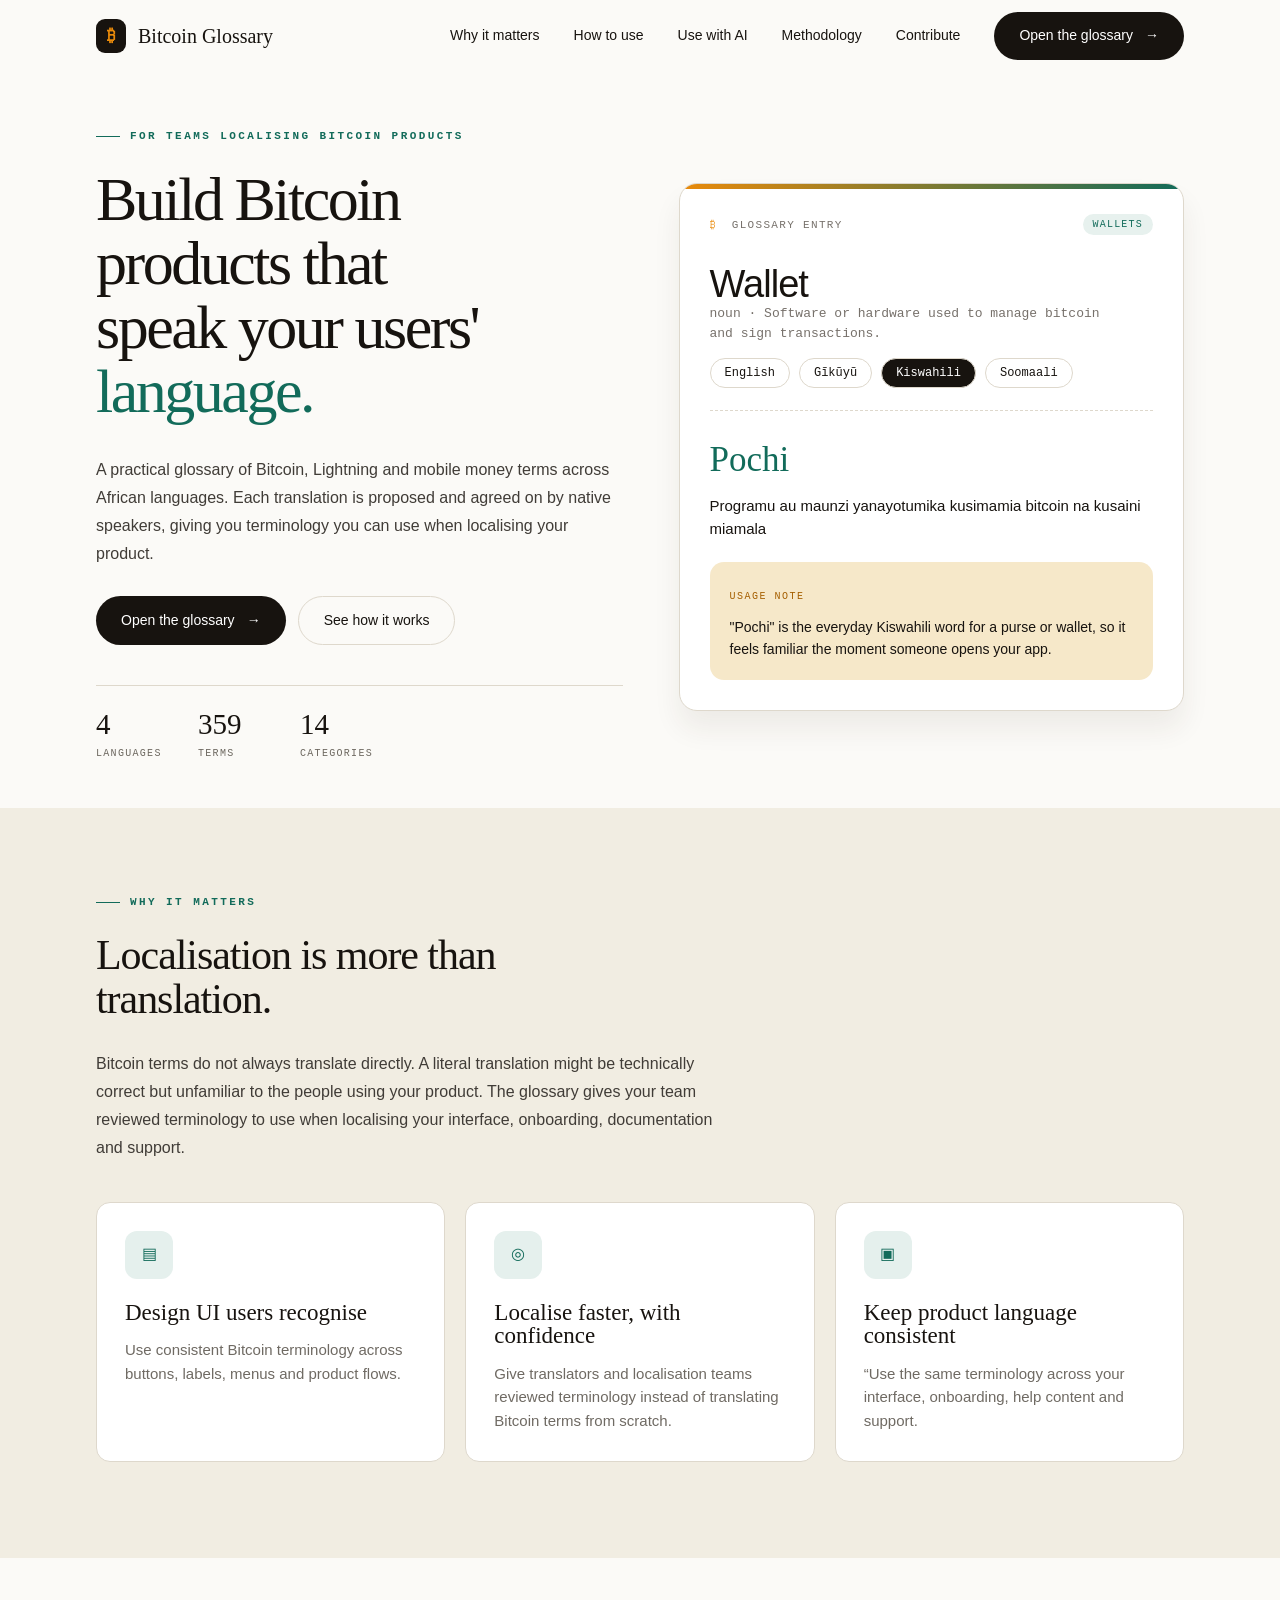
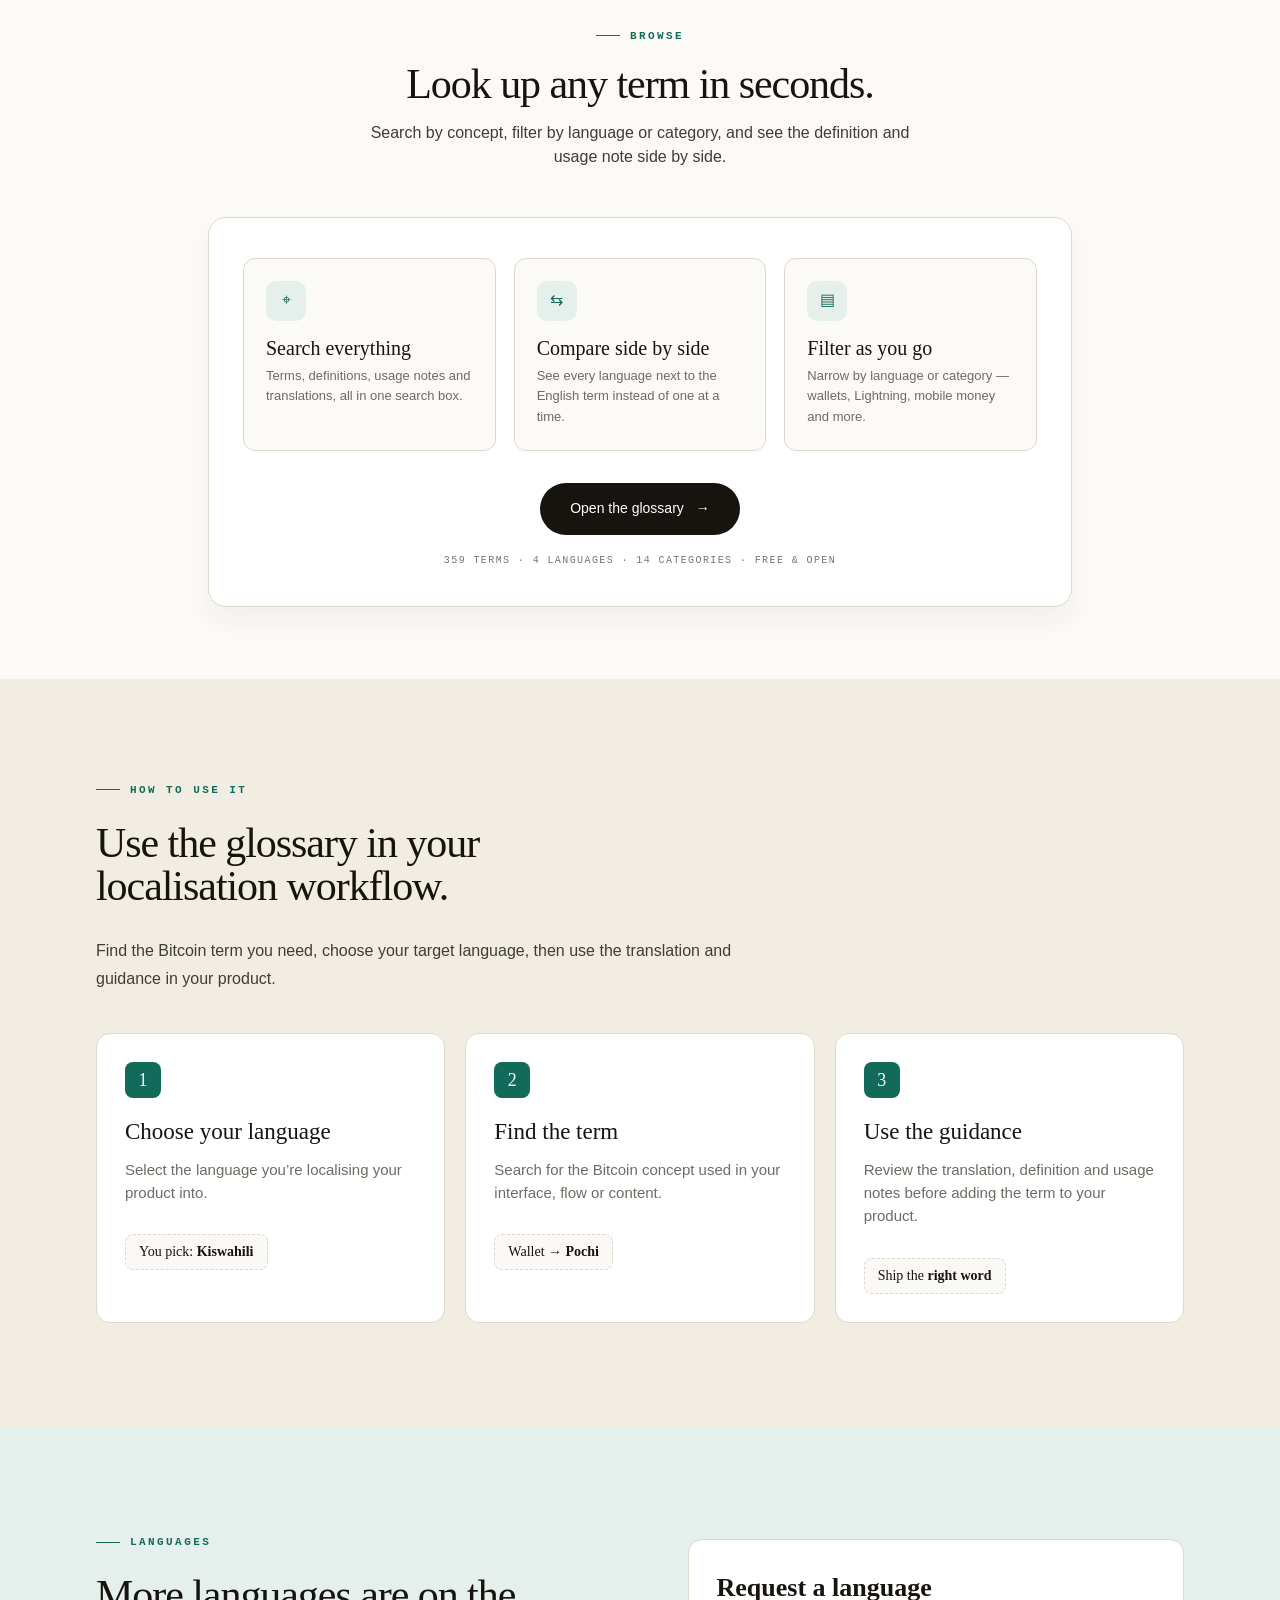
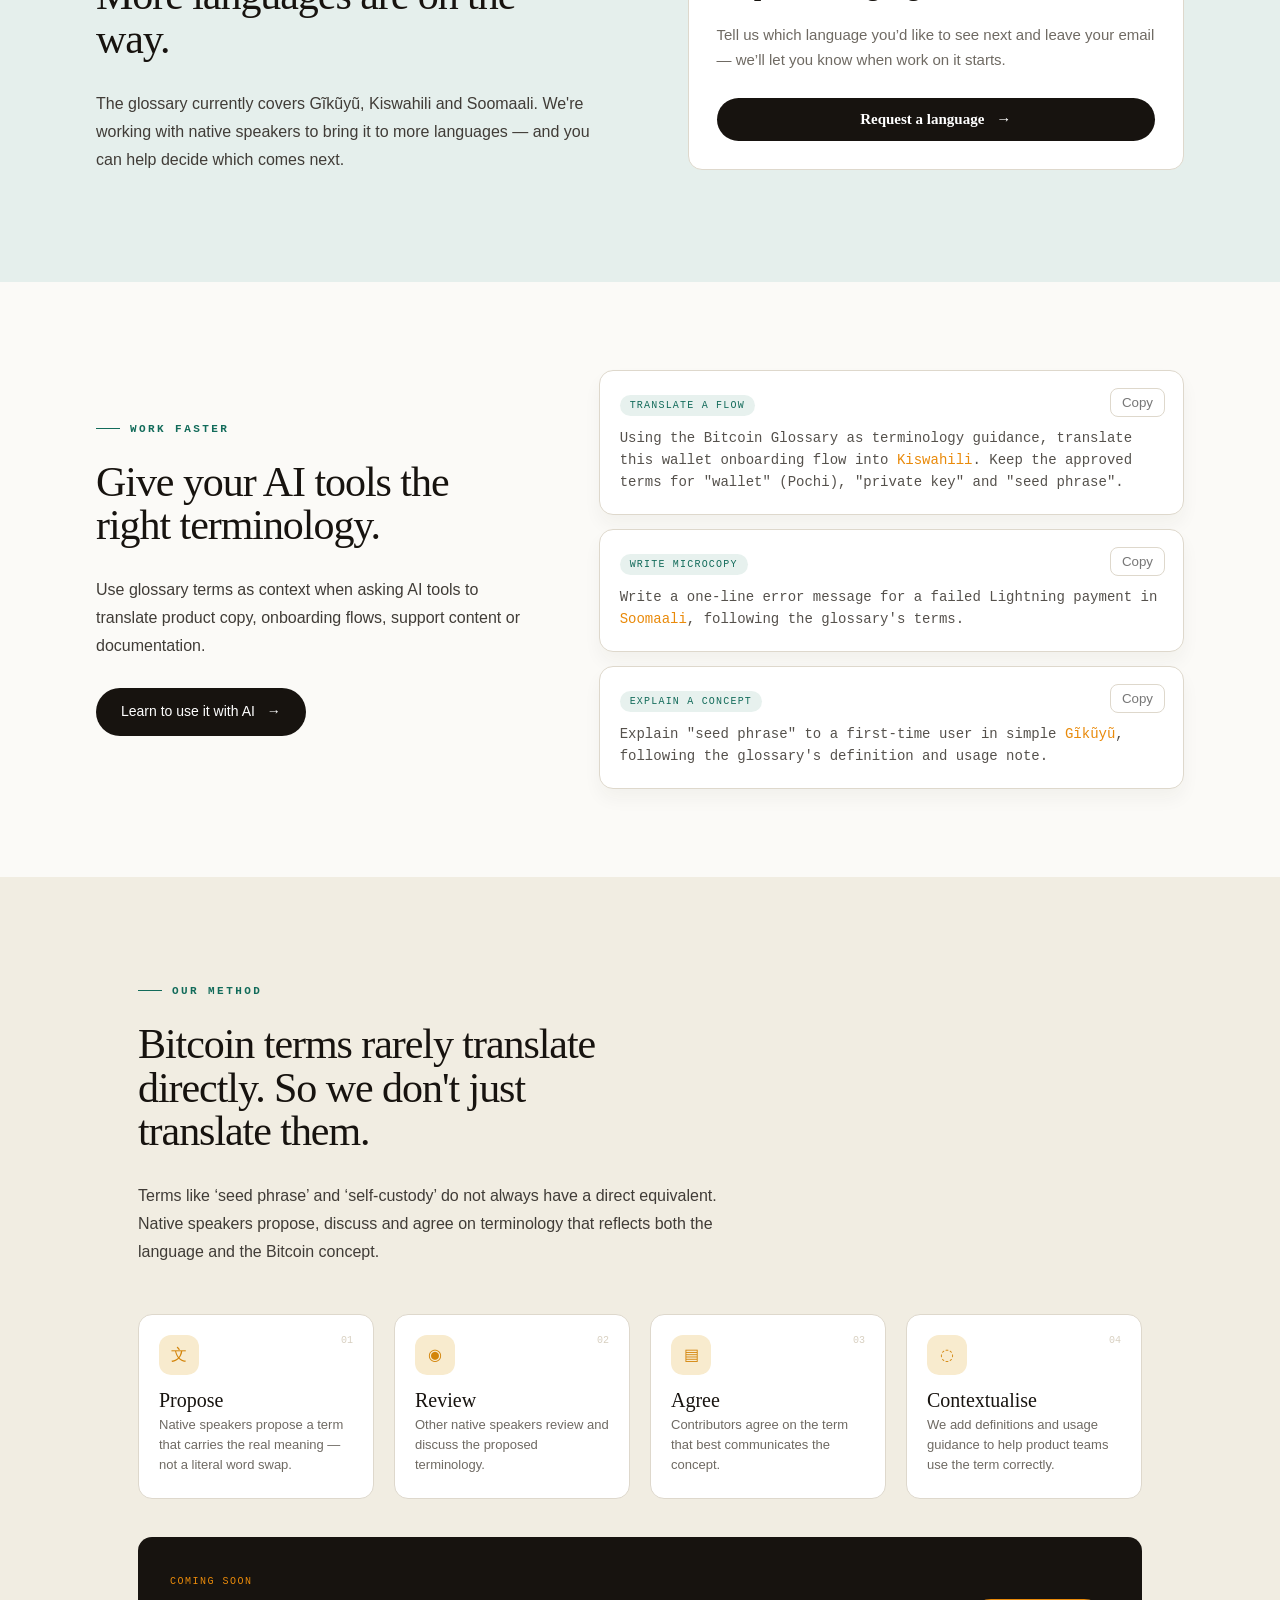
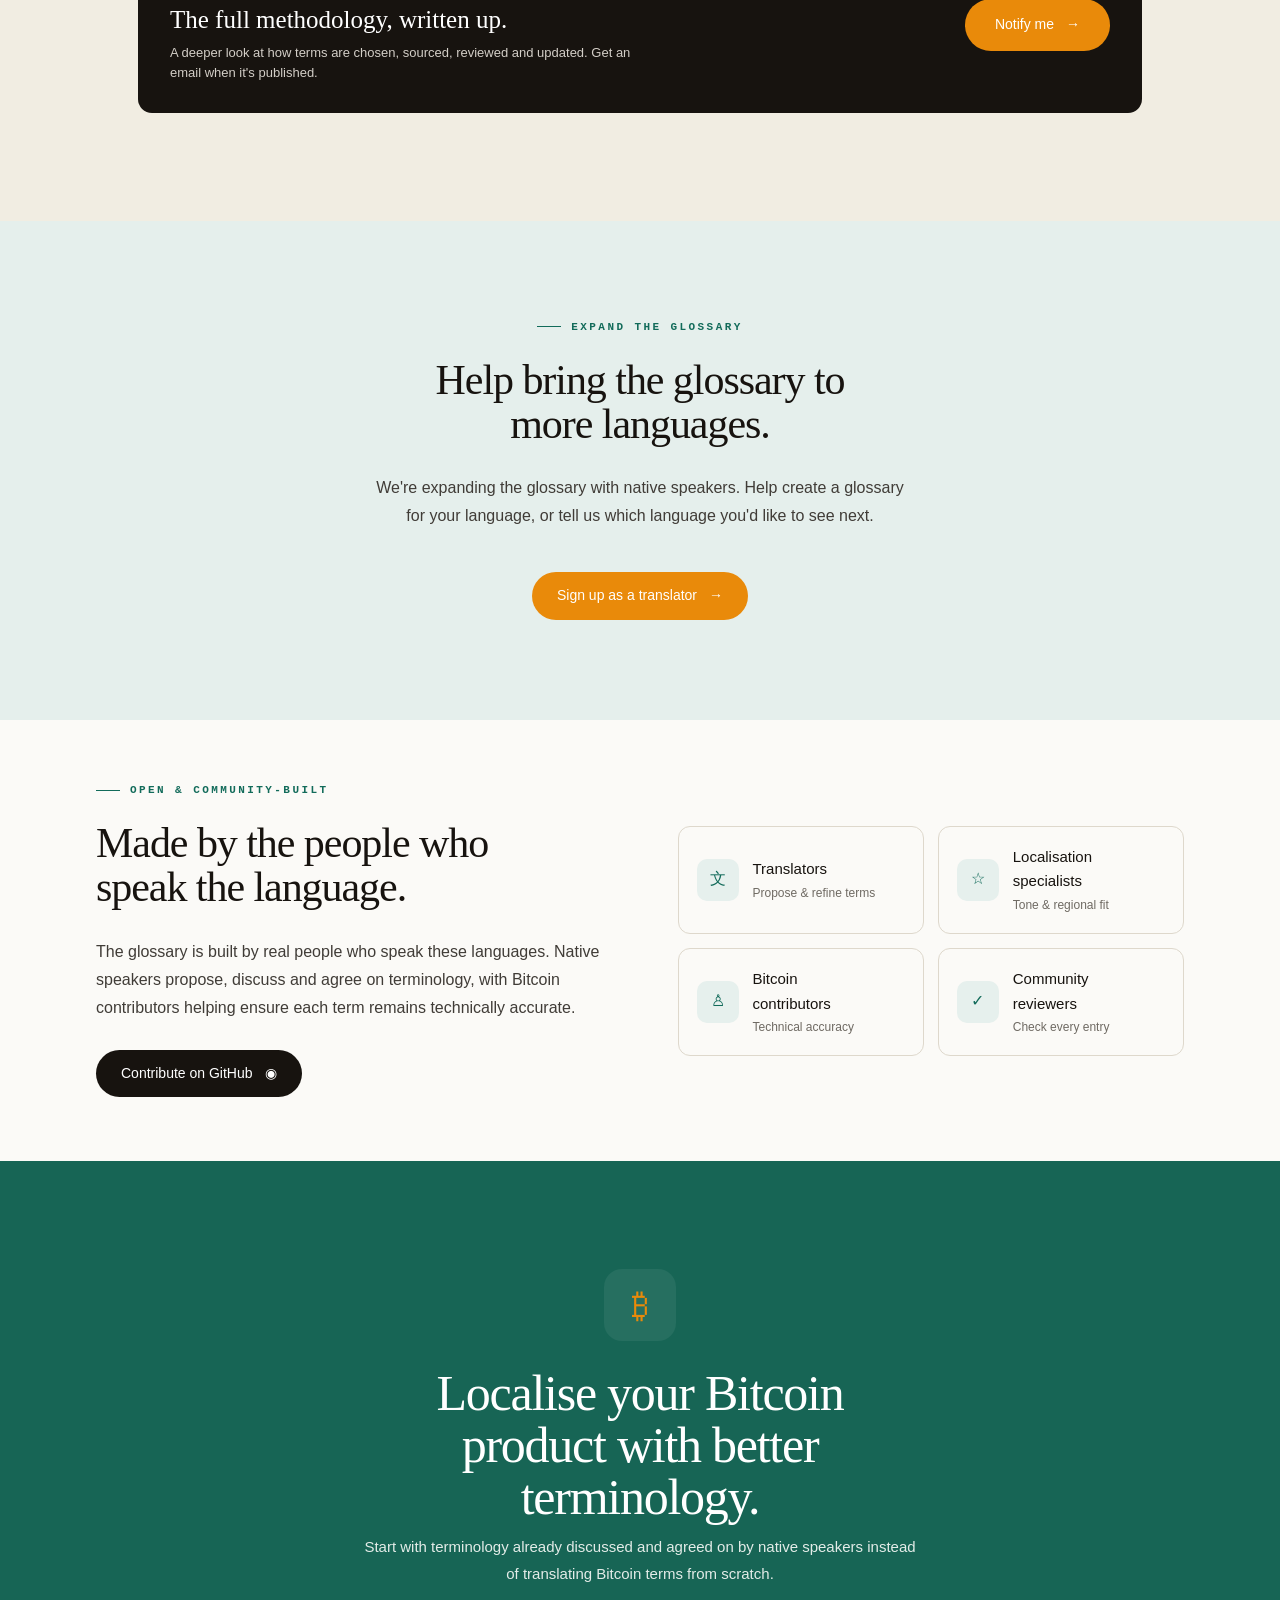
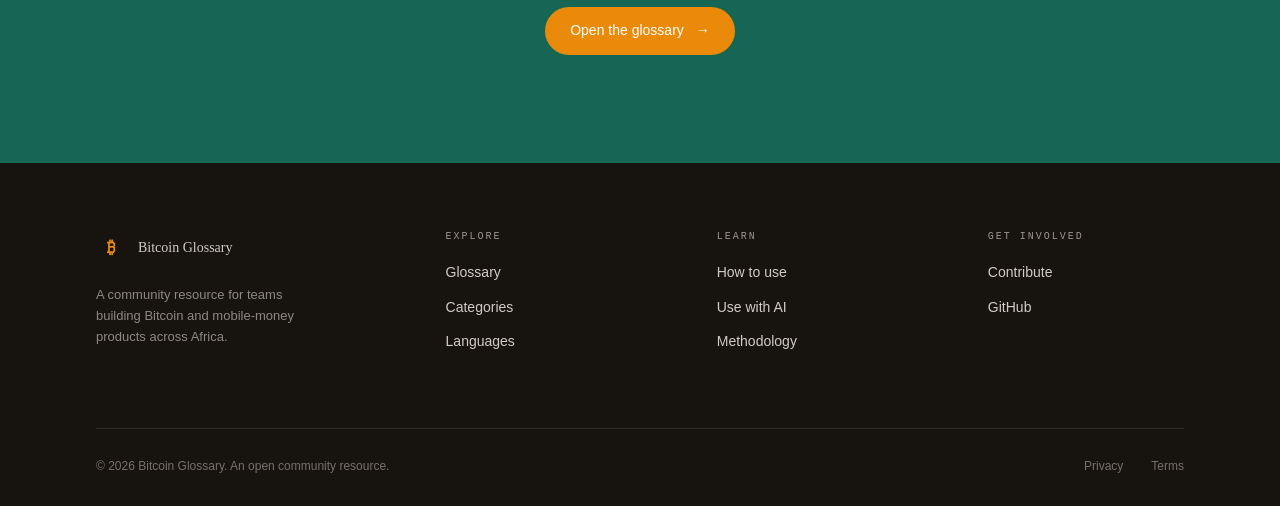
==== commit 50e17b09: "Replace static mockups and fake forms with working CTAs The Browse section rendered a non-functional" ====
--- a/index.html
+++ b/index.html
@@ -5,18 +5,18 @@
 <title>Bitcoin Glossary</title><link rel="stylesheet" href="styles.css">
 </head>
 <body>
-<header class="header"><div class="shell nav"><a class="logo" href="#top"><span class="logo-mark">₿</span><span>Bitcoin Glossary</span></a><button class="menu" aria-expanded="false">Menu</button><nav><a href="#why">Why it matters</a><a href="#how">How to use</a><a href="#ai">Use with AI</a><a href="#method">Methodology</a><a href="#contribute">Contribute</a><a class="pill dark" href="#glossary">Open the glossary <span>→</span></a></nav></div></header>
+<header class="header"><div class="shell nav"><a class="logo" href="#top"><span class="logo-mark">₿</span><span>Bitcoin Glossary</span></a><button class="menu" aria-expanded="false">Menu</button><nav><a href="#why">Why it matters</a><a href="#how">How to use</a><a href="#ai">Use with AI</a><a href="#method">Methodology</a><a href="#contribute">Contribute</a><a class="pill dark" href="peruse.html">Open the glossary <span>→</span></a></nav></div></header>
 <main id="top">
-<section class="hero white"><div class="shell hero-grid"><div class="hero-copy"><p class="kicker">FOR TEAMS LOCALISING BITCOIN PRODUCTS</p><h1>Build Bitcoin<br>products that<br>speak your users'<br><em>language.</em></h1><p class="lead">A practical glossary of Bitcoin, Lightning and mobile money terms across African languages. Each translation is proposed and agreed on by native speakers, giving you terminology you can use when localising your product.</p><div class="actions"><a class="pill dark" href="#glossary">Open the glossary <span>→</span></a><a class="pill outline" href="#how">See how it works</a></div><div class="stats"><div><b>4</b><small>LANGUAGES</small></div><div><b>359</b><small>TERMS</small></div><div><b>14</b><small>CATEGORIES</small></div></div></div><div class="wallet-card"><div class="accent"></div><div class="entry-top"><span class="entry-label"><i>₿</i> GLOSSARY ENTRY</span><span class="badge">WALLETS</span></div><h2>Wallet</h2><p class="definition">noun · Software or hardware used to manage bitcoin<br>and sign transactions.</p><div class="tags"><span>English</span><span>Gĩkũyũ</span><span class="selected">Kiswahili</span><span>Soomaali</span></div><hr><h3>Pochi</h3><p>Programu au maunzi yanayotumika kusimamia bitcoin na kusaini miamala</p><div class="usage"><b>USAGE NOTE</b><p>"Pochi" is the everyday Kiswahili word for a purse or wallet, so it feels familiar the moment someone opens your app.</p></div></div></div></section>
+<section class="hero white"><div class="shell hero-grid"><div class="hero-copy"><p class="kicker">FOR TEAMS LOCALISING BITCOIN PRODUCTS</p><h1>Build Bitcoin<br>products that<br>speak your users'<br><em>language.</em></h1><p class="lead">A practical glossary of Bitcoin, Lightning and mobile money terms across African languages. Each translation is proposed and agreed on by native speakers, giving you terminology you can use when localising your product.</p><div class="actions"><a class="pill dark" href="peruse.html">Open the glossary <span>→</span></a><a class="pill outline" href="#how">See how it works</a></div><div class="stats"><div><b>4</b><small>LANGUAGES</small></div><div><b>359</b><small>TERMS</small></div><div><b>14</b><small>CATEGORIES</small></div></div></div><div class="wallet-card"><div class="accent"></div><div class="entry-top"><span class="entry-label"><i>₿</i> GLOSSARY ENTRY</span><span class="badge">WALLETS</span></div><h2>Wallet</h2><p class="definition">noun · Software or hardware used to manage bitcoin<br>and sign transactions.</p><div class="tags"><span>English</span><span>Gĩkũyũ</span><span class="selected">Kiswahili</span><span>Soomaali</span></div><hr><h3>Pochi</h3><p>Programu au maunzi yanayotumika kusimamia bitcoin na kusaini miamala</p><div class="usage"><b>USAGE NOTE</b><p>"Pochi" is the everyday Kiswahili word for a purse or wallet, so it feels familiar the moment someone opens your app.</p></div></div></div></section>
 <section class="sand why" id="why"><div class="shell content"><p class="kicker">WHY IT MATTERS</p><h2>Localisation is more than<br>translation.</h2><p class="lead compact">Bitcoin terms do not always translate directly. A literal translation might be technically correct but unfamiliar to the people using your product. The glossary gives your team reviewed terminology to use when localising your interface, onboarding, documentation and support.</p><div class="cards three"><article><span class="icon">▤</span><h3>Design UI users recognise</h3><p>Use consistent Bitcoin terminology across buttons, labels, menus and product flows.</p></article><article><span class="icon">◎</span><h3>Localise faster, with<br>confidence</h3><p>Give translators and localisation teams reviewed terminology instead of translating Bitcoin terms from scratch.</p></article><article><span class="icon">▣</span><h3>Keep product language<br>consistent</h3><p>“Use the same terminology across your interface, onboarding, help content and support.</p></article></div></div></section>
-<section class="white lookup" id="glossary"><div class="shell center"><p class="kicker">BROWSE</p><h2>Look up any term in seconds.</h2><p class="lead lookup-lead">Search by concept, filter by language or category, and see the definition and<br>usage note side by side.</p><div class="glossary-ui"><div class="search">⌕ <span>Search terms, definitions or languages...</span></div><div class="selects"><span>All languages <i>▾</i></span><span>All categories <i>▾</i></span></div><div class="popular"><small>POPULAR</small><div class="chips"><span>Wallet</span><span>Seed phrase</span><span>Lightning Network</span><span>Self-custody</span><span>Node</span></div></div><div class="results"><div class="result"><div><b>Wallet</b><small>WALLETS</small></div><p>Gĩkũyũ: mondo · Kiswahili: Pochi · Soomaali: Boorso dhijitaal ah</p></div><div class="result tall"><div><b>Lightning Network</b><small>LIGHTNING</small></div><p>Gĩkũyũ: Nenda ya ruheni · Kiswahili: Mtandao wa lightning · Soomaali: Shabakada Lightning</p></div></div></div></div></section>
+<section class="white lookup" id="glossary"><div class="shell center"><p class="kicker">BROWSE</p><h2>Look up any term in seconds.</h2><p class="lead lookup-lead">Search by concept, filter by language or category, and see the definition and<br>usage note side by side.</p><div class="browse-cta"><div class="browse-features"><article><span>&#8982;</span><b>Search everything</b><small>Terms, definitions, usage notes and translations, all in one search box.</small></article><article><span>&#8646;</span><b>Compare side by side</b><small>See every language next to the English term instead of one at a time.</small></article><article><span>&#9636;</span><b>Filter as you go</b><small>Narrow by language or category &mdash; wallets, Lightning, mobile money and more.</small></article></div><a class="pill dark" href="peruse.html">Open the glossary <span>&#8594;</span></a><p class="browse-note">359 TERMS &middot; 4 LANGUAGES &middot; 14 CATEGORIES &middot; FREE &amp; OPEN</p></div></div></section>
 <section class="sand workflow" id="how"><div class="shell content"><p class="kicker">HOW TO USE IT</p><h2>Use the glossary in your<br>localisation workflow.</h2><p class="lead compact">Find the Bitcoin term you need, choose your target language, then use the translation and guidance in your product.</p><div class="cards three steps"><article><span class="number">1</span><h3>Choose your language</h3><p>Select the language you’re localising your product into.</p><div class="mini">You pick: <b>Kiswahili</b></div></article><article><span class="number">2</span><h3>Find the term</h3><p>Search for the Bitcoin concept used in your interface, flow or content.</p><div class="mini">Wallet → <b>Pochi</b></div></article><article><span class="number">3</span><h3>Use the guidance</h3><p>Review the translation, definition and usage notes before adding the term to your product.</p><div class="mini">Ship the <b>right word</b></div></article></div></div></section>
-<section class="mint languages"><div class="shell split"><div><p class="kicker">LANGUAGES</p><h2>More languages are on the<br>way.</h2><p class="lead compact">The glossary currently covers Gĩkũyũ, Kiswahili and Soomaali. We're working with native speakers to bring it to more languages — and you can help decide which comes next.</p></div><form class="form-card"><h3>Request a language</h3><label>Language<input placeholder="e.g. Amharic"></label><label>Email<input type="email" placeholder="you@email.com"></label><button class="pill dark" type="button">Request language</button></form></div></section>
-<section class="white ai" id="ai"><div class="shell split ai-grid"><div><p class="kicker">WORK FASTER</p><h2>Give your AI tools the<br>right terminology.</h2><p class="lead compact">Use glossary terms as context when asking AI tools to translate product copy, onboarding flows, support content or documentation.</p><a class="pill dark" href="#glossary">Learn to use it with AI <span>→</span></a></div><div class="prompt-stack"><div><span class="prompt-label">TRANSLATE A FLOW</span><button>Copy</button><p>Using the Bitcoin Glossary as terminology guidance, translate this wallet onboarding flow into <em>Kiswahili</em>. Keep the approved terms for "wallet" (Pochi), "private key" and "seed phrase".</p></div><div><span class="prompt-label">WRITE MICROCOPY</span><button>Copy</button><p>Write a one-line error message for a failed Lightning payment in <em>Soomaali</em>, following the glossary's terms.</p></div><div><span class="prompt-label">EXPLAIN A CONCEPT</span><button>Copy</button><p>Explain "seed phrase" to a first-time user in simple <em>Gĩkũyũ</em>, following the glossary's definition and usage note.</p></div></div></div></section>
-<section class="sand method" id="method"><div class="shell content method-content"><p class="kicker">OUR METHOD</p><h2>Bitcoin terms rarely translate<br>directly. So we don't just<br>translate them.</h2><p class="lead compact">Terms like ‘seed phrase’ and ‘self-custody’ do not always have a direct equivalent. Native speakers propose, discuss and agree on terminology that reflects both the language and the Bitcoin concept.</p><div class="cards four"><article><span class="amber">文</span><i>01</i><h3>Propose</h3><p>Native speakers propose a term that carries the real meaning — not a literal word swap.</p></article><article><span class="amber">◉</span><i>02</i><h3>Review</h3><p>Other native speakers review and discuss the proposed terminology.</p></article><article><span class="amber">▤</span><i>03</i><h3>Agree</h3><p>Contributors agree on the term that best communicates the concept.</p></article><article><span class="amber">◌</span><i>04</i><h3>Contextualise</h3><p>We add definitions and usage guidance to help product teams use the term correctly.</p></article></div><div class="black-banner"><div><small>COMING SOON</small><h3>The full methodology, written up.</h3><p>A deeper look at how terms are chosen, sourced, reviewed and updated. Get an email when it's published.</p></div><div class="notify"><input type="email" placeholder="you@team.com"><button>Notify me</button></div></div></div></section>
-<section class="mint contribute" id="contribute"><div class="shell center narrow"><p class="kicker">EXPAND THE GLOSSARY</p><h2>Help bring the glossary to<br>more languages.</h2><p class="lead">We're expanding the glossary with native speakers. Help create a glossary<br>for your language, or tell us which language you'd like to see next.</p><a class="pill orange" href="#">Sign up as a translator <span>→</span></a></div></section>
-<section class="white people"><div class="shell split people-grid"><div><p class="kicker">OPEN &amp; COMMUNITY-BUILT</p><h2>Made by the people who<br>speak the language.</h2><p class="lead compact">The glossary is built by real people who speak these languages. Native speakers propose, discuss and agree on terminology, with Bitcoin contributors helping ensure each term remains technically accurate.</p><a class="pill dark" href="#">Contribute on GitHub <span>◉</span></a></div><div class="quality"><div><span>文</span><p><b>Translators</b><small>Propose &amp; refine terms</small></p></div><div><span>☆</span><p><b>Localisation<br>specialists</b><small>Tone &amp; regional fit</small></p></div><div><span>♙</span><p><b>Bitcoin<br>contributors</b><small>Technical accuracy</small></p></div><div><span>✓</span><p><b>Community<br>reviewers</b><small>Check every entry</small></p></div></div></div></section>
-<section class="final"><div class="shell center narrow"><div class="bitcoin">₿</div><h2>Localise your Bitcoin<br>product with better<br>terminology.</h2><p class="lead">Start with terminology already discussed and agreed on by native speakers instead<br>of translating Bitcoin terms from scratch.</p><a class="pill orange" href="#glossary">Open the glossary <span>→</span></a></div></section>
+<section class="mint languages"><div class="shell split"><div><p class="kicker">LANGUAGES</p><h2>More languages are on the<br>way.</h2><p class="lead compact">The glossary currently covers Gĩkũyũ, Kiswahili and Soomaali. We're working with native speakers to bring it to more languages — and you can help decide which comes next.</p></div><div class="form-card"><h3>Request a language</h3><p>Tell us which language you&rsquo;d like to see next and leave your email &mdash; we&rsquo;ll let you know when work on it starts.</p><a class="pill dark" href="https://forms.gle/YVfmJuoQz1191q4G9" target="_blank" rel="noopener">Request a language <span>&#8594;</span></a></div></div></section>
+<section class="white ai" id="ai"><div class="shell split ai-grid"><div><p class="kicker">WORK FASTER</p><h2>Give your AI tools the<br>right terminology.</h2><p class="lead compact">Use glossary terms as context when asking AI tools to translate product copy, onboarding flows, support content or documentation.</p><a class="pill dark" href="https://github.com/exonumia-cc/glossary.exonumia.africa/blob/main/.claude/skills/glossary-localization/SKILL.md" target="_blank" rel="noopener">Learn to use it with AI <span>→</span></a></div><div class="prompt-stack"><div><span class="prompt-label">TRANSLATE A FLOW</span><button>Copy</button><p>Using the Bitcoin Glossary as terminology guidance, translate this wallet onboarding flow into <em>Kiswahili</em>. Keep the approved terms for "wallet" (Pochi), "private key" and "seed phrase".</p></div><div><span class="prompt-label">WRITE MICROCOPY</span><button>Copy</button><p>Write a one-line error message for a failed Lightning payment in <em>Soomaali</em>, following the glossary's terms.</p></div><div><span class="prompt-label">EXPLAIN A CONCEPT</span><button>Copy</button><p>Explain "seed phrase" to a first-time user in simple <em>Gĩkũyũ</em>, following the glossary's definition and usage note.</p></div></div></div></section>
+<section class="sand method" id="method"><div class="shell content method-content"><p class="kicker">OUR METHOD</p><h2>Bitcoin terms rarely translate<br>directly. So we don't just<br>translate them.</h2><p class="lead compact">Terms like ‘seed phrase’ and ‘self-custody’ do not always have a direct equivalent. Native speakers propose, discuss and agree on terminology that reflects both the language and the Bitcoin concept.</p><div class="cards four"><article><span class="amber">文</span><i>01</i><h3>Propose</h3><p>Native speakers propose a term that carries the real meaning — not a literal word swap.</p></article><article><span class="amber">◉</span><i>02</i><h3>Review</h3><p>Other native speakers review and discuss the proposed terminology.</p></article><article><span class="amber">▤</span><i>03</i><h3>Agree</h3><p>Contributors agree on the term that best communicates the concept.</p></article><article><span class="amber">◌</span><i>04</i><h3>Contextualise</h3><p>We add definitions and usage guidance to help product teams use the term correctly.</p></article></div><div class="black-banner"><div><small>COMING SOON</small><h3>The full methodology, written up.</h3><p>A deeper look at how terms are chosen, sourced, reviewed and updated. Get an email when it's published.</p></div><div class="notify"><a class="pill orange" href="https://forms.gle/YVfmJuoQz1191q4G9" target="_blank" rel="noopener">Notify me <span>&#8594;</span></a></div></div></div></section>
+<section class="mint contribute" id="contribute"><div class="shell center narrow"><p class="kicker">EXPAND THE GLOSSARY</p><h2>Help bring the glossary to<br>more languages.</h2><p class="lead">We're expanding the glossary with native speakers. Help create a glossary<br>for your language, or tell us which language you'd like to see next.</p><a class="pill orange" href="https://forms.gle/YVfmJuoQz1191q4G9" target="_blank" rel="noopener">Sign up as a translator <span>&#8594;</span></a></div></section>
+<section class="white people"><div class="shell split people-grid"><div><p class="kicker">OPEN &amp; COMMUNITY-BUILT</p><h2>Made by the people who<br>speak the language.</h2><p class="lead compact">The glossary is built by real people who speak these languages. Native speakers propose, discuss and agree on terminology, with Bitcoin contributors helping ensure each term remains technically accurate.</p><a class="pill dark" href="https://github.com/exonumia-cc/glossary.exonumia.africa" target="_blank" rel="noopener">Contribute on GitHub <span>◉</span></a></div><div class="quality"><div><span>文</span><p><b>Translators</b><small>Propose &amp; refine terms</small></p></div><div><span>☆</span><p><b>Localisation<br>specialists</b><small>Tone &amp; regional fit</small></p></div><div><span>♙</span><p><b>Bitcoin<br>contributors</b><small>Technical accuracy</small></p></div><div><span>✓</span><p><b>Community<br>reviewers</b><small>Check every entry</small></p></div></div></div></section>
+<section class="final"><div class="shell center narrow"><div class="bitcoin">₿</div><h2>Localise your Bitcoin<br>product with better<br>terminology.</h2><p class="lead">Start with terminology already discussed and agreed on by native speakers instead<br>of translating Bitcoin terms from scratch.</p><a class="pill orange" href="peruse.html">Open the glossary <span>→</span></a></div></section>
 </main>
-<footer><div class="shell footer-top"><div class="footer-brand"><a class="logo"><span class="logo-mark">₿</span><span>Bitcoin Glossary</span></a><p>A community resource for teams<br>building Bitcoin and mobile-money<br>products across Africa.</p></div><div><b>EXPLORE</b><a>Glossary</a><a>Categories</a><a>Languages</a></div><div><b>LEARN</b><a>How to use</a><a>Use with AI</a><a>Methodology</a></div><div><b>GET INVOLVED</b><a>Contribute</a><a>GitHub</a></div></div><div class="shell footer-bottom"><span>© 2026 Bitcoin Glossary. An open community resource.</span><div><a>Privacy</a><a>Terms</a></div></div></footer>
+<footer><div class="shell footer-top"><div class="footer-brand"><a class="logo"><span class="logo-mark">₿</span><span>Bitcoin Glossary</span></a><p>A community resource for teams<br>building Bitcoin and mobile-money<br>products across Africa.</p></div><div><b>EXPLORE</b><a href="peruse.html">Glossary</a><a>Categories</a><a>Languages</a></div><div><b>LEARN</b><a>How to use</a><a>Use with AI</a><a>Methodology</a></div><div><b>GET INVOLVED</b><a href="https://github.com/exonumia-cc/glossary.exonumia.africa" target="_blank" rel="noopener">Contribute</a><a href="https://github.com/exonumia-cc/glossary.exonumia.africa" target="_blank" rel="noopener">GitHub</a></div></div><div class="shell footer-bottom"><span>© 2026 Bitcoin Glossary. An open community resource.</span><div><a>Privacy</a><a>Terms</a></div></div></footer>
 <script src="script.js"></script></body></html>
--- a/styles.css
+++ b/styles.css
@@ -1,5 +1,5 @@
-:root{--paper:#fbfaf7;--sand:#f1ede2;--mint:#e5efec;--green:#126b5a;--deep:#176555;--ink:#17130f;--orange:#e98a0a;--line:#ded8cc;--muted:#6f6a63}*{box-sizing:border-box}html{scroll-behavior:smooth}body{margin:0;color:var(--ink);background:var(--paper);font-family:Arial,Helvetica,sans-serif;font-size:16px;line-height:1.55}a{text-decoration:none;color:inherit}.shell{width:min(1088px,calc(100% - 56px));margin:auto}.header{height:72px;background:var(--paper)}.nav{height:72px;display:flex;align-items:center;justify-content:space-between}.logo{font:400 20px Georgia,serif;display:flex;gap:12px;align-items:center}.logo-mark{width:30px;height:34px;border-radius:9px;background:var(--ink);color:var(--orange);display:grid;place-items:center;font:bold 17px Arial}.nav nav{display:flex;align-items:center;gap:34px;font-size:14px}.menu{display:none}.pill{display:inline-flex;gap:12px;align-items:center;justify-content:center;border-radius:999px;padding:13px 25px;font-size:14px;border:0}.dark{background:var(--ink);color:#fff}.orange{background:var(--orange);color:#fff}.outline{border:1px solid var(--line);background:transparent}.white{background:var(--paper)}.sand{background:var(--sand)}.mint{background:var(--mint)}section{padding:92px 0}.kicker{font:700 11px/1.2 ui-monospace,SFMono-Regular,Menlo,monospace;letter-spacing:.22em;color:var(--green);margin:0 0 25px}.kicker:before{content:"";display:inline-block;width:24px;border-top:1px solid var(--green);vertical-align:middle;margin-right:10px}h1,h2,h3{font-family:Georgia,'Times New Roman',serif;font-weight:400}h2{font-size:42px;line-height:1.04;letter-spacing:-.025em;margin:0 0 28px}.lead{font-size:16px;line-height:1.75;color:#403c37;margin:0}.compact{max-width:620px}.hero{padding:58px 0 0}.hero-grid{display:grid;grid-template-columns:1fr .96fr;gap:56px;align-items:center}.hero-copy{padding-bottom:0}.hero h1{font-size:62px;line-height:1.03;letter-spacing:-.04em;margin:0 0 32px}.hero h1 em{font-style:normal;color:var(--green)}.hero .lead{max-width:520px}.actions{display:flex;gap:12px;margin-top:28px}.stats{border-top:1px solid var(--line);display:flex;gap:34px;margin-top:40px;padding:22px 0 0}.stats div{min-width:68px}.stats b{display:block;font:400 29px Georgia,serif;line-height:1}.stats small{font:10px ui-monospace,monospace;letter-spacing:.13em;color:#6c675f}.wallet-card{background:#fff;border:1px solid var(--line);border-radius:18px;padding:30px;box-shadow:0 18px 28px #332a1f12;position:relative;overflow:hidden}.accent{position:absolute;left:0;right:0;top:0;height:5px;background:linear-gradient(90deg,var(--orange),var(--green))}.entry-top{display:flex;justify-content:space-between;align-items:center}.entry-label{font:11px ui-monospace,monospace;letter-spacing:.12em;color:#77716b}.entry-label i{color:var(--orange);font-style:normal;margin-right:7px}.badge,.result small,.prompt-label{font:10px ui-monospace,monospace;letter-spacing:.12em;color:var(--green);background:#e7f1ee;padding:5px 10px;border-radius:999px}.wallet-card h2{font-family:Arial,sans-serif;font-size:38px;margin:30px 0 0}.definition{font:13px/1.55 ui-monospace,monospace;color:#77716b;margin:0 0 14px}.tags{display:flex;gap:9px;flex-wrap:wrap}.tags span{font:12px ui-monospace,monospace;padding:7px 14px;border:1px solid var(--line);border-radius:999px}.tags .selected{background:var(--ink);color:#fff}.wallet-card hr{border:0;border-top:1px dashed var(--line);margin:22px 0}.wallet-card h3{font-size:35px;color:var(--green);margin:0 0 6px}.wallet-card>p:not(.definition){font-size:15px;margin:0}.usage{background:#f6e8c9;border-radius:14px;padding:20px;margin-top:22px}.usage b{font:10px ui-monospace,monospace;letter-spacing:.15em;color:#a55f00}.usage p{font-size:14px;margin:10px 0 0}.content{max-width:1088px}.why,.workflow{padding:105px 0}.cards{display:grid;gap:20px;margin-top:40px}.cards.three{grid-template-columns:repeat(3,1fr)}.cards.four{grid-template-columns:repeat(4,1fr)}.cards article{position:relative;background:#fff;border:1px solid var(--line);border-radius:14px;padding:28px;min-height:260px}.cards h3{font-size:23px;line-height:1.03;margin:22px 0 14px}.cards p{font-size:15px;color:var(--muted);margin:0}.icon,.number,.amber{display:grid;place-items:center;width:48px;height:48px;border-radius:12px;background:#e5f0ed;color:var(--green)}.lookup{text-align:center;padding:72px 0}.lookup .kicker{margin-bottom:20px}.lookup h2{font-size:42px;margin-bottom:14px}.lookup-lead{line-height:1.5}.glossary-ui{width:min(864px,100%);margin:54px auto 0;background:#fff;border:1px solid var(--line);border-radius:18px;padding:34px;box-shadow:0 14px 24px #382c1b0c;text-align:left}.search{border:1px solid var(--line);background:#faf9f5;border-radius:12px;padding:16px 20px;color:#7a756e;font-size:16px}.selects{display:grid;grid-template-columns:1fr 1fr;gap:12px;margin:15px 0 17px}.selects span{border:1px solid var(--line);border-radius:12px;padding:13px 16px}.selects i{float:right;font-style:normal;font-size:10px;color:#827c74}.popular{display:flex;align-items:center;gap:14px;padding-bottom:24px;border-bottom:1px dashed var(--line)}.popular small{font:10px ui-monospace,monospace;letter-spacing:.13em;color:#7a756e}.chips{display:flex;gap:8px;flex-wrap:wrap}.chips span{background:#eeeae1;border:1px solid #e1dbd0;border-radius:999px;padding:5px 16px;font-size:13px}.result{display:grid;grid-template-columns:310px 1fr;align-items:center;border:1px solid var(--line);background:#fbfaf7;border-radius:12px;padding:17px;margin-top:20px}.result>div{display:flex;align-items:center;gap:14px}.result b{font:400 21px Georgia,serif}.result p{font-size:13px;margin:0}.result.tall{display:block}.result.tall>div{margin-bottom:14px}.workflow .compact{max-width:650px}.steps article{min-height:290px}.number{background:var(--green);color:#fff;font:18px Georgia,serif;width:36px;height:36px;border-radius:8px}.steps h3{margin-top:22px}.mini{display:inline-block;margin-top:30px;padding:9px 13px;border:1px dashed var(--line);background:#faf9f5;border-radius:8px;font:14px Georgia,serif}.split{display:grid;grid-template-columns:1fr 1fr;gap:95px;align-items:center}.languages{padding:108px 0}.form-card{background:#fff;border:1px solid var(--line);border-radius:14px;padding:28px}.form-card h3{font-size:26px;font-weight:700;margin:0 0 20px}.form-card label{display:block;font:700 15px Georgia,serif;margin:12px 0}.form-card input{display:block;width:100%;border:0;background:#f7f5f1;border-radius:10px;height:50px;margin-top:7px;padding:0 14px;font-size:14px}.form-card .pill{width:100%;margin-top:8px;font:700 15px Georgia,serif}.ai{padding:88px 0}.ai-grid{grid-template-columns:.85fr 1.15fr;gap:70px}.ai .pill{margin-top:28px}.prompt-stack{display:grid;gap:14px}.prompt-stack>div{position:relative;background:#fff;border:1px solid var(--line);border-radius:14px;padding:20px;box-shadow:0 10px 18px #382c1b0b}.prompt-stack button{position:absolute;right:18px;top:17px;border:1px solid var(--line);background:#fff;border-radius:8px;padding:6px 11px;color:#777}.prompt-stack p{font:14px/1.55 ui-monospace,SFMono-Regular,Menlo,monospace;color:#55514c;margin:13px 0 0}.prompt-stack em{font-style:normal;color:var(--orange)}.method{padding:108px 0}.method-content{max-width:1004px}.method .compact{max-width:620px}.method .cards{margin-top:48px}.method .cards article{min-height:185px;padding:20px}.method .cards h3{font-size:20px;margin:15px 0 4px}.method .cards p{font-size:13px;line-height:1.55}.method .cards article>i{position:absolute;right:20px;top:20px;font:10px ui-monospace,monospace;color:#d8d0c1}.amber{background:#f8ebce;color:#d3840a;width:40px;height:40px}.black-banner{background:var(--ink);color:#fff;border-radius:14px;padding:30px 32px;display:grid;grid-template-columns:1.15fr .95fr;gap:38px;align-items:center;margin-top:38px}.black-banner small{font:10px ui-monospace,monospace;letter-spacing:.15em;color:var(--orange)}.black-banner h3{font-size:25px;margin:9px 0 3px}.black-banner p{font-size:13px;color:#d3cec7;margin:0}.notify{display:grid;grid-template-columns:1fr auto;gap:8px}.notify input{height:48px;background:#302c29;border:1px solid #5c5650;border-radius:10px;padding:0 14px;color:#fff}.notify button{border:0;background:var(--orange);color:#fff;border-radius:999px;padding:0 25px}.contribute{padding:100px 0}.narrow{max-width:720px}.contribute .lead{margin-bottom:42px}.people{padding:64px 0}.people-grid{gap:75px}.quality{display:grid;grid-template-columns:1fr 1fr;gap:14px}.quality>div{border:1px solid var(--line);border-radius:12px;padding:18px;display:grid;grid-template-columns:42px 1fr;gap:14px;align-items:center}.quality>div>span{width:42px;height:42px;border-radius:10px;background:#e6f0ed;color:var(--green);display:grid;place-items:center}.quality p{margin:0}.quality b{font-size:15px;font-weight:400}.quality small{display:block;color:var(--muted);font-size:12px;margin-top:2px}.people .pill{margin-top:28px}.final{background:var(--deep);color:#fff;padding:108px 0}.final h2{font-size:50px;margin-bottom:10px}.final .lead{color:#e3ece8;font-size:15px;line-height:1.8;margin-bottom:20px}.bitcoin{width:72px;height:72px;border-radius:18px;background:#ffffff10;color:var(--orange);display:grid;place-items:center;margin:0 auto 26px;font-size:34px}footer{background:var(--ink);color:#fff;padding:68px 0 30px}.footer-top{display:grid;grid-template-columns:1.4fr repeat(3,1fr);gap:75px;padding-bottom:68px}.footer-brand p{font-size:13px;line-height:1.6;color:#8d8882;margin-top:20px}.footer-top>div:not(.footer-brand){display:grid;align-content:start;gap:13px}.footer-top b{font:10px ui-monospace,monospace;letter-spacing:.2em;color:#9d978f;margin-bottom:7px}.footer-top a{font-size:14px;color:#d1ccc5}.footer-bottom{border-top:1px solid #302b27;padding-top:28px;display:flex;justify-content:space-between;color:#77716b;font-size:12px}.footer-bottom div{display:flex;gap:28px}
-@media(max-width:760px){.shell{width:min(100% - 32px,560px)}.header,.nav{height:64px}.logo{font-size:18px}.menu{display:block;border:0;background:var(--ink);color:#fff;border-radius:999px;padding:8px 14px}.nav nav{display:none;position:absolute;left:16px;right:16px;top:58px;background:#fff;border:1px solid var(--line);padding:16px;border-radius:12px;z-index:10;flex-direction:column;align-items:stretch;gap:14px}.nav nav.open{display:flex}section{padding:68px 0}.hero{padding-top:48px}.hero-grid,.split,.ai-grid,.people-grid{grid-template-columns:1fr;gap:48px}.hero h1{font-size:48px}.hero .lead{font-size:15px}.wallet-card{padding:22px}.wallet-card h2{font-size:34px}.stats{gap:18px}.stats b{font-size:25px}h2,.lookup h2{font-size:36px}.cards.three,.cards.four{grid-template-columns:1fr}.cards article,.steps article{min-height:0}.glossary-ui{padding:18px;margin-top:34px}.selects{grid-template-columns:1fr}.popular{display:block}.popular small{display:block;margin-bottom:10px}.result{grid-template-columns:1fr;gap:8px}.result p{line-height:1.6}.method .cards article{min-height:0}.black-banner{grid-template-columns:1fr;padding:24px}.notify{grid-template-columns:1fr}.notify button{height:46px}.quality{grid-template-columns:1fr}.final h2{font-size:39px}.footer-top{grid-template-columns:1fr 1fr;gap:38px}.footer-brand{grid-column:1/-1}.footer-bottom{display:block}.footer-bottom div{margin-top:14px}.lookup-lead br,.contribute .lead br,.final .lead br{display:none}}
+:root{--paper:#fbfaf7;--sand:#f1ede2;--mint:#e5efec;--green:#126b5a;--deep:#176555;--ink:#17130f;--orange:#e98a0a;--line:#ded8cc;--muted:#6f6a63}*{box-sizing:border-box}html{scroll-behavior:smooth}body{margin:0;color:var(--ink);background:var(--paper);font-family:Arial,Helvetica,sans-serif;font-size:16px;line-height:1.55}a{text-decoration:none;color:inherit}.shell{width:min(1088px,calc(100% - 56px));margin:auto}.header{height:72px;background:var(--paper)}.nav{height:72px;display:flex;align-items:center;justify-content:space-between}.logo{font:400 20px Georgia,serif;display:flex;gap:12px;align-items:center}.logo-mark{width:30px;height:34px;border-radius:9px;background:var(--ink);color:var(--orange);display:grid;place-items:center;font:bold 17px Arial}.nav nav{display:flex;align-items:center;gap:34px;font-size:14px}.menu{display:none}.pill{display:inline-flex;gap:12px;align-items:center;justify-content:center;border-radius:999px;padding:13px 25px;font-size:14px;border:0}.dark{background:var(--ink);color:#fff}.orange{background:var(--orange);color:#fff}.outline{border:1px solid var(--line);background:transparent}.white{background:var(--paper)}.sand{background:var(--sand)}.mint{background:var(--mint)}section{padding:92px 0}.kicker{font:700 11px/1.2 ui-monospace,SFMono-Regular,Menlo,monospace;letter-spacing:.22em;color:var(--green);margin:0 0 25px}.kicker:before{content:"";display:inline-block;width:24px;border-top:1px solid var(--green);vertical-align:middle;margin-right:10px}h1,h2,h3{font-family:Georgia,'Times New Roman',serif;font-weight:400}h2{font-size:42px;line-height:1.04;letter-spacing:-.025em;margin:0 0 28px}.lead{font-size:16px;line-height:1.75;color:#403c37;margin:0}.compact{max-width:620px}.hero{padding:58px 0 0}.hero-grid{display:grid;grid-template-columns:1fr .96fr;gap:56px;align-items:center}.hero-copy{padding-bottom:0}.hero h1{font-size:62px;line-height:1.03;letter-spacing:-.04em;margin:0 0 32px}.hero h1 em{font-style:normal;color:var(--green)}.hero .lead{max-width:520px}.actions{display:flex;gap:12px;margin-top:28px}.stats{border-top:1px solid var(--line);display:flex;gap:34px;margin-top:40px;padding:22px 0 0}.stats div{min-width:68px}.stats b{display:block;font:400 29px Georgia,serif;line-height:1}.stats small{font:10px ui-monospace,monospace;letter-spacing:.13em;color:#6c675f}.wallet-card{background:#fff;border:1px solid var(--line);border-radius:18px;padding:30px;box-shadow:0 18px 28px #332a1f12;position:relative;overflow:hidden}.accent{position:absolute;left:0;right:0;top:0;height:5px;background:linear-gradient(90deg,var(--orange),var(--green))}.entry-top{display:flex;justify-content:space-between;align-items:center}.entry-label{font:11px ui-monospace,monospace;letter-spacing:.12em;color:#77716b}.entry-label i{color:var(--orange);font-style:normal;margin-right:7px}.badge,.prompt-label{font:10px ui-monospace,monospace;letter-spacing:.12em;color:var(--green);background:#e7f1ee;padding:5px 10px;border-radius:999px}.wallet-card h2{font-family:Arial,sans-serif;font-size:38px;margin:30px 0 0}.definition{font:13px/1.55 ui-monospace,monospace;color:#77716b;margin:0 0 14px}.tags{display:flex;gap:9px;flex-wrap:wrap}.tags span{font:12px ui-monospace,monospace;padding:7px 14px;border:1px solid var(--line);border-radius:999px}.tags .selected{background:var(--ink);color:#fff}.wallet-card hr{border:0;border-top:1px dashed var(--line);margin:22px 0}.wallet-card h3{font-size:35px;color:var(--green);margin:0 0 6px}.wallet-card>p:not(.definition){font-size:15px;margin:0}.usage{background:#f6e8c9;border-radius:14px;padding:20px;margin-top:22px}.usage b{font:10px ui-monospace,monospace;letter-spacing:.15em;color:#a55f00}.usage p{font-size:14px;margin:10px 0 0}.content{max-width:1088px}.why,.workflow{padding:105px 0}.cards{display:grid;gap:20px;margin-top:40px}.cards.three{grid-template-columns:repeat(3,1fr)}.cards.four{grid-template-columns:repeat(4,1fr)}.cards article{position:relative;background:#fff;border:1px solid var(--line);border-radius:14px;padding:28px;min-height:260px}.cards h3{font-size:23px;line-height:1.03;margin:22px 0 14px}.cards p{font-size:15px;color:var(--muted);margin:0}.icon,.number,.amber{display:grid;place-items:center;width:48px;height:48px;border-radius:12px;background:#e5f0ed;color:var(--green)}.lookup{text-align:center;padding:72px 0}.lookup .kicker{margin-bottom:20px}.lookup h2{font-size:42px;margin-bottom:14px}.lookup-lead{line-height:1.5}.browse-cta{width:min(864px,100%);margin:48px auto 0;background:#fff;border:1px solid var(--line);border-radius:18px;padding:40px 34px;box-shadow:0 14px 24px #382c1b0c}.browse-features{display:grid;grid-template-columns:repeat(3,1fr);gap:18px;text-align:left}.browse-features article{border:1px solid var(--line);background:#fbfaf7;border-radius:12px;padding:22px}.browse-features span{display:grid;place-items:center;width:40px;height:40px;border-radius:10px;background:#e5f0ed;color:var(--green);margin-bottom:16px}.browse-features b{display:block;font:400 20px Georgia,serif;margin-bottom:6px}.browse-features small{display:block;font-size:13px;line-height:1.6;color:var(--muted)}.browse-cta .pill{margin-top:32px;padding:15px 30px}.browse-note{font:10px ui-monospace,SFMono-Regular,Menlo,monospace;letter-spacing:.14em;color:#7a756e;margin:20px 0 0}.workflow .compact{max-width:650px}.steps article{min-height:290px}.number{background:var(--green);color:#fff;font:18px Georgia,serif;width:36px;height:36px;border-radius:8px}.steps h3{margin-top:22px}.mini{display:inline-block;margin-top:30px;padding:9px 13px;border:1px dashed var(--line);background:#faf9f5;border-radius:8px;font:14px Georgia,serif}.split{display:grid;grid-template-columns:1fr 1fr;gap:95px;align-items:center}.languages{padding:108px 0}.form-card{background:#fff;border:1px solid var(--line);border-radius:14px;padding:28px}.form-card h3{font-size:26px;font-weight:700;margin:0 0 14px}.form-card p{font-size:15px;line-height:1.65;color:var(--muted);margin:0 0 26px}.form-card .pill{width:100%;font:700 15px Georgia,serif}.ai{padding:88px 0}.ai-grid{grid-template-columns:.85fr 1.15fr;gap:70px}.ai .pill{margin-top:28px}.prompt-stack{display:grid;gap:14px}.prompt-stack>div{position:relative;background:#fff;border:1px solid var(--line);border-radius:14px;padding:20px;box-shadow:0 10px 18px #382c1b0b}.prompt-stack button{position:absolute;right:18px;top:17px;border:1px solid var(--line);background:#fff;border-radius:8px;padding:6px 11px;color:#777}.prompt-stack p{font:14px/1.55 ui-monospace,SFMono-Regular,Menlo,monospace;color:#55514c;margin:13px 0 0}.prompt-stack em{font-style:normal;color:var(--orange)}.method{padding:108px 0}.method-content{max-width:1004px}.method .compact{max-width:620px}.method .cards{margin-top:48px}.method .cards article{min-height:185px;padding:20px}.method .cards h3{font-size:20px;margin:15px 0 4px}.method .cards p{font-size:13px;line-height:1.55}.method .cards article>i{position:absolute;right:20px;top:20px;font:10px ui-monospace,monospace;color:#d8d0c1}.amber{background:#f8ebce;color:#d3840a;width:40px;height:40px}.black-banner{background:var(--ink);color:#fff;border-radius:14px;padding:30px 32px;display:grid;grid-template-columns:1.15fr .95fr;gap:38px;align-items:center;margin-top:38px}.black-banner small{font:10px ui-monospace,monospace;letter-spacing:.15em;color:var(--orange)}.black-banner h3{font-size:25px;margin:9px 0 3px}.black-banner p{font-size:13px;color:#d3cec7;margin:0}.notify{display:flex;justify-content:flex-end}.notify .pill{padding:15px 30px}.contribute{padding:100px 0}.narrow{max-width:720px}.contribute .lead{margin-bottom:42px}.people{padding:64px 0}.people-grid{gap:75px}.quality{display:grid;grid-template-columns:1fr 1fr;gap:14px}.quality>div{border:1px solid var(--line);border-radius:12px;padding:18px;display:grid;grid-template-columns:42px 1fr;gap:14px;align-items:center}.quality>div>span{width:42px;height:42px;border-radius:10px;background:#e6f0ed;color:var(--green);display:grid;place-items:center}.quality p{margin:0}.quality b{font-size:15px;font-weight:400}.quality small{display:block;color:var(--muted);font-size:12px;margin-top:2px}.people .pill{margin-top:28px}.final{background:var(--deep);color:#fff;padding:108px 0}.final h2{font-size:50px;margin-bottom:10px}.final .lead{color:#e3ece8;font-size:15px;line-height:1.8;margin-bottom:20px}.bitcoin{width:72px;height:72px;border-radius:18px;background:#ffffff10;color:var(--orange);display:grid;place-items:center;margin:0 auto 26px;font-size:34px}footer{background:var(--ink);color:#fff;padding:68px 0 30px}.footer-top{display:grid;grid-template-columns:1.4fr repeat(3,1fr);gap:75px;padding-bottom:68px}.footer-brand p{font-size:13px;line-height:1.6;color:#8d8882;margin-top:20px}.footer-top>div:not(.footer-brand){display:grid;align-content:start;gap:13px}.footer-top b{font:10px ui-monospace,monospace;letter-spacing:.2em;color:#9d978f;margin-bottom:7px}.footer-top a{font-size:14px;color:#d1ccc5}.footer-bottom{border-top:1px solid #302b27;padding-top:28px;display:flex;justify-content:space-between;color:#77716b;font-size:12px}.footer-bottom div{display:flex;gap:28px}
+@media(max-width:760px){.shell{width:min(100% - 32px,560px)}.header,.nav{height:64px}.logo{font-size:18px}.menu{display:block;border:0;background:var(--ink);color:#fff;border-radius:999px;padding:8px 14px}.nav nav{display:none;position:absolute;left:16px;right:16px;top:58px;background:#fff;border:1px solid var(--line);padding:16px;border-radius:12px;z-index:10;flex-direction:column;align-items:stretch;gap:14px}.nav nav.open{display:flex}section{padding:68px 0}.hero{padding-top:48px}.hero-grid,.split,.ai-grid,.people-grid{grid-template-columns:1fr;gap:48px}.hero h1{font-size:48px}.hero .lead{font-size:15px}.wallet-card{padding:22px}.wallet-card h2{font-size:34px}.stats{gap:18px}.stats b{font-size:25px}h2,.lookup h2{font-size:36px}.cards.three,.cards.four{grid-template-columns:1fr}.cards article,.steps article{min-height:0}.browse-cta{padding:24px 20px;margin-top:34px}.browse-features{grid-template-columns:1fr}.method .cards article{min-height:0}.black-banner{grid-template-columns:1fr;padding:24px}.notify .pill{width:100%}.quality{grid-template-columns:1fr}.final h2{font-size:39px}.footer-top{grid-template-columns:1fr 1fr;gap:38px}.footer-brand{grid-column:1/-1}.footer-bottom{display:block}.footer-bottom div{margin-top:14px}.lookup-lead br,.contribute .lead br,.final .lead br{display:none}}
 
 /* Polished section transitions */
 .hero{padding-bottom:44px}
